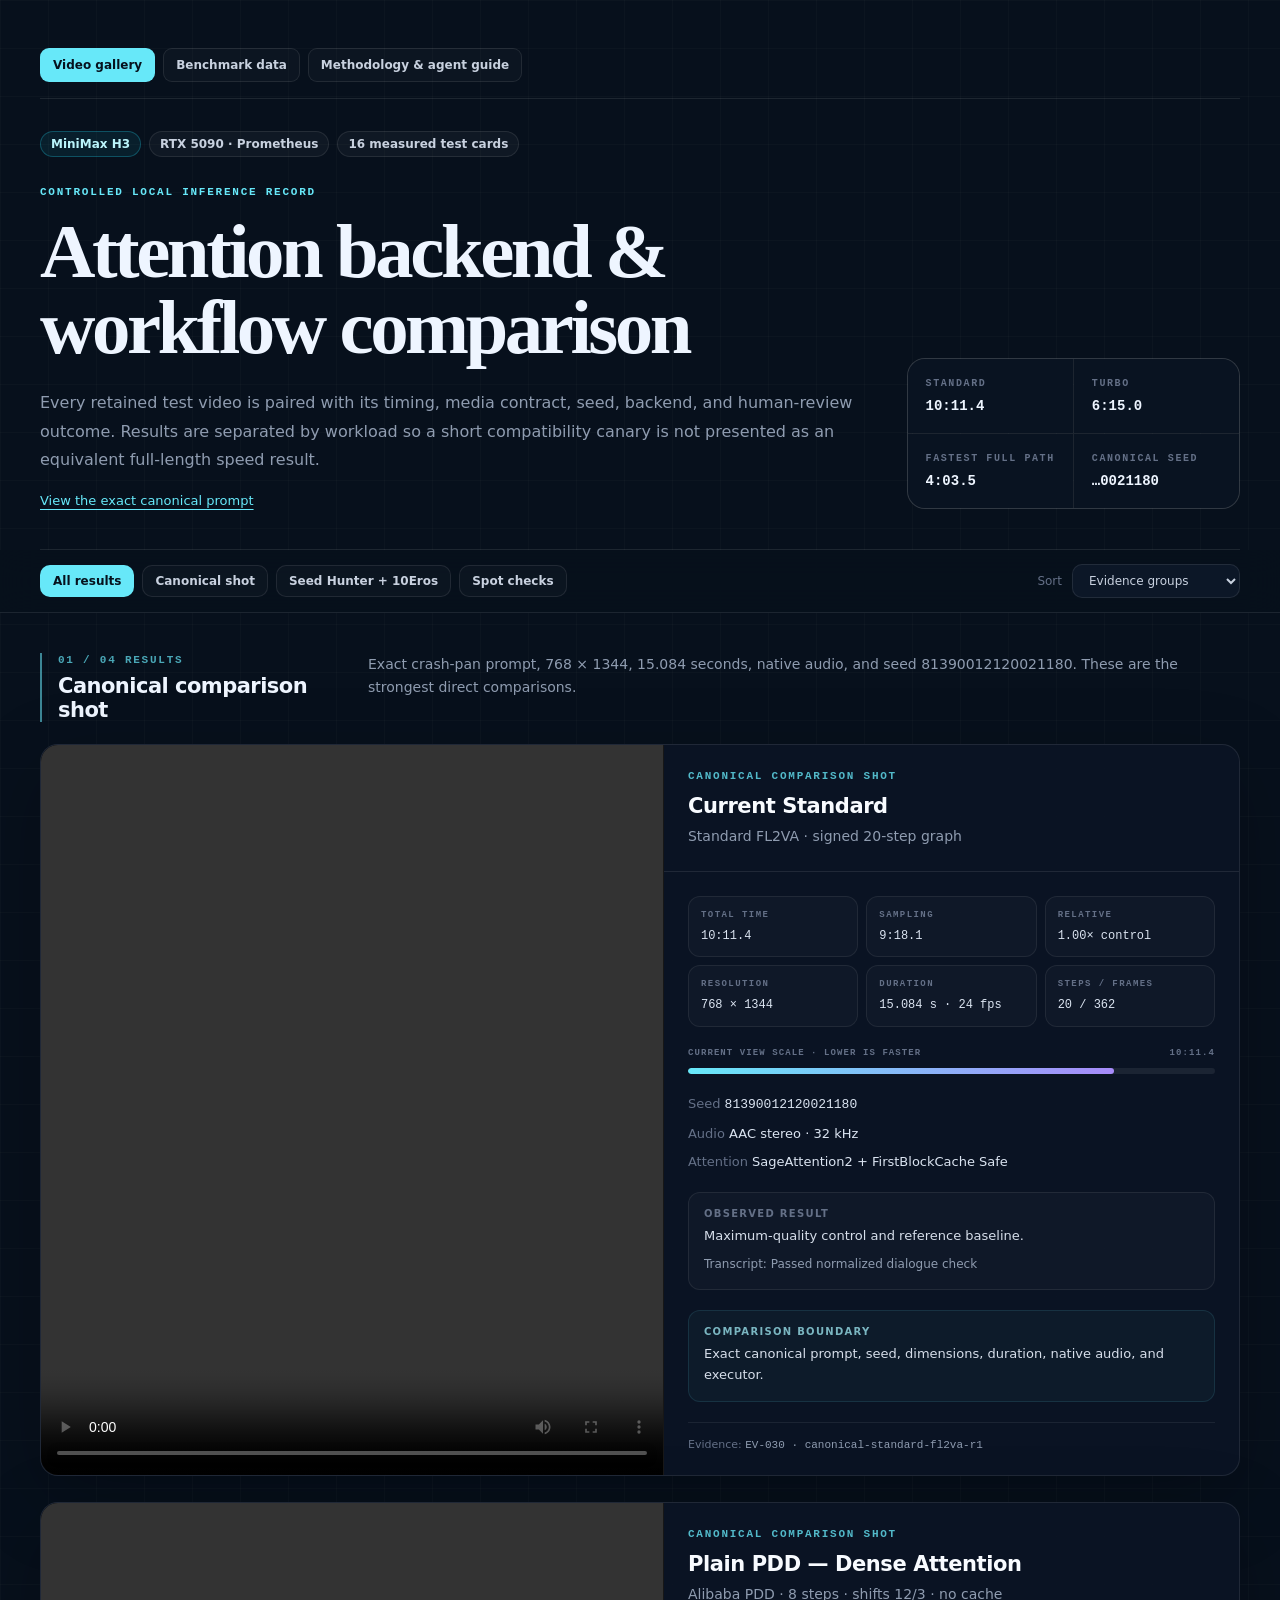
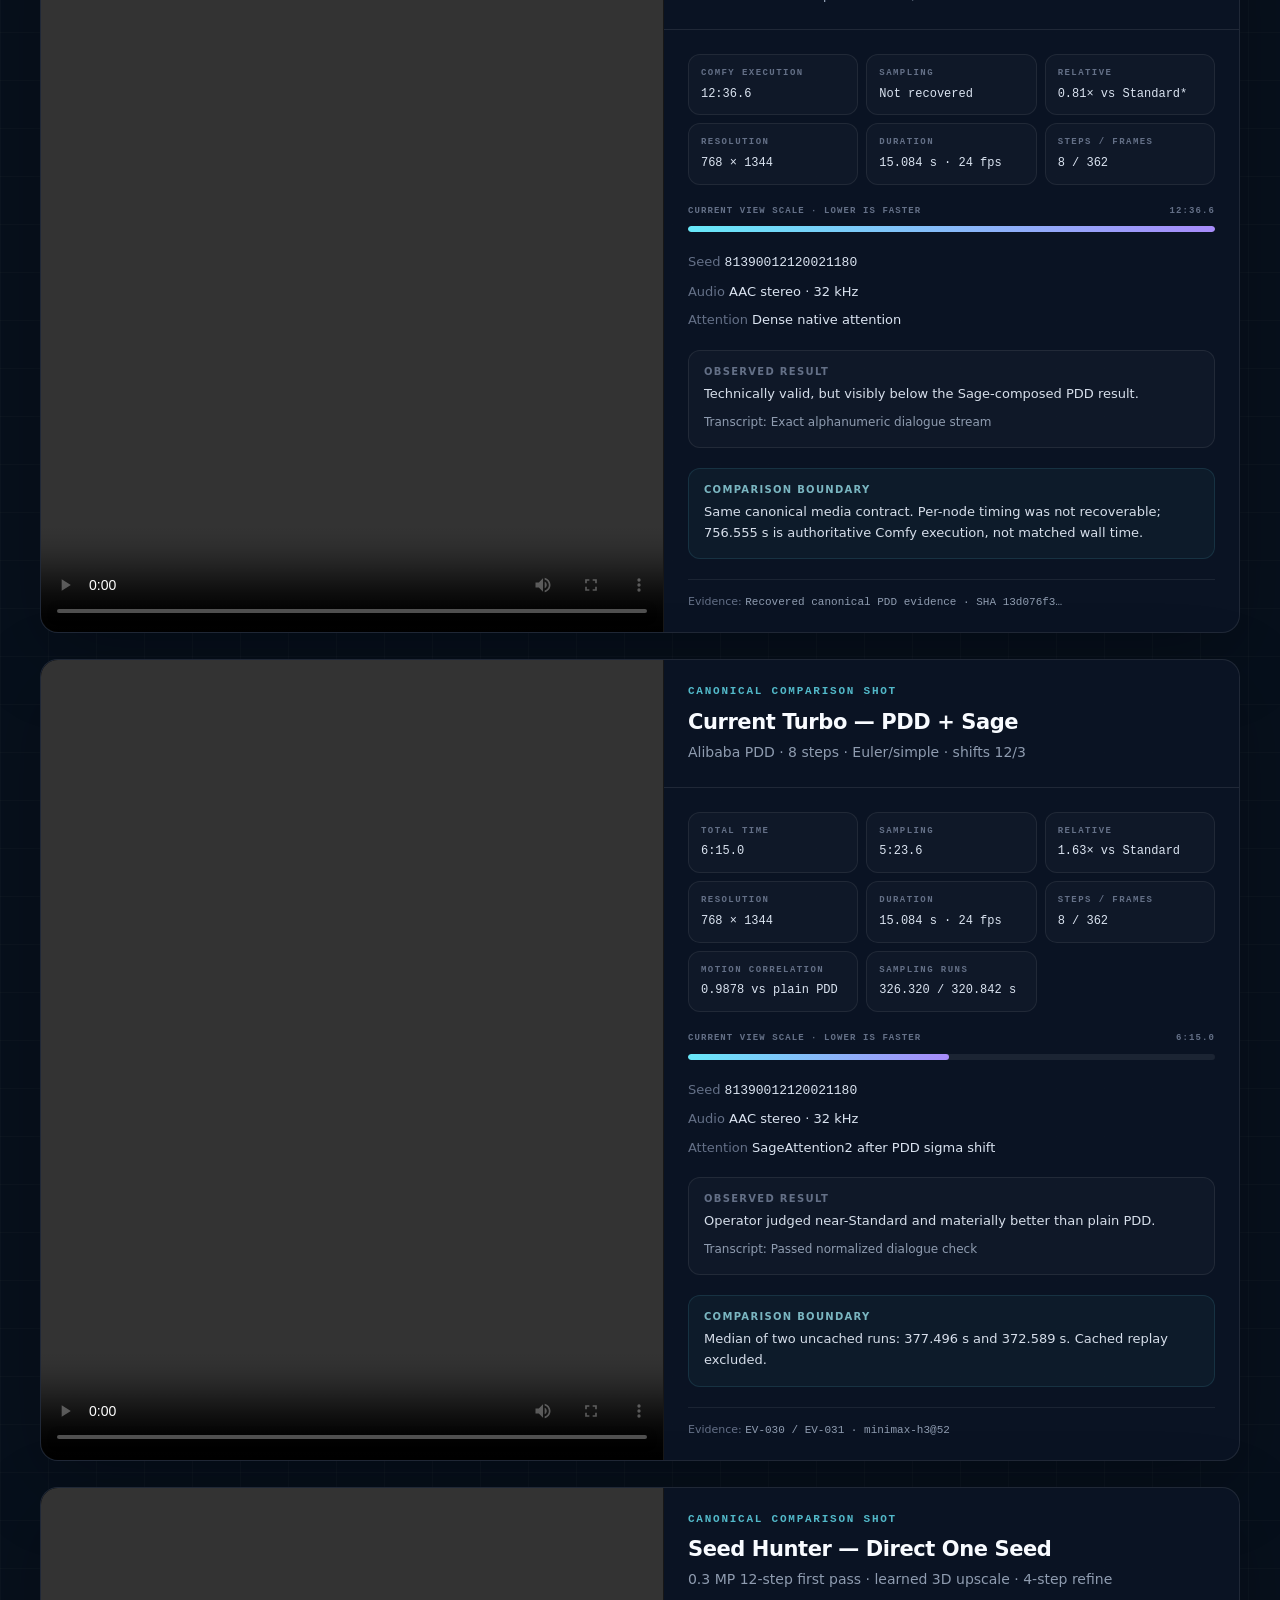
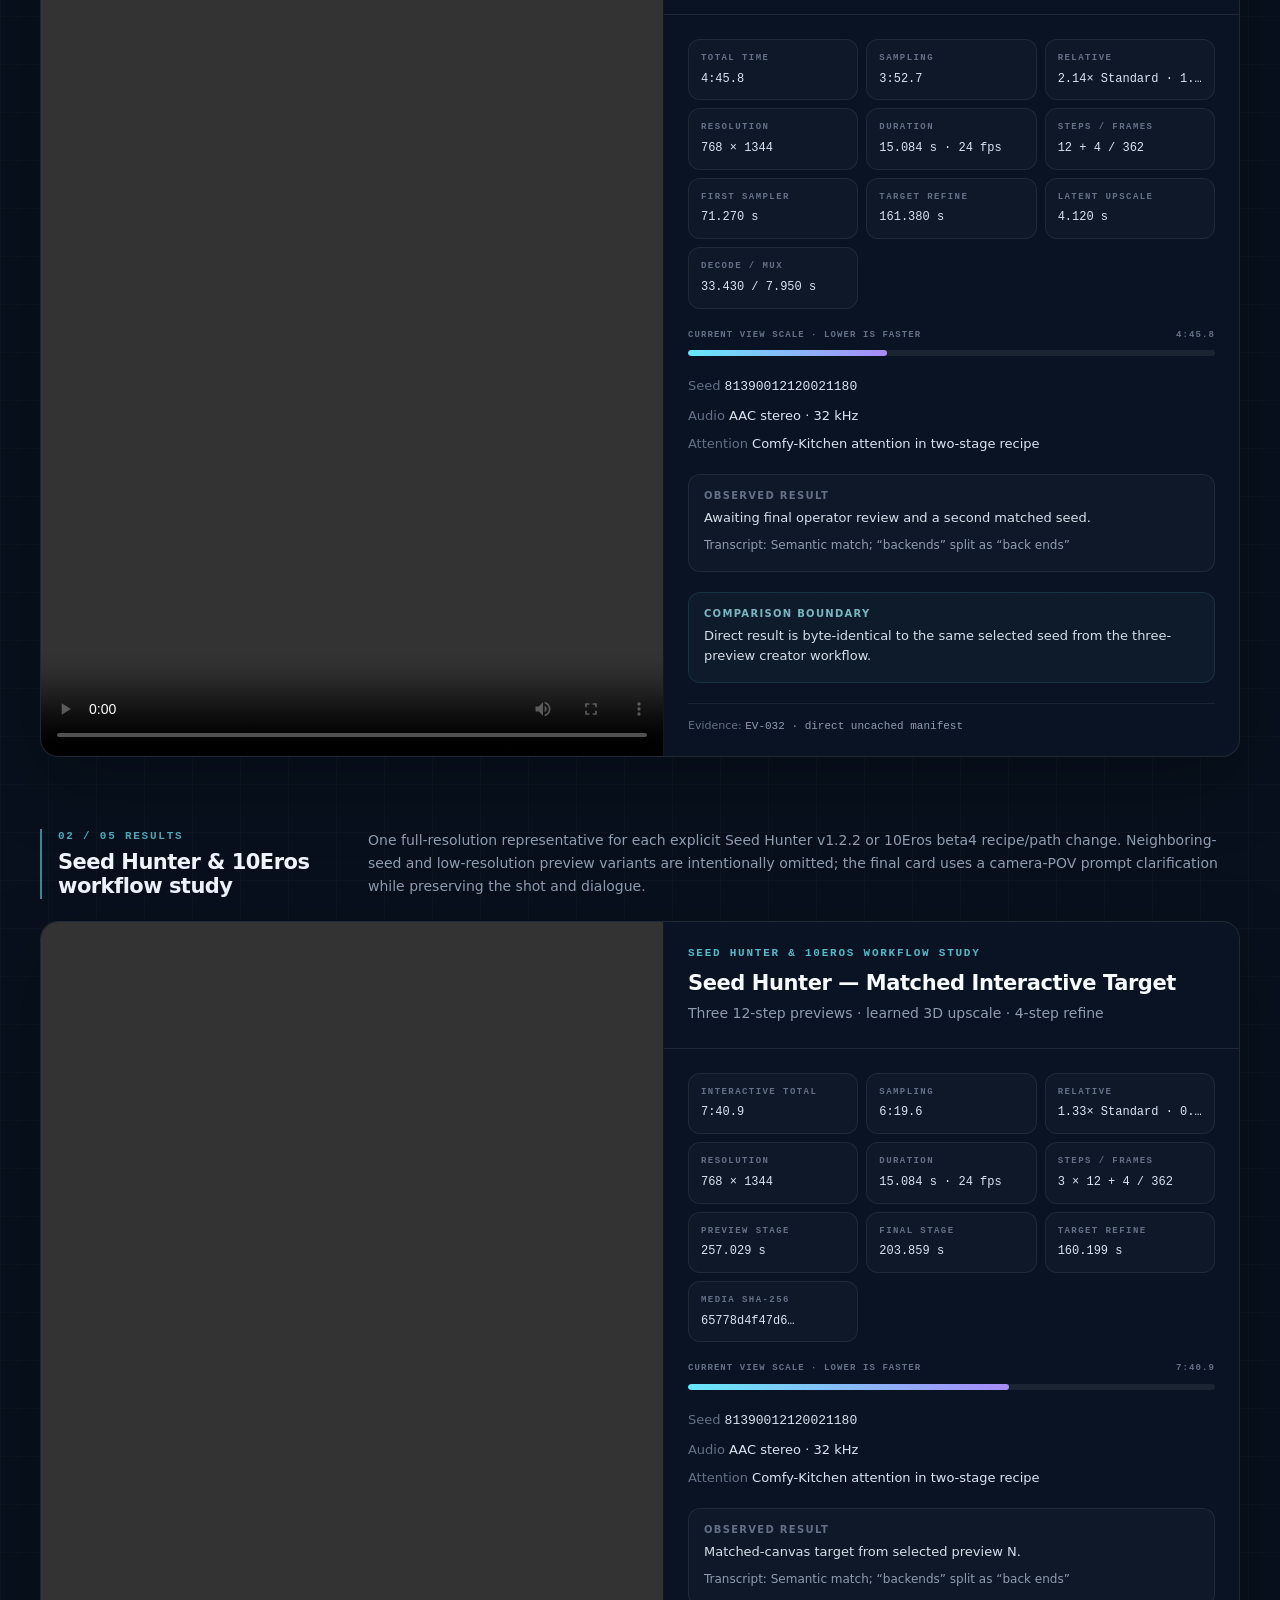
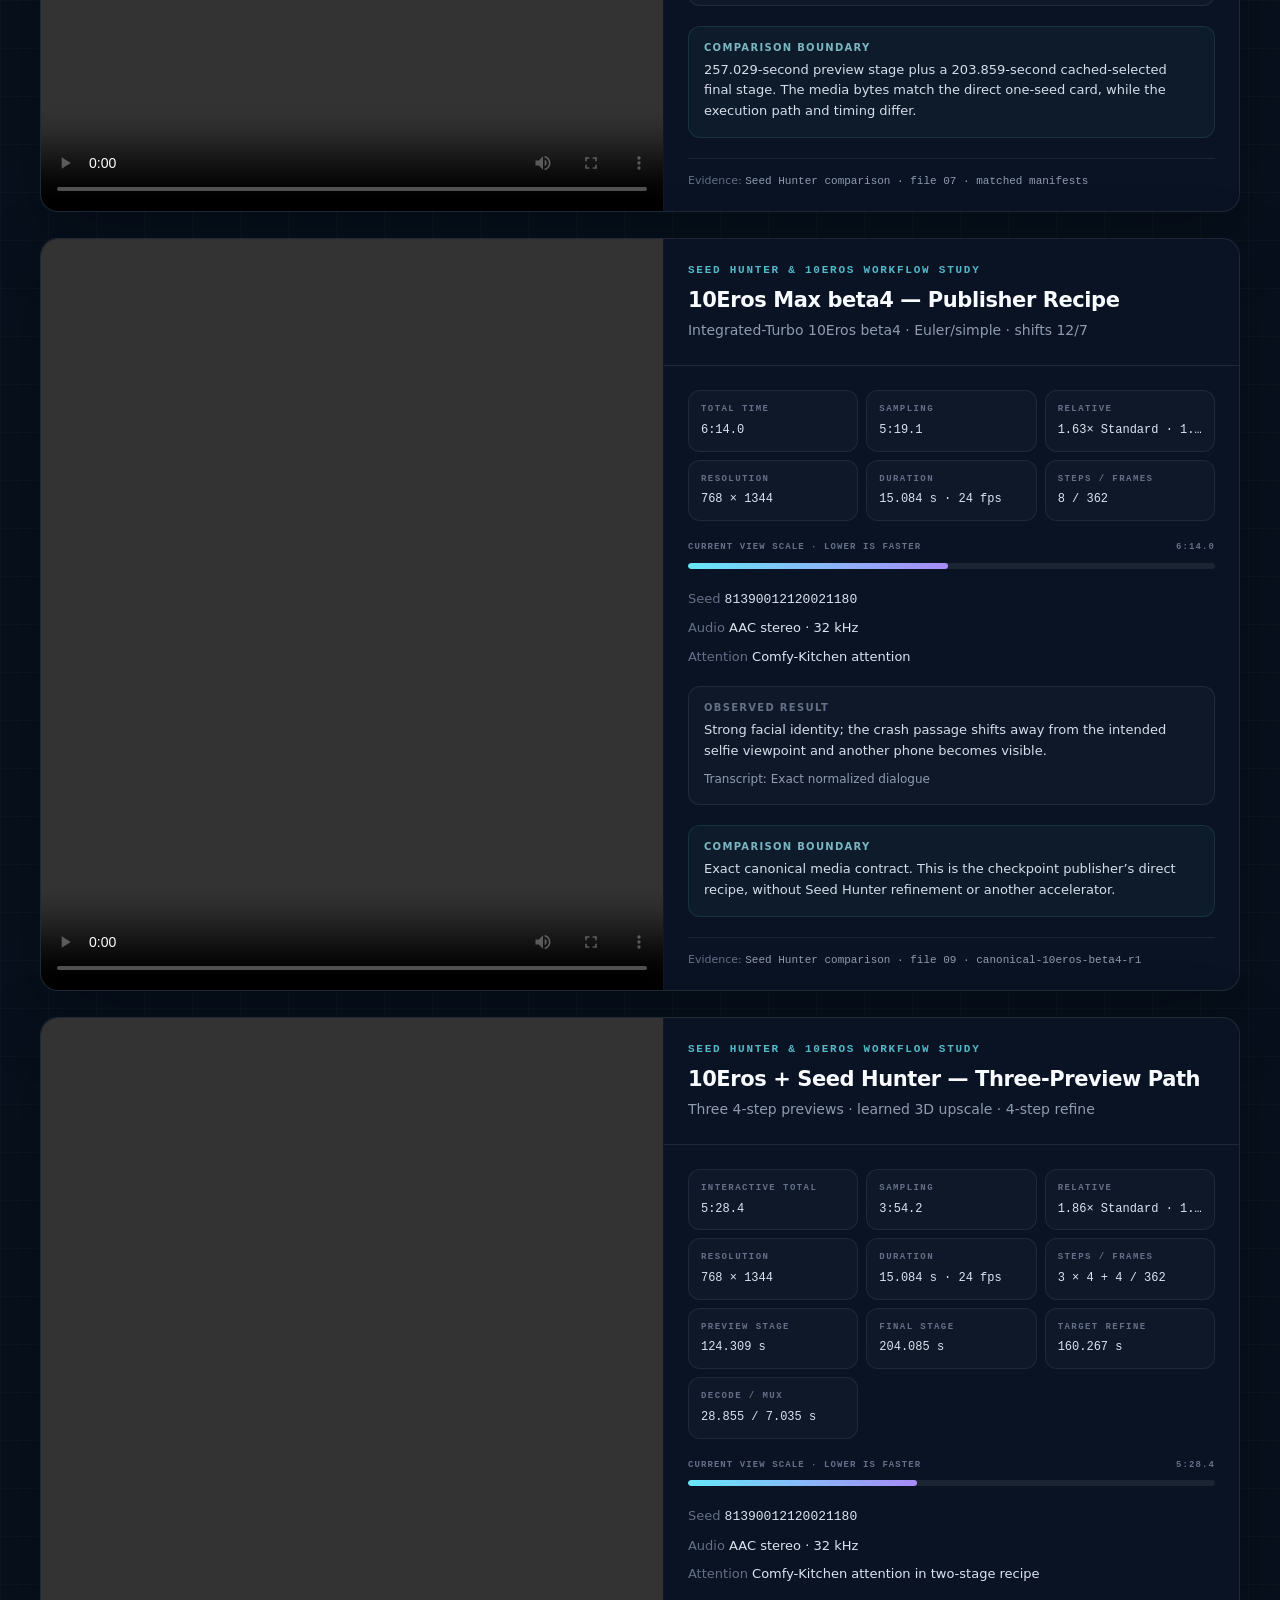
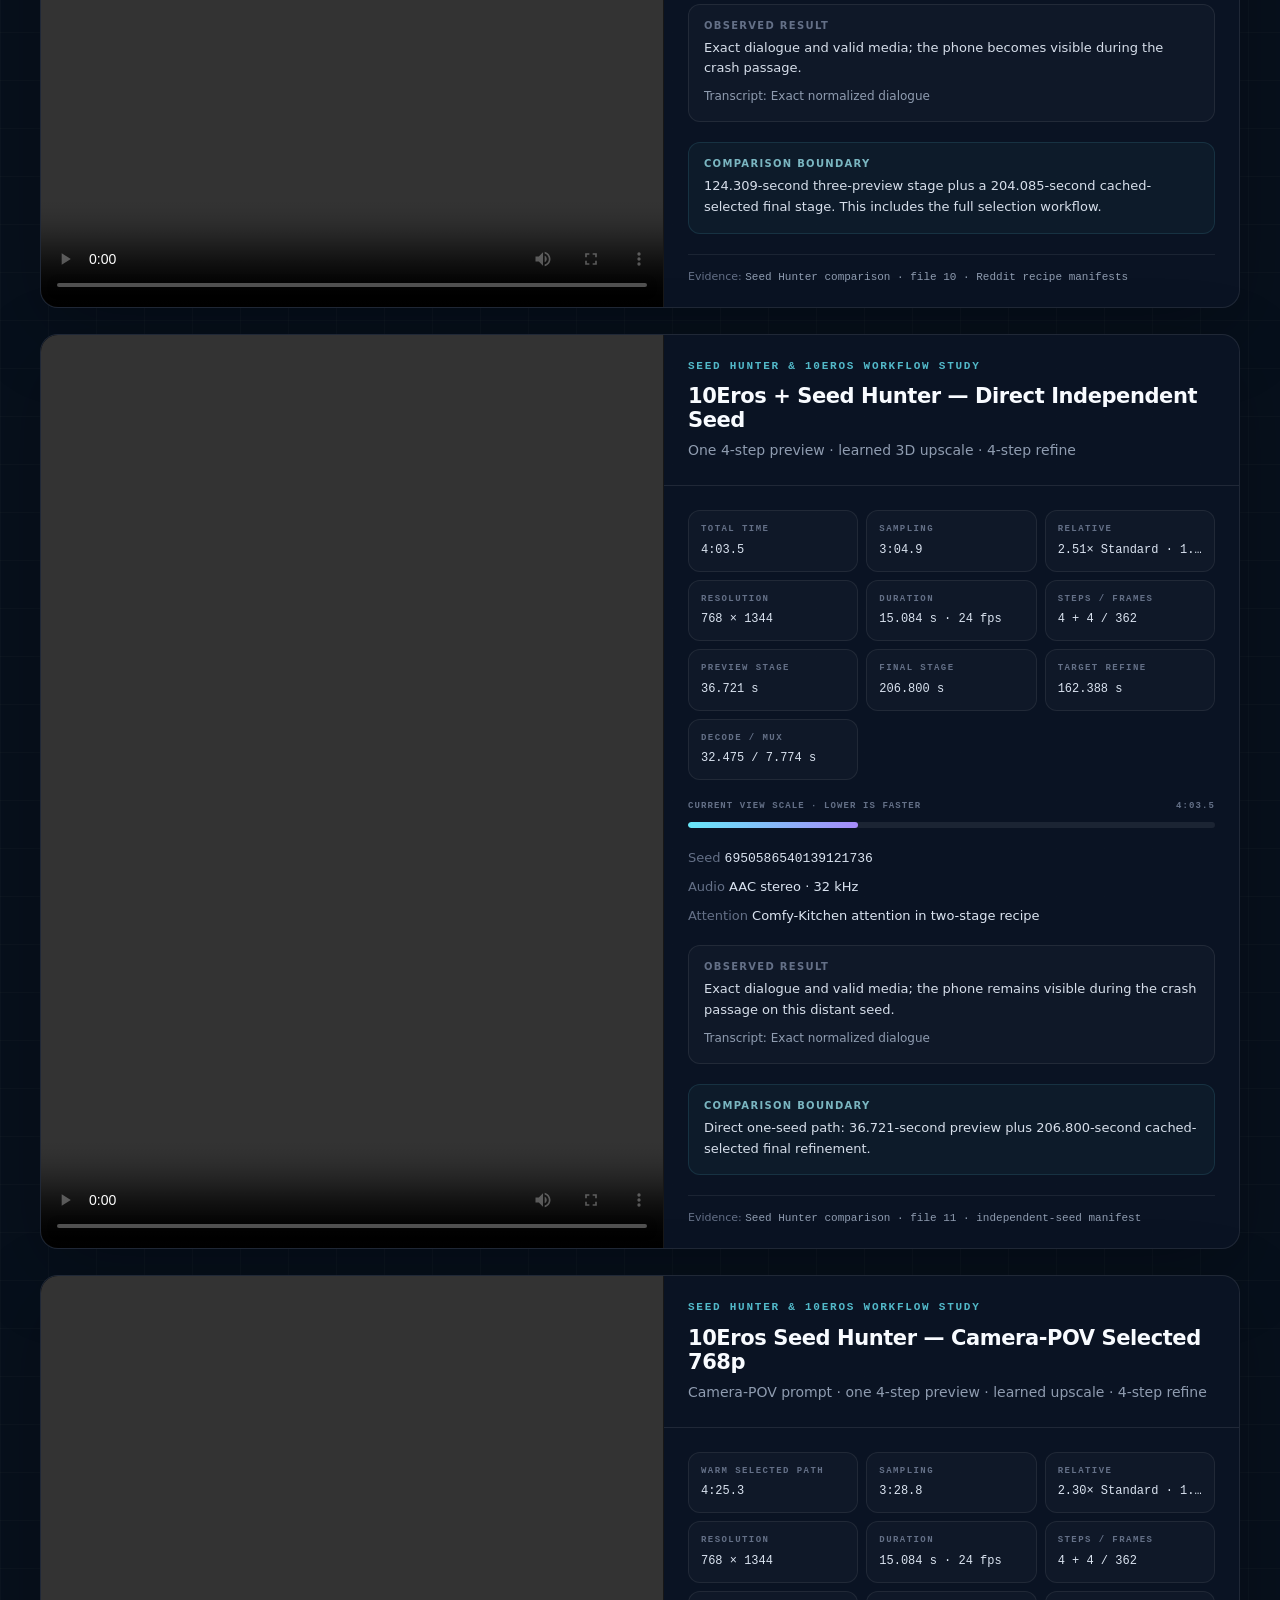
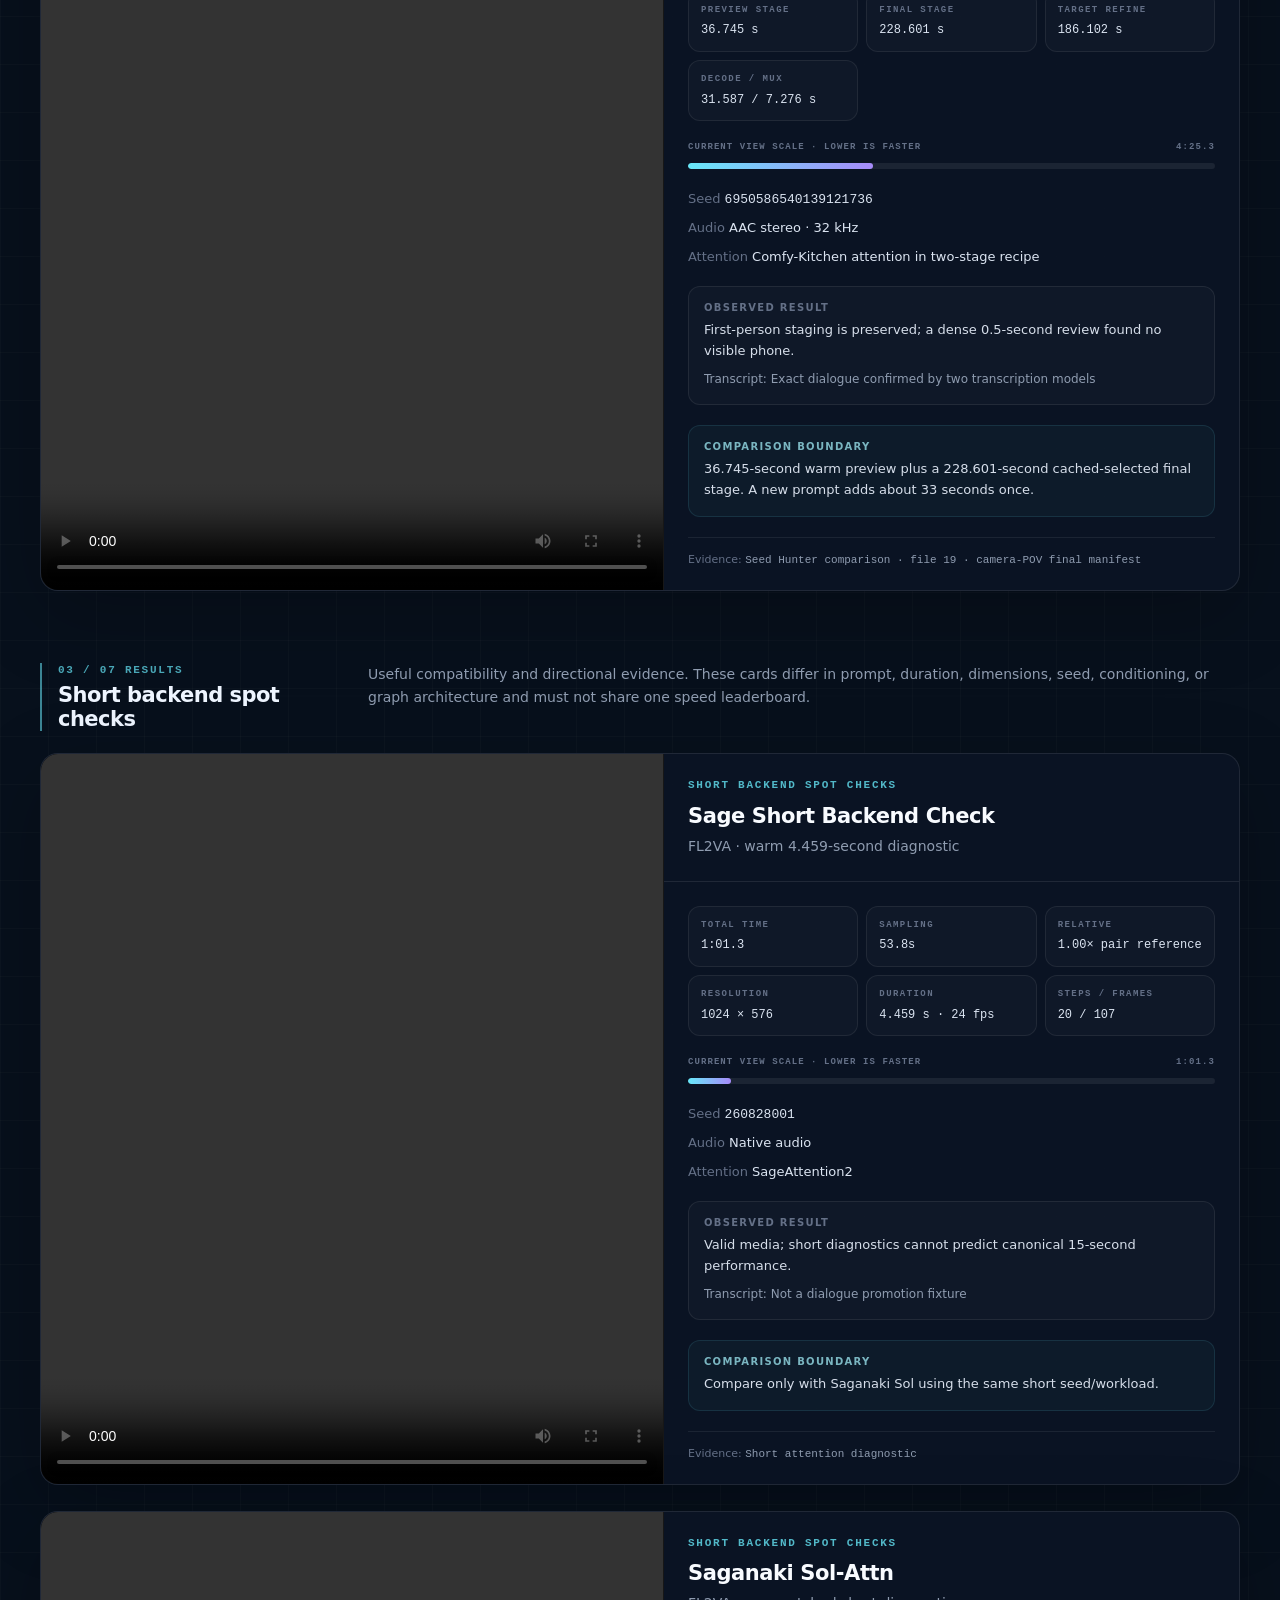
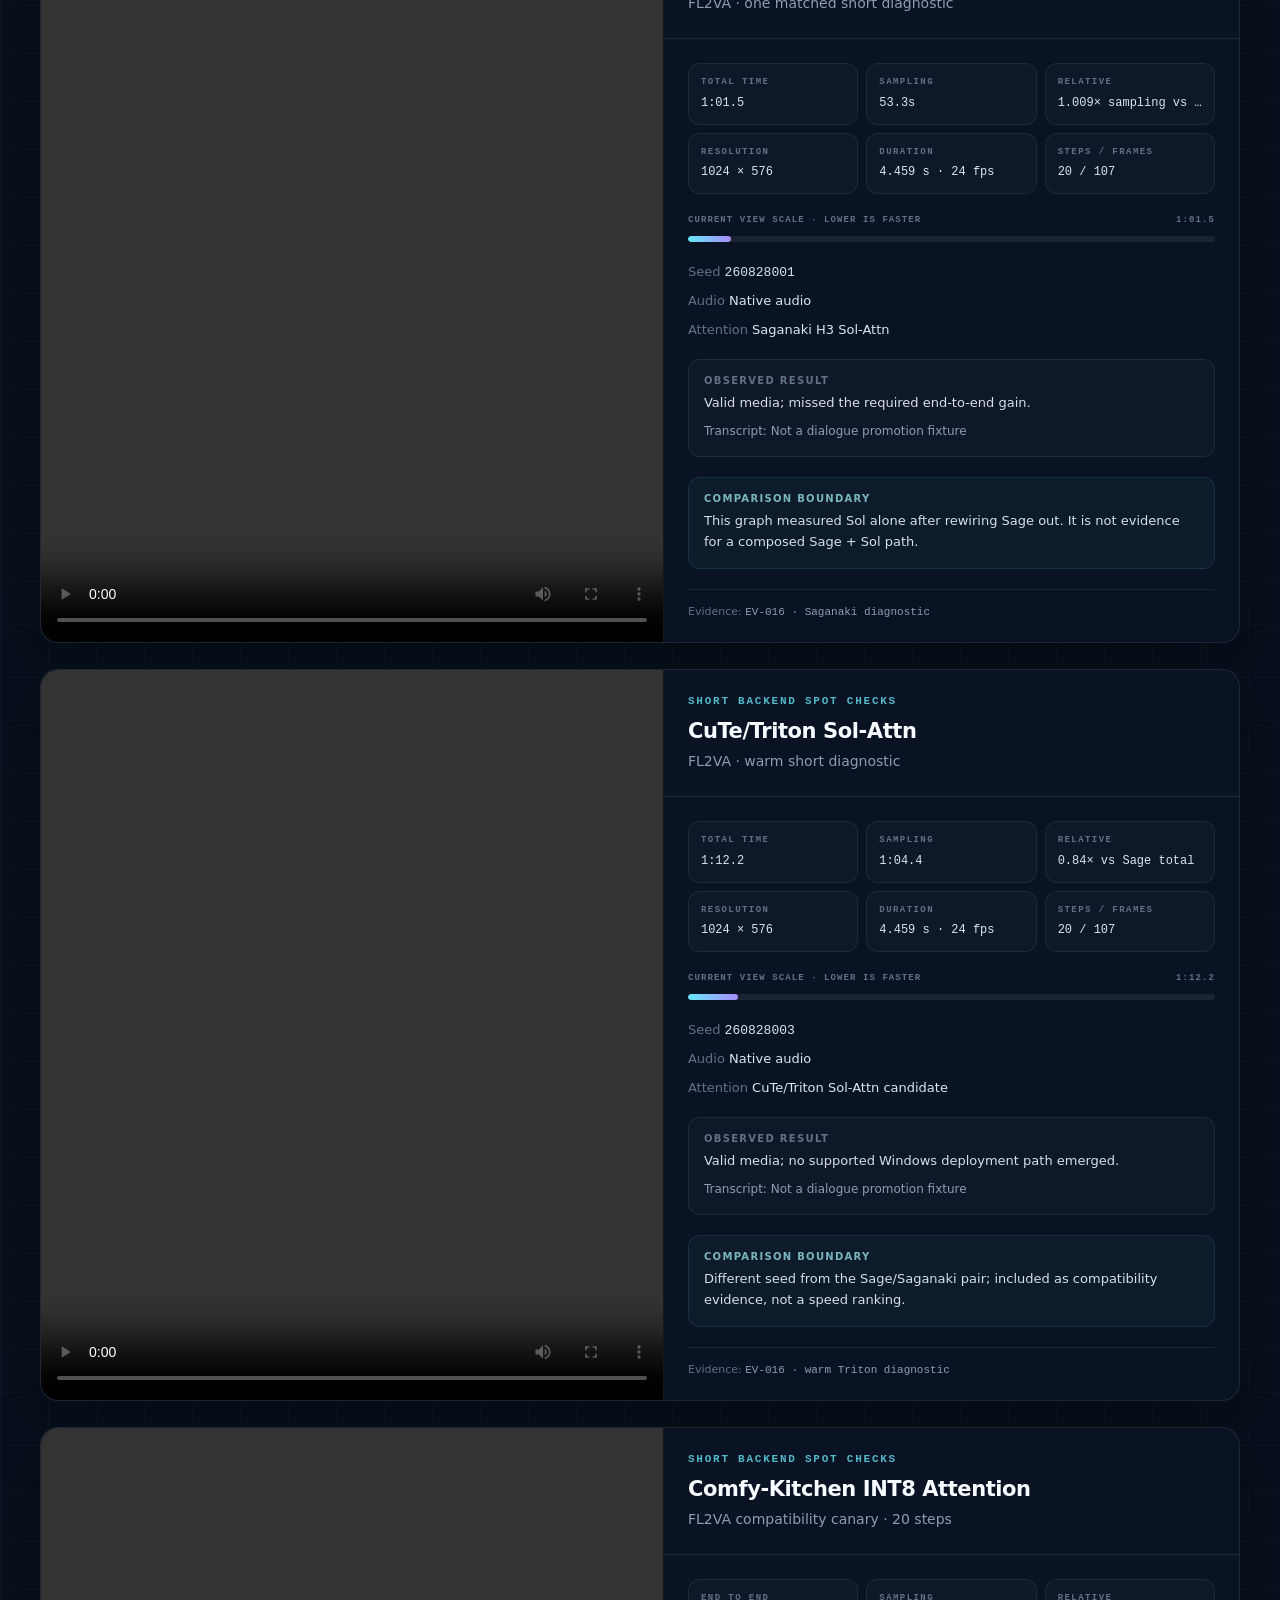
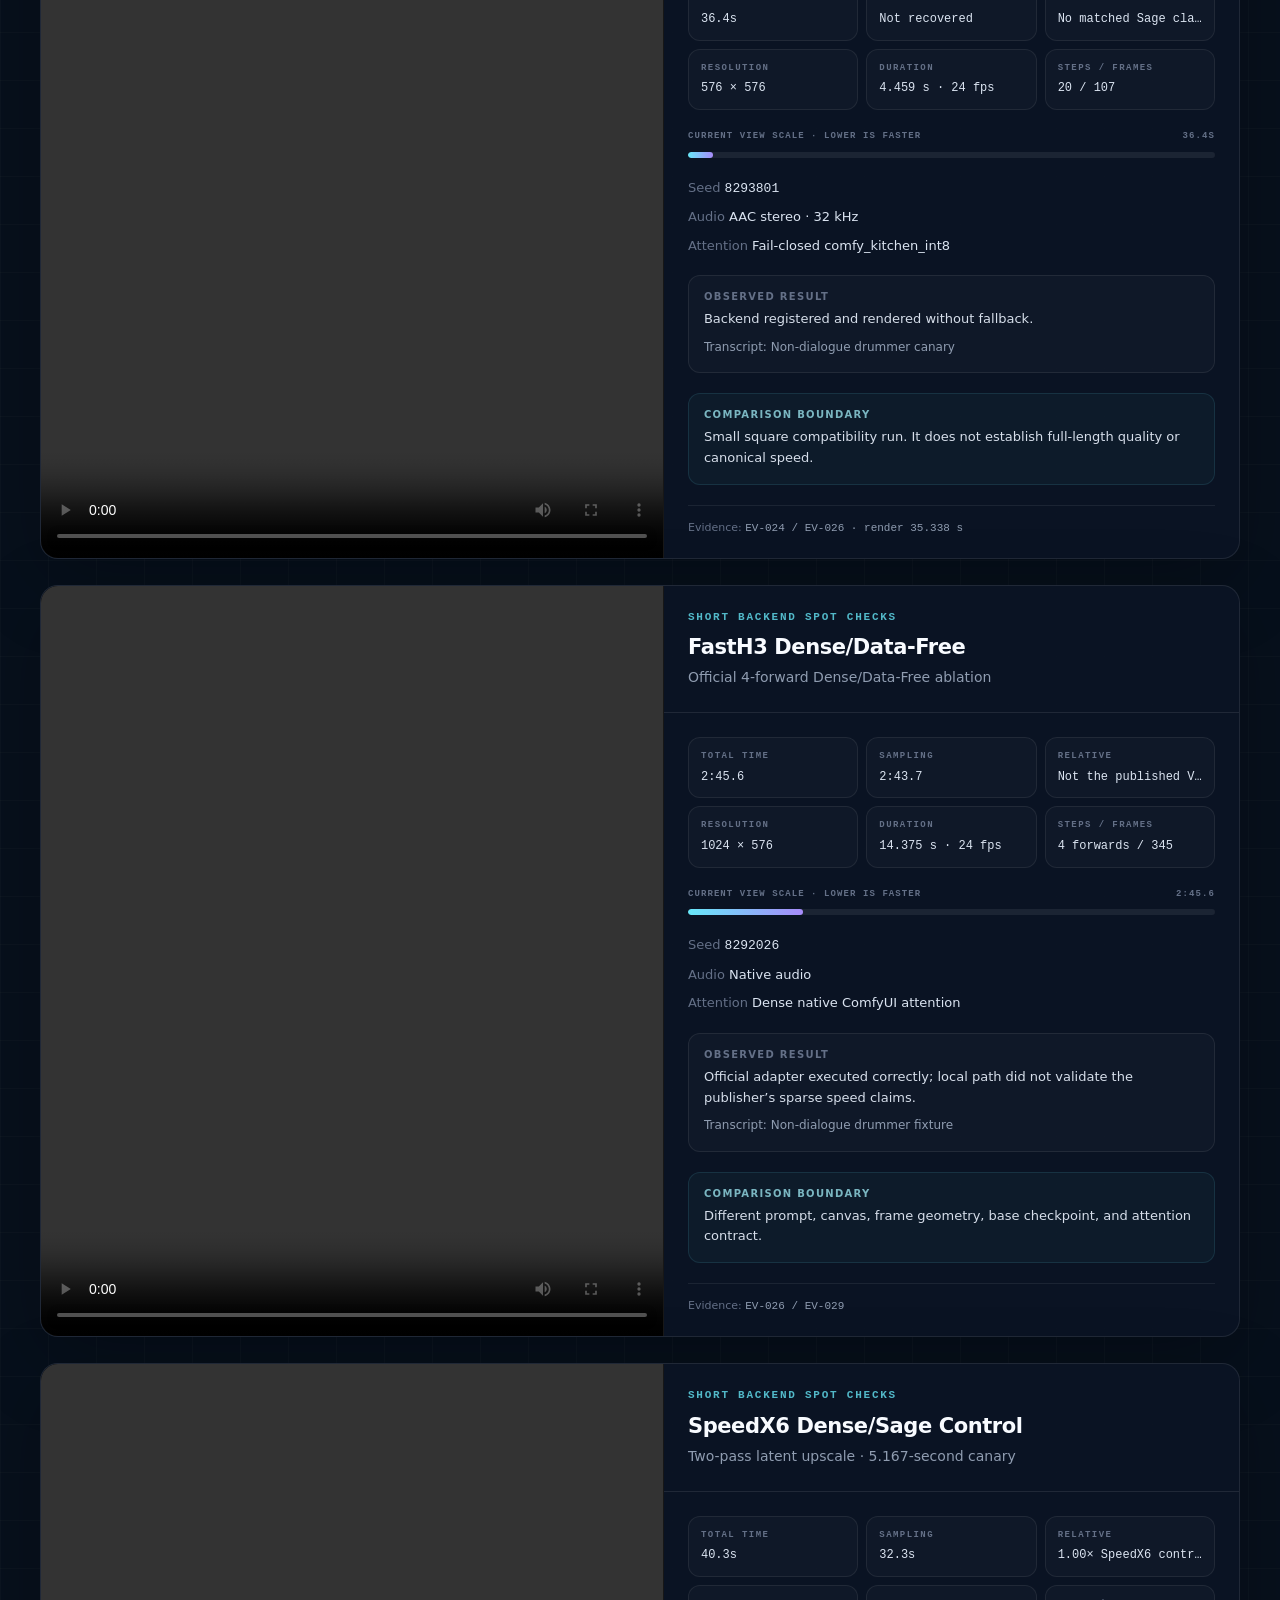
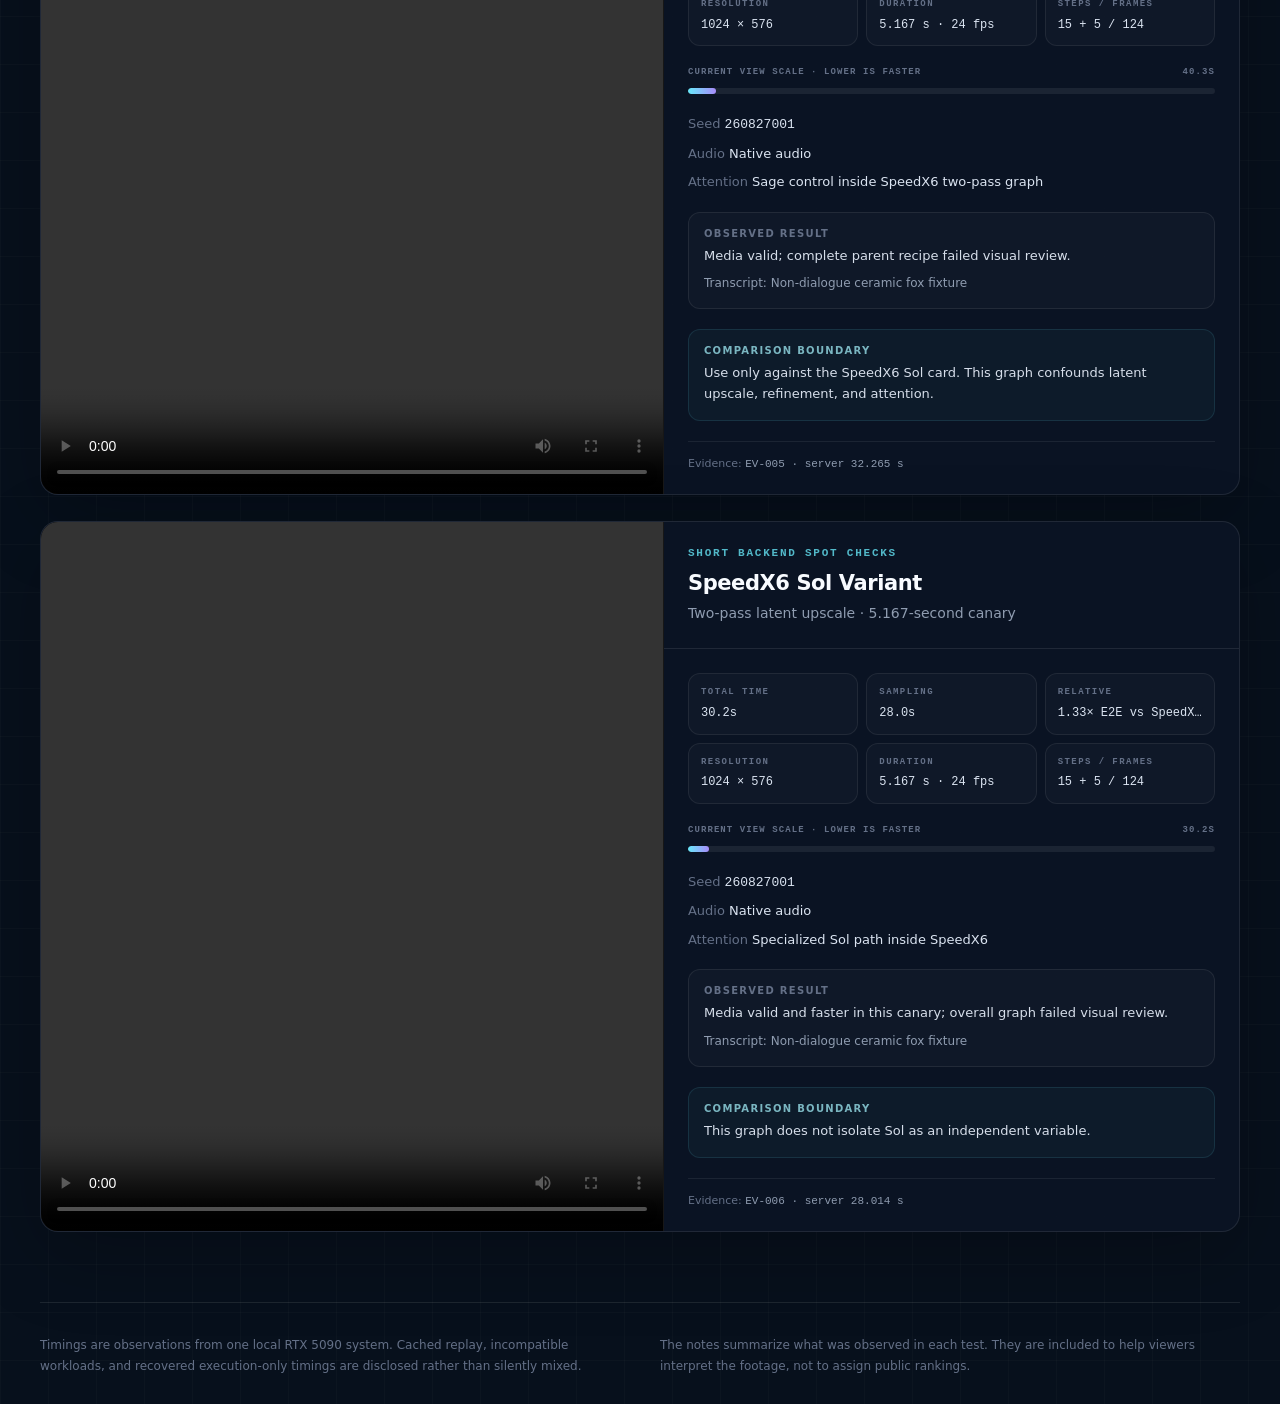
==== index.html @ 89971f65 "Publish MiniMax H3 benchmark gallery" ====
<!doctype html>
<html lang="en">
  <head>
    <meta charset="utf-8" />
    <meta name="viewport" content="width=device-width, initial-scale=1" />
    <meta
      name="description"
      content="A visual comparison of retained MiniMax H3 attention-backend and workflow tests on an RTX 5090."
    />
    <meta name="theme-color" content="#07101c" />
    <title>MiniMax H3 Attention &amp; Workflow Comparison</title>
    <link rel="stylesheet" href="./assets/styles.css" />
    <script src="./assets/app.js" defer></script>
  </head>
  <body>
    <div class="ambient" aria-hidden="true"></div>
    <main class="shell">
      <nav class="site-nav" aria-label="Primary">
        <a class="active" href="./index.html" aria-current="page">Video gallery</a>
        <a href="./benchmarks.html">Benchmark data</a>
        <a href="./methodology.html">Methodology &amp; agent guide</a>
      </nav>
      <header class="hero">
        <div class="eyebrow-row">
          <span class="pill pill-cyan">MiniMax H3</span>
          <span class="pill">RTX 5090 · Prometheus</span>
          <span class="pill">16 measured test cards</span>
        </div>

        <div class="hero-grid">
          <div>
            <p class="kicker">Controlled local inference record</p>
            <h1>Attention backend &amp; workflow comparison</h1>
            <p class="lede">
              Every retained test video is paired with its timing, media contract,
              seed, backend, and human-review outcome. Results are separated by
              workload so a short compatibility canary is not presented as an
              equivalent full-length speed result.
            </p>
            <a class="prompt-link" href="./canonical-prompt.txt">View the exact canonical prompt</a>
          </div>

          <dl class="summary">
            <div><dt>Standard</dt><dd>10:11.4</dd></div>
            <div><dt>Turbo</dt><dd>6:15.0</dd></div>
            <div><dt>Fastest full path</dt><dd>4:03.5</dd></div>
            <div><dt>Canonical seed</dt><dd>…0021180</dd></div>
          </dl>
        </div>
      </header>

      <div class="toolbar" aria-label="Comparison controls">
        <div class="filters" role="group" aria-label="Filter results">
          <button class="filter active" type="button" data-filter="all">All results</button>
          <button class="filter" type="button" data-filter="canonical">Canonical shot</button>
          <button class="filter" type="button" data-filter="workflow-study">Seed Hunter + 10Eros</button>
          <button class="filter" type="button" data-filter="spot-check">Spot checks</button>
        </div>
        <label class="sort-label">
          Sort
          <select id="sort">
            <option value="evidence">Evidence groups</option>
            <option value="fastest">Fastest first</option>
            <option value="slowest">Slowest first</option>
          </select>
        </label>
      </div>

      <div id="results" aria-live="polite"></div>

      <footer>
        <p>
          Timings are observations from one local RTX 5090 system. Cached replay,
          incompatible workloads, and recovered execution-only timings are disclosed
          rather than silently mixed.
        </p>
        <p>
          The notes summarize what was observed in each test. They are included
          to help viewers interpret the footage, not to assign public rankings.
        </p>
      </footer>
    </main>
  </body>
</html>
---- assets/styles.css ----
:root {
  color-scheme: dark;
  --bg: #07101c;
  --panel: #0b1424;
  --panel-2: #0c1727;
  --text: #eef5ff;
  --muted: #8f9cb0;
  --faint: #647087;
  --line: rgba(255, 255, 255, 0.09);
  --cyan: #67e8f9;
  --violet: #a78bfa;
  --green: #6ee7b7;
  --rose: #fda4af;
  --amber: #fde68a;
  --radius: 18px;
}

* {
  box-sizing: border-box;
}

html {
  background: var(--bg);
  scroll-behavior: smooth;
}

body {
  margin: 0;
  min-width: 320px;
  min-height: 100vh;
  background:
    linear-gradient(rgba(255, 255, 255, 0.018) 1px, transparent 1px),
    linear-gradient(90deg, rgba(255, 255, 255, 0.018) 1px, transparent 1px),
    var(--bg);
  background-size: 48px 48px;
  color: var(--text);
  font-family: Inter, ui-sans-serif, system-ui, -apple-system, BlinkMacSystemFont, "Segoe UI", sans-serif;
}

button,
select {
  font: inherit;
}

button,
a,
select {
  -webkit-tap-highlight-color: transparent;
}

.ambient {
  position: fixed;
  inset: 0;
  z-index: -1;
  pointer-events: none;
  background:
    radial-gradient(circle at 15% 8%, rgba(34, 211, 238, 0.09), transparent 28%),
    radial-gradient(circle at 85% 5%, rgba(139, 92, 246, 0.1), transparent 25%);
}

.shell {
  width: min(1540px, 100%);
  margin: 0 auto;
  padding: 48px 40px 0;
}

.hero {
  padding-bottom: 40px;
  border-bottom: 1px solid var(--line);
}

.site-nav {
  display: flex;
  gap: 8px;
  margin-bottom: 32px;
  padding-bottom: 16px;
  overflow-x: auto;
  border-bottom: 1px solid var(--line);
}

.site-nav a {
  flex: 0 0 auto;
  padding: 9px 12px;
  border: 1px solid var(--line);
  border-radius: 9px;
  background: rgba(255, 255, 255, 0.025);
  color: #c8d1df;
  font-size: 12px;
  font-weight: 650;
  text-decoration: none;
}

.site-nav a:hover,
.site-nav a:focus-visible {
  background: rgba(255, 255, 255, 0.08);
  color: white;
}

.site-nav a.active {
  border-color: transparent;
  background: var(--cyan);
  color: #06111d;
}

.page-hero {
  display: grid;
  grid-template-columns: minmax(0, 1fr) auto;
  align-items: end;
  gap: 40px;
  padding-bottom: 40px;
  border-bottom: 1px solid var(--line);
}

.page-hero.single {
  grid-template-columns: 1fr;
}

.page-hero h1 {
  margin-top: 14px;
}

.download-row {
  display: flex;
  flex-wrap: wrap;
  gap: 8px;
  margin-top: 20px;
}

.download {
  display: inline-flex;
  align-items: center;
  padding: 10px 13px;
  border: 1px solid var(--line);
  border-radius: 9px;
  background: rgba(255, 255, 255, 0.025);
  color: #dbe4f1;
  font-size: 12px;
  font-weight: 700;
  text-decoration: none;
}

.download:hover,
.download:focus-visible {
  background: rgba(255, 255, 255, 0.08);
}

.download.primary {
  border-color: transparent;
  background: var(--cyan);
  color: #06111d;
}

.data-stats {
  display: grid;
  grid-template-columns: repeat(4, 1fr);
  overflow: hidden;
  border: 1px solid var(--line);
  border-radius: var(--radius);
  background: var(--line);
  gap: 1px;
}

.data-stats > div {
  background: #091321;
  padding: 21px;
}

.data-stats span,
.measure-grid span {
  display: block;
  color: var(--faint);
  font-size: 10px;
  font-weight: 700;
  letter-spacing: 0.13em;
  text-transform: uppercase;
}

.data-stats strong {
  display: block;
  margin-top: 8px;
  font: 500 25px/1.2 ui-monospace, SFMono-Regular, Menlo, Consolas, monospace;
}

.doc-section,
.method-section {
  margin-top: 54px;
  padding-top: 42px;
  border-top: 1px solid var(--line);
}

.page-hero + .data-stats {
  margin-top: 32px;
}

.section-intro {
  max-width: 760px;
  margin-bottom: 22px;
}

.section-intro h2,
.doc-panel h2,
.privacy-panel h2 {
  margin-top: 7px;
  color: white;
  font-size: 27px;
  letter-spacing: -0.03em;
}

.section-intro > p:last-child,
.doc-panel > p,
.privacy-panel > p:last-child {
  margin-top: 10px;
  color: var(--muted);
  font-size: 14px;
  line-height: 1.7;
}

.table-wrap {
  overflow-x: auto;
  border: 1px solid var(--line);
  border-radius: var(--radius);
}

.data-table {
  width: 100%;
  min-width: 760px;
  border-collapse: collapse;
  color: #cfd8e5;
  font-size: 13px;
  text-align: left;
}

.data-table.wide {
  min-width: 980px;
}

.data-table th {
  padding: 13px 15px;
  background: rgba(255, 255, 255, 0.035);
  color: var(--faint);
  font-size: 10px;
  letter-spacing: 0.11em;
  text-transform: uppercase;
}

.data-table td {
  padding: 16px 15px;
  border-top: 1px solid rgba(255, 255, 255, 0.07);
  line-height: 1.55;
  vertical-align: top;
}

.data-table td strong {
  color: #edf4ff;
}

.number,
.mono {
  color: #bff6fc;
  font-family: ui-monospace, SFMono-Regular, Menlo, Consolas, monospace;
}

.muted-number {
  color: #c3cedd;
}

.doc-grid-two,
.agent-grid {
  display: grid;
  grid-template-columns: repeat(2, minmax(0, 1fr));
  gap: 22px;
  margin-top: 54px;
}

.doc-panel {
  border: 1px solid var(--line);
  border-radius: var(--radius);
  background: rgba(11, 20, 36, 0.85);
  padding: 24px;
}

.summary-list {
  margin-top: 18px;
}

.summary-list > div {
  display: grid;
  grid-template-columns: minmax(0, 1fr) auto;
  gap: 16px;
  padding: 13px 0;
  border-top: 1px solid rgba(255, 255, 255, 0.07);
}

.summary-list strong,
.summary-list small {
  display: block;
}

.summary-list strong {
  color: #dbe4f1;
  font-size: 13px;
}

.summary-list small {
  margin-top: 5px;
  color: var(--faint);
  font-size: 11px;
}

.summary-list b {
  color: var(--cyan);
  font: 500 13px/1.5 ui-monospace, SFMono-Regular, Menlo, Consolas, monospace;
}

.measure-grid {
  display: grid;
  grid-template-columns: repeat(2, minmax(0, 1fr));
  gap: 10px;
  margin-top: 18px;
}

.measure-grid > div {
  padding: 15px;
  border: 1px solid rgba(255, 255, 255, 0.07);
  border-radius: 12px;
  background: rgba(255, 255, 255, 0.025);
}

.measure-grid strong {
  display: block;
  margin-top: 8px;
  color: #edf4ff;
  font: 500 17px/1.3 ui-monospace, SFMono-Regular, Menlo, Consolas, monospace;
}

.measure-grid small {
  display: block;
  margin-top: 5px;
  color: var(--faint);
  font-size: 11px;
  line-height: 1.5;
}

.history-grid {
  display: grid;
  grid-template-columns: repeat(5, minmax(0, 1fr));
  gap: 10px;
}

.history-grid article {
  display: flex;
  flex-direction: column;
  min-height: 210px;
  padding: 18px;
  border: 1px solid var(--line);
  border-radius: 14px;
  background: rgba(11, 20, 36, 0.85);
}

.history-grid h3 {
  color: #edf4ff;
  font-size: 14px;
  line-height: 1.4;
}

.history-grid p {
  margin-top: 9px;
  color: var(--faint);
  font-size: 11px;
  line-height: 1.6;
}

.history-grid strong {
  margin-top: auto;
  color: var(--cyan);
  font: 500 16px/1.4 ui-monospace, SFMono-Regular, Menlo, Consolas, monospace;
}

.history-grid span {
  margin-top: 4px;
  color: var(--muted);
  font: 500 10px/1.4 ui-monospace, SFMono-Regular, Menlo, Consolas, monospace;
}

.explorer-head {
  display: flex;
  align-items: end;
  justify-content: space-between;
  gap: 24px;
}

.privacy-count {
  margin-bottom: 22px;
  color: var(--faint);
  font-size: 12px;
}

.data-controls {
  display: grid;
  grid-template-columns: 1.4fr repeat(3, minmax(130px, 0.8fr)) auto;
  gap: 10px;
  padding: 15px;
  border: 1px solid var(--line);
  border-radius: var(--radius);
  background: rgba(11, 20, 36, 0.85);
}

.data-controls label:not(.check-field) {
  display: grid;
  gap: 6px;
}

.data-controls label > span {
  color: var(--faint);
  font-size: 9px;
  font-weight: 700;
  letter-spacing: 0.1em;
  text-transform: uppercase;
}

.data-controls input[type="search"],
.data-controls select {
  width: 100%;
  min-height: 42px;
  padding: 10px 12px;
  border: 1px solid var(--line);
  border-radius: 9px;
  background: #08111f;
  color: #dbe4f1;
  font-size: 13px;
  outline: none;
}

.data-controls input:focus,
.data-controls select:focus {
  border-color: rgba(103, 232, 249, 0.45);
  box-shadow: 0 0 0 2px rgba(103, 232, 249, 0.13);
}

.check-field {
  display: flex;
  align-items: center;
  align-self: end;
  gap: 8px;
  min-height: 42px;
  padding: 9px 11px;
  border: 1px solid var(--line);
  border-radius: 9px;
  color: #cbd5e1;
  font-size: 11px;
}

.check-field input {
  accent-color: var(--cyan);
}

.record-meta {
  display: flex;
  justify-content: space-between;
  gap: 20px;
  margin: 13px 2px;
  color: var(--faint);
  font-size: 11px;
}

.records-table {
  min-width: 1250px;
}

.records-table td:first-child {
  max-width: 280px;
}

.records-table td:nth-child(6) {
  max-width: 290px;
}

.records-table small {
  display: block;
  margin-top: 5px;
  color: #59667b;
  font: 500 10px/1.5 ui-monospace, SFMono-Regular, Menlo, Consolas, monospace;
}

.nowrap {
  white-space: nowrap;
}

.break,
.source-cell {
  overflow-wrap: anywhere;
}

.source-cell {
  max-width: 310px;
  color: #778399;
  font-size: 10px;
}

.cache-note {
  color: var(--amber) !important;
  letter-spacing: 0.09em;
  text-transform: uppercase;
}

.docs-shell {
  max-width: 1200px;
}

.principles-grid {
  display: grid;
  grid-template-columns: repeat(3, 1fr);
  gap: 14px;
  padding: 38px 0;
}

.principles-grid article {
  padding: 21px;
  border: 1px solid var(--line);
  border-radius: var(--radius);
  background: rgba(11, 20, 36, 0.85);
}

.principles-grid article > span {
  color: var(--cyan);
  font: 700 11px/1.3 ui-monospace, SFMono-Regular, Menlo, Consolas, monospace;
}

.principles-grid h2 {
  margin-top: 12px;
  color: white;
  font-size: 17px;
}

.principles-grid p {
  margin-top: 9px;
  color: var(--muted);
  font-size: 13px;
  line-height: 1.7;
}

.method-section.split {
  display: grid;
  grid-template-columns: 0.8fr 1.2fr;
  gap: 44px;
}

.contract-list,
.agent-list {
  margin: 0;
}

.contract-list {
  display: grid;
  gap: 8px;
  padding: 0;
  list-style: none;
}

.contract-list li {
  display: grid;
  grid-template-columns: 34px 1fr;
  align-items: center;
  gap: 12px;
  padding: 11px;
  border: 1px solid rgba(255, 255, 255, 0.07);
  border-radius: 11px;
  background: rgba(255, 255, 255, 0.025);
  color: #cbd5e1;
  font-size: 13px;
  line-height: 1.55;
}

.contract-list li span {
  display: grid;
  width: 32px;
  height: 32px;
  place-items: center;
  border-radius: 8px;
  background: rgba(103, 232, 249, 0.1);
  color: #bff6fc;
  font: 600 11px/1 ui-monospace, SFMono-Regular, Menlo, Consolas, monospace;
}

.evidence-grid {
  display: grid;
  grid-template-columns: repeat(2, 1fr);
  overflow: hidden;
  border: 1px solid var(--line);
  border-radius: var(--radius);
  background: var(--line);
  gap: 1px;
}

.evidence-grid article {
  padding: 20px;
  background: #091321;
}

.evidence-grid h3 {
  color: #edf4ff;
  font: 500 14px/1.4 ui-monospace, SFMono-Regular, Menlo, Consolas, monospace;
}

.evidence-grid p {
  margin-top: 8px;
  color: var(--muted);
  font-size: 13px;
  line-height: 1.65;
}

.dictionary-table td:first-child {
  width: 230px;
}

.agent-grid {
  padding-top: 42px;
}

.agent-list {
  padding-left: 20px;
  color: #cbd5e1;
  font-size: 13px;
  line-height: 1.65;
}

.agent-list li + li {
  margin-top: 9px;
}

.agent-list li::marker {
  color: var(--cyan);
}

code {
  font-family: ui-monospace, SFMono-Regular, Menlo, Consolas, monospace;
}

.code-panel {
  overflow: hidden;
  border: 1px solid var(--line);
  border-radius: var(--radius);
  background: #050b14;
}

.code-panel > div {
  padding: 12px 15px;
  border-bottom: 1px solid var(--line);
  color: var(--faint);
  font: 700 10px/1.4 ui-monospace, SFMono-Regular, Menlo, Consolas, monospace;
  letter-spacing: 0.11em;
  text-transform: uppercase;
}

.code-panel pre {
  margin: 0;
  padding: 20px;
  overflow-x: auto;
  color: #c9d6e7;
  font-size: 11px;
  line-height: 1.8;
}

.privacy-panel {
  margin-top: 48px;
  padding: 24px;
  border: 1px solid rgba(103, 232, 249, 0.13);
  border-radius: var(--radius);
  background: rgba(103, 232, 249, 0.035);
}

.eyebrow-row,
.filters {
  display: flex;
  flex-wrap: wrap;
  gap: 8px;
}

.pill {
  display: inline-flex;
  align-items: center;
  width: fit-content;
  border: 1px solid var(--line);
  border-radius: 999px;
  background: rgba(255, 255, 255, 0.035);
  color: #c8d1df;
  font-size: 12px;
  font-weight: 650;
  line-height: 1;
  padding: 6px 10px;
}

.pill-cyan {
  border-color: rgba(34, 211, 238, 0.28);
  background: rgba(34, 211, 238, 0.08);
  color: #baf4fb;
}

.hero-grid {
  display: grid;
  grid-template-columns: minmax(0, 1fr) auto;
  align-items: end;
  gap: 52px;
  margin-top: 28px;
}

.kicker,
.group-index,
.metric dt,
.summary dt,
.section-label {
  color: var(--cyan);
  font: 700 11px/1.4 ui-monospace, SFMono-Regular, Menlo, Consolas, monospace;
  letter-spacing: 0.16em;
  text-transform: uppercase;
}

h1,
h2,
h3,
p,
dl,
dd {
  margin: 0;
}

h1 {
  max-width: 950px;
  margin-top: 14px;
  font-family: Georgia, "Times New Roman", serif;
  font-size: clamp(42px, 6vw, 82px);
  font-weight: 600;
  line-height: 0.98;
  letter-spacing: -0.045em;
}

.lede {
  max-width: 830px;
  margin-top: 24px;
  color: var(--muted);
  font-size: 16px;
  line-height: 1.8;
}

.prompt-link {
  display: inline-flex;
  margin-top: 18px;
  color: var(--cyan);
  font-size: 13px;
  text-underline-offset: 4px;
}

.summary {
  display: grid;
  min-width: 310px;
  grid-template-columns: repeat(2, 1fr);
  overflow: hidden;
  border: 1px solid var(--line);
  border-radius: var(--radius);
  background: var(--line);
  gap: 1px;
}

.summary div {
  background: #091321;
  padding: 18px;
}

.summary dt {
  color: var(--faint);
  font-size: 10px;
}

.summary dd {
  margin-top: 6px;
  color: var(--text);
  font: 600 14px/1.3 ui-monospace, SFMono-Regular, Menlo, Consolas, monospace;
}

.toolbar {
  position: sticky;
  top: 0;
  z-index: 10;
  display: flex;
  align-items: center;
  justify-content: space-between;
  gap: 20px;
  margin: 0 -40px 40px;
  padding: 14px 40px;
  border-bottom: 1px solid var(--line);
  background: rgba(7, 16, 28, 0.94);
  backdrop-filter: blur(18px);
}

.filter,
select {
  border: 1px solid var(--line);
  border-radius: 10px;
  background: rgba(255, 255, 255, 0.025);
  color: #c8d1df;
  cursor: pointer;
}

.filter {
  padding: 8px 12px;
  font-size: 12px;
  font-weight: 650;
}

.filter:hover,
.filter:focus-visible {
  background: rgba(255, 255, 255, 0.08);
  color: white;
}

.filter.active {
  border-color: transparent;
  background: var(--cyan);
  color: #06111d;
}

.sort-label {
  display: flex;
  align-items: center;
  gap: 10px;
  color: var(--faint);
  font-size: 12px;
}

select {
  padding: 8px 34px 8px 12px;
  background-color: var(--panel-2);
}

button:focus-visible,
select:focus-visible,
a:focus-visible,
video:focus-visible {
  outline: 2px solid var(--cyan);
  outline-offset: 3px;
}

.group + .group {
  margin-top: 72px;
}

.group-head {
  display: grid;
  grid-template-columns: 280px minmax(0, 1fr);
  gap: 30px;
  margin-bottom: 22px;
  padding-left: 16px;
  border-left: 2px solid rgba(103, 232, 249, 0.55);
}

.group-index {
  color: rgba(103, 232, 249, 0.7);
}

.group-head h2 {
  margin-top: 5px;
  font-size: 21px;
  letter-spacing: -0.025em;
}

.group-description {
  max-width: 920px;
  color: var(--muted);
  font-size: 14px;
  line-height: 1.65;
}

.cards {
  display: grid;
  gap: 26px;
}

.result-card {
  display: grid;
  grid-template-columns: minmax(0, 1.04fr) minmax(430px, 0.96fr);
  overflow: hidden;
  border: 1px solid var(--line);
  border-radius: var(--radius);
  background: rgba(11, 20, 36, 0.92);
  box-shadow: 0 24px 80px rgba(0, 0, 0, 0.22);
}

.video-wrap {
  position: relative;
  min-height: 520px;
  border-right: 1px solid var(--line);
  background: #000;
}

.video-wrap video {
  position: absolute;
  inset: 0;
  width: 100%;
  height: 100%;
  object-fit: contain;
}

.details {
  display: flex;
  min-width: 0;
  flex-direction: column;
}

.card-head,
.card-body {
  padding: 24px;
}

.card-head {
  border-bottom: 1px solid var(--line);
}

.section-label {
  color: rgba(103, 232, 249, 0.78);
}

.card-head h3 {
  margin-top: 10px;
  color: #f8fbff;
  font-size: 21px;
  letter-spacing: -0.02em;
}

.recipe {
  margin-top: 8px;
  color: var(--muted);
  font-size: 14px;
  line-height: 1.5;
}

.card-body {
  display: flex;
  flex: 1;
  flex-direction: column;
  gap: 20px;
}

.metrics {
  display: grid;
  grid-template-columns: repeat(3, 1fr);
  gap: 8px;
}

.metric {
  min-width: 0;
  padding: 12px;
  border: 1px solid rgba(255, 255, 255, 0.07);
  border-radius: 12px;
  background: rgba(255, 255, 255, 0.025);
}

.metric dt {
  color: var(--faint);
  font-size: 9px;
}

.metric dd {
  margin-top: 6px;
  overflow: hidden;
  color: #dbe4f1;
  font: 500 12px/1.4 ui-monospace, SFMono-Regular, Menlo, Consolas, monospace;
  text-overflow: ellipsis;
  white-space: nowrap;
}

.timing-head {
  display: flex;
  justify-content: space-between;
  gap: 16px;
  margin-bottom: 9px;
  color: var(--faint);
  font: 700 9px/1.4 ui-monospace, SFMono-Regular, Menlo, Consolas, monospace;
  letter-spacing: 0.12em;
  text-transform: uppercase;
}

.bar {
  height: 6px;
  overflow: hidden;
  border-radius: 999px;
  background: rgba(255, 255, 255, 0.07);
}

.bar span {
  display: block;
  height: 100%;
  border-radius: inherit;
  background: linear-gradient(90deg, var(--cyan), var(--violet));
}

.facts {
  display: grid;
  gap: 9px;
  color: #dbe4f1;
  font-size: 13px;
  line-height: 1.5;
}

.facts span {
  color: var(--faint);
}

.verdict,
.boundary {
  padding: 15px;
  border: 1px solid rgba(255, 255, 255, 0.075);
  border-radius: 12px;
  background: rgba(255, 255, 255, 0.025);
}

.boundary {
  border-color: rgba(103, 232, 249, 0.11);
  background: rgba(103, 232, 249, 0.035);
}

.verdict h4,
.boundary h4 {
  margin: 0 0 7px;
  color: var(--faint);
  font-size: 10px;
  letter-spacing: 0.13em;
  text-transform: uppercase;
}

.boundary h4 {
  color: rgba(165, 243, 252, 0.72);
}

.verdict p,
.boundary p {
  color: #d6deea;
  font-size: 13px;
  line-height: 1.6;
}

.verdict .transcript {
  margin-top: 8px;
  color: var(--muted);
  font-size: 12px;
}

.evidence {
  margin-top: auto;
  padding-top: 15px;
  border-top: 1px solid rgba(255, 255, 255, 0.07);
  color: var(--faint);
  font-size: 11px;
}

.evidence code {
  color: var(--muted);
}

.empty {
  padding: 80px 20px;
  border: 1px solid var(--line);
  border-radius: var(--radius);
  color: var(--muted);
  text-align: center;
}

footer {
  display: grid;
  grid-template-columns: repeat(2, 1fr);
  gap: 40px;
  margin-top: 70px;
  padding: 32px 0 44px;
  border-top: 1px solid var(--line);
  color: var(--faint);
  font-size: 12px;
  line-height: 1.7;
}

@media (max-width: 1050px) {
  .result-card {
    grid-template-columns: 1fr;
  }

  .video-wrap {
    min-height: 520px;
    border-right: 0;
    border-bottom: 1px solid var(--line);
  }

  .history-grid {
    grid-template-columns: repeat(3, 1fr);
  }

  .data-controls {
    grid-template-columns: repeat(2, 1fr);
  }
}

@media (max-width: 800px) {
  .shell {
    padding: 32px 20px 0;
  }

  .hero-grid,
  .group-head,
  .page-hero,
  .method-section.split {
    grid-template-columns: 1fr;
  }

  .data-stats,
  .principles-grid {
    grid-template-columns: repeat(2, 1fr);
  }

  .doc-grid-two,
  .agent-grid {
    grid-template-columns: 1fr;
  }

  .history-grid {
    grid-template-columns: repeat(2, 1fr);
  }

  .explorer-head {
    align-items: flex-start;
    flex-direction: column;
  }

  .privacy-count {
    margin: 0;
  }

  .summary {
    min-width: 0;
    width: 100%;
  }

  .toolbar {
    align-items: flex-start;
    flex-direction: column;
    margin-inline: -20px;
    padding-inline: 20px;
  }

  .filters {
    width: 100%;
    overflow-x: auto;
    flex-wrap: nowrap;
    padding-bottom: 3px;
  }

  .filter {
    flex: 0 0 auto;
  }

  .group-head {
    gap: 10px;
  }

  footer {
    grid-template-columns: 1fr;
    gap: 16px;
  }
}

@media (max-width: 560px) {
  h1 {
    font-size: 40px;
  }

  .lede {
    font-size: 14px;
  }

  .video-wrap {
    min-height: 360px;
  }

  .card-head,
  .card-body {
    padding: 18px;
  }

  .metrics {
    grid-template-columns: repeat(2, 1fr);
  }

  .data-stats,
  .principles-grid,
  .history-grid,
  .evidence-grid,
  .data-controls,
  .measure-grid {
    grid-template-columns: 1fr;
  }

  .record-meta {
    flex-direction: column;
    gap: 5px;
  }
}

@media (prefers-reduced-motion: reduce) {
  html {
    scroll-behavior: auto;
  }
}
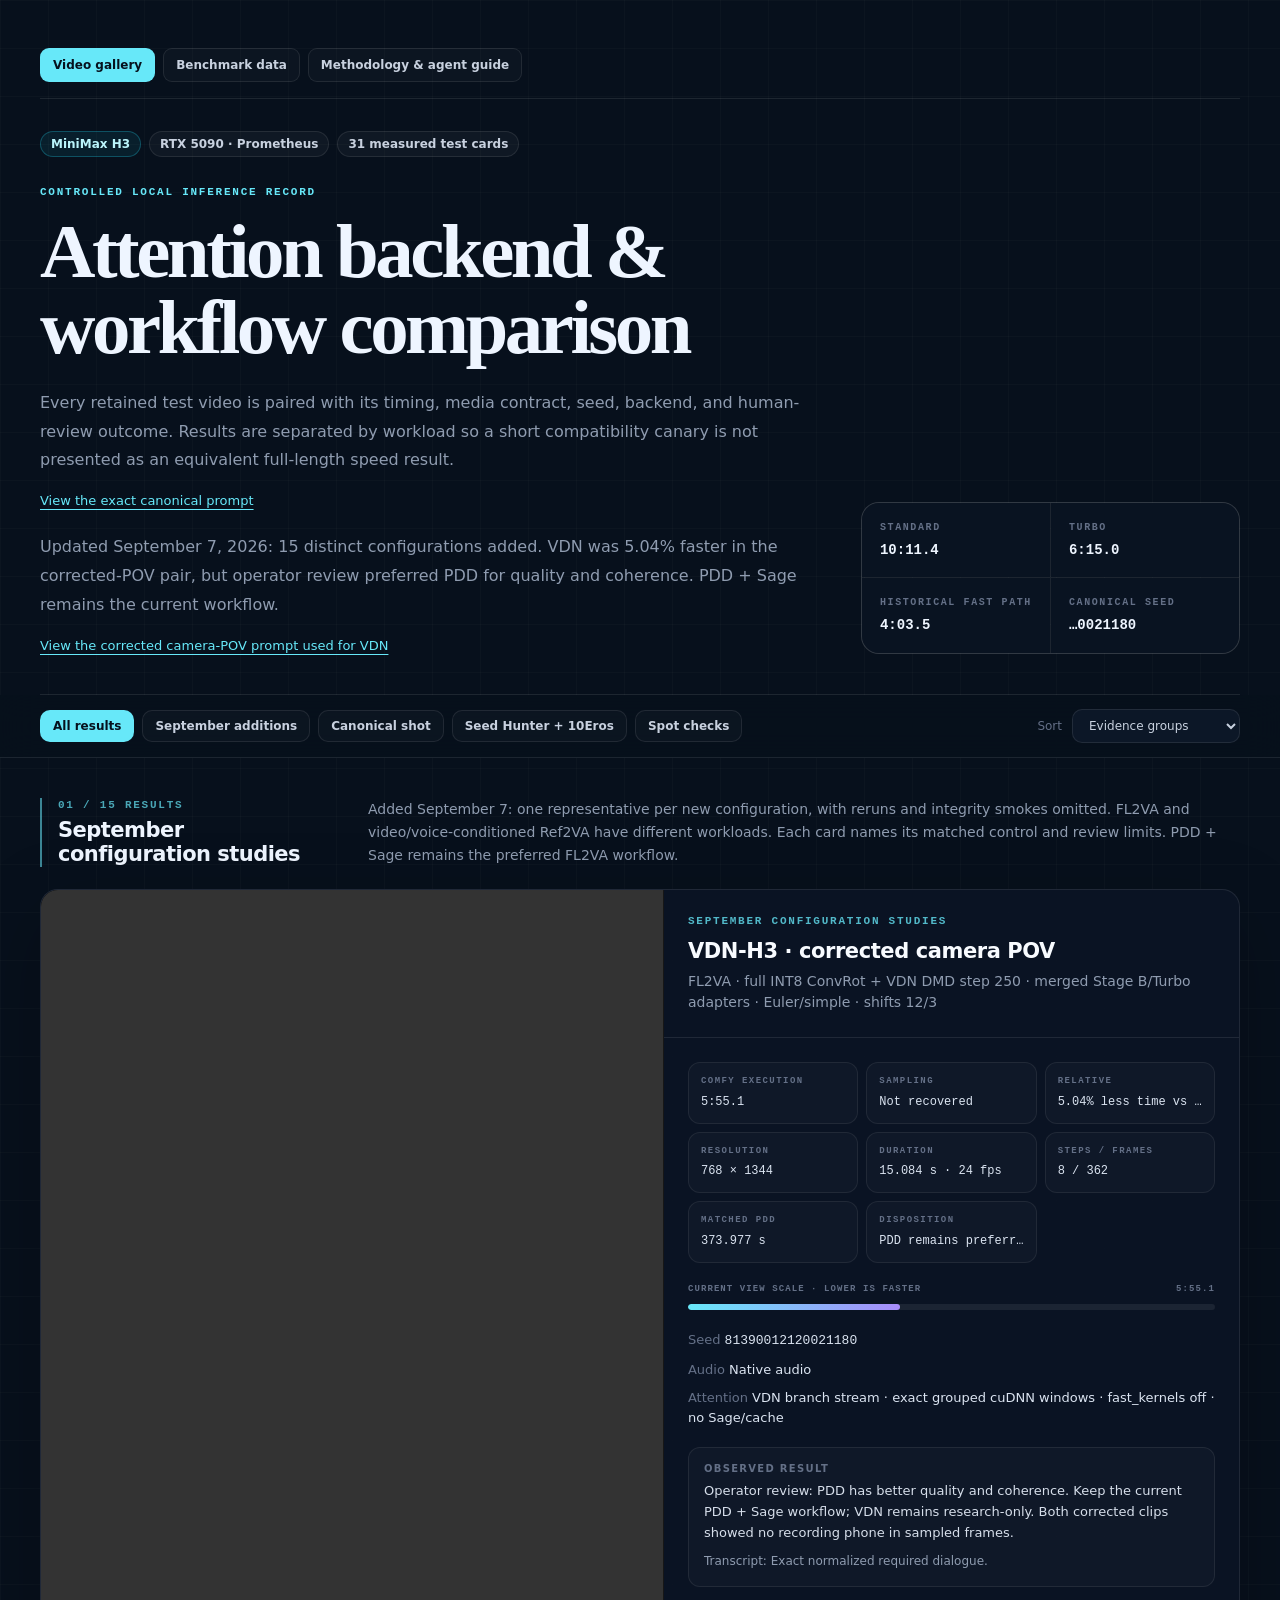
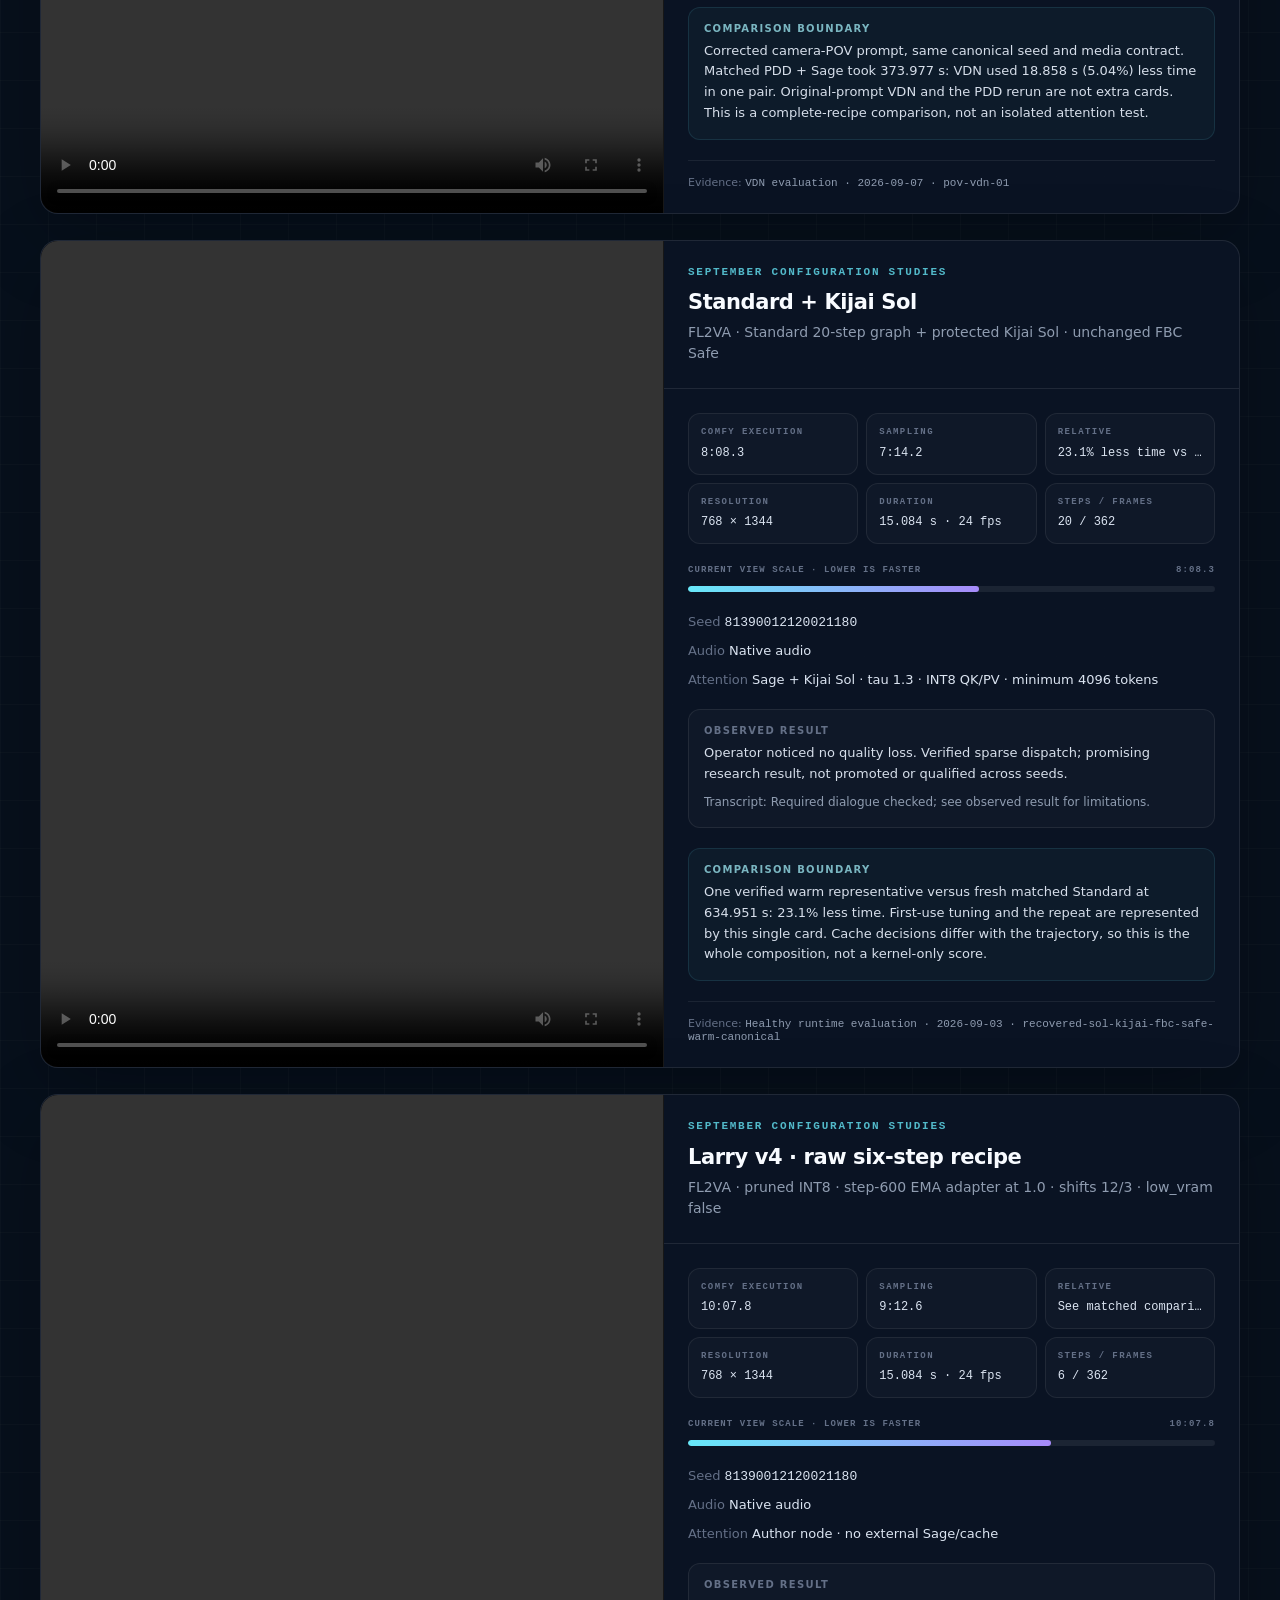
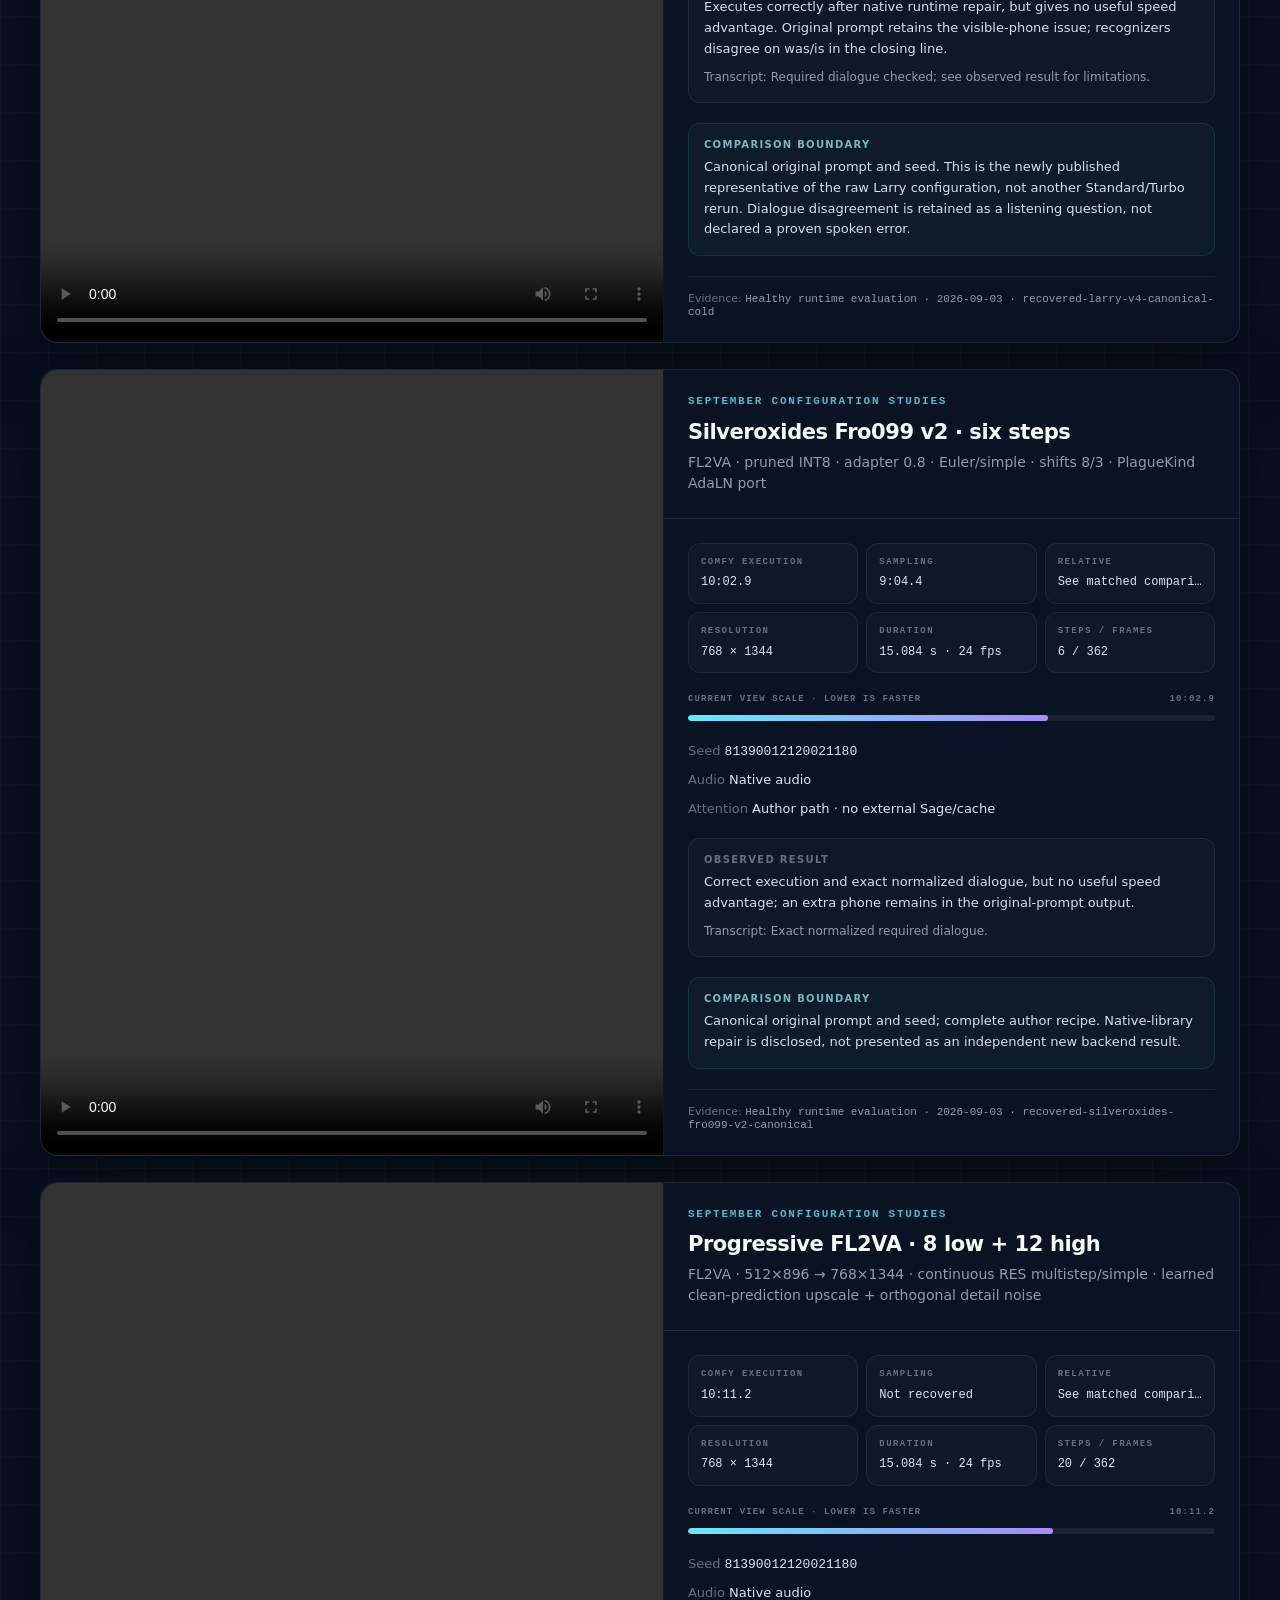
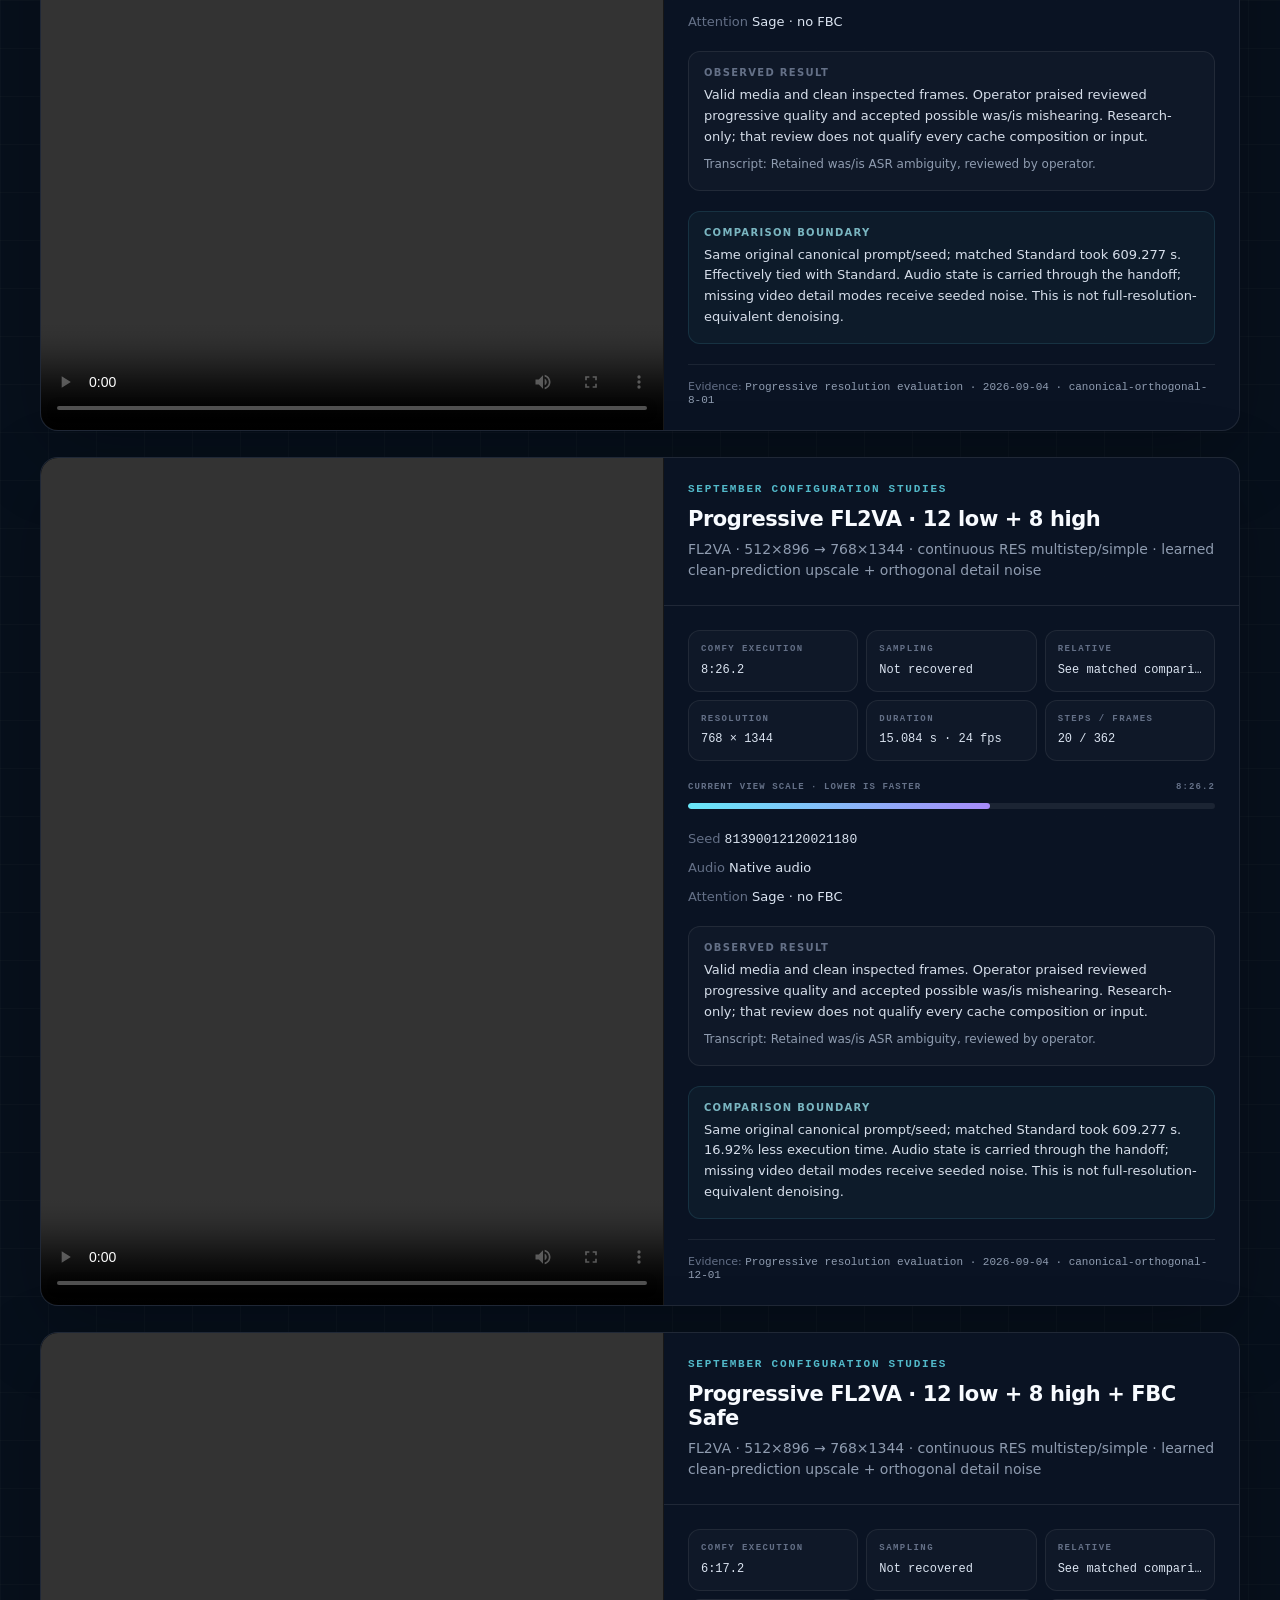
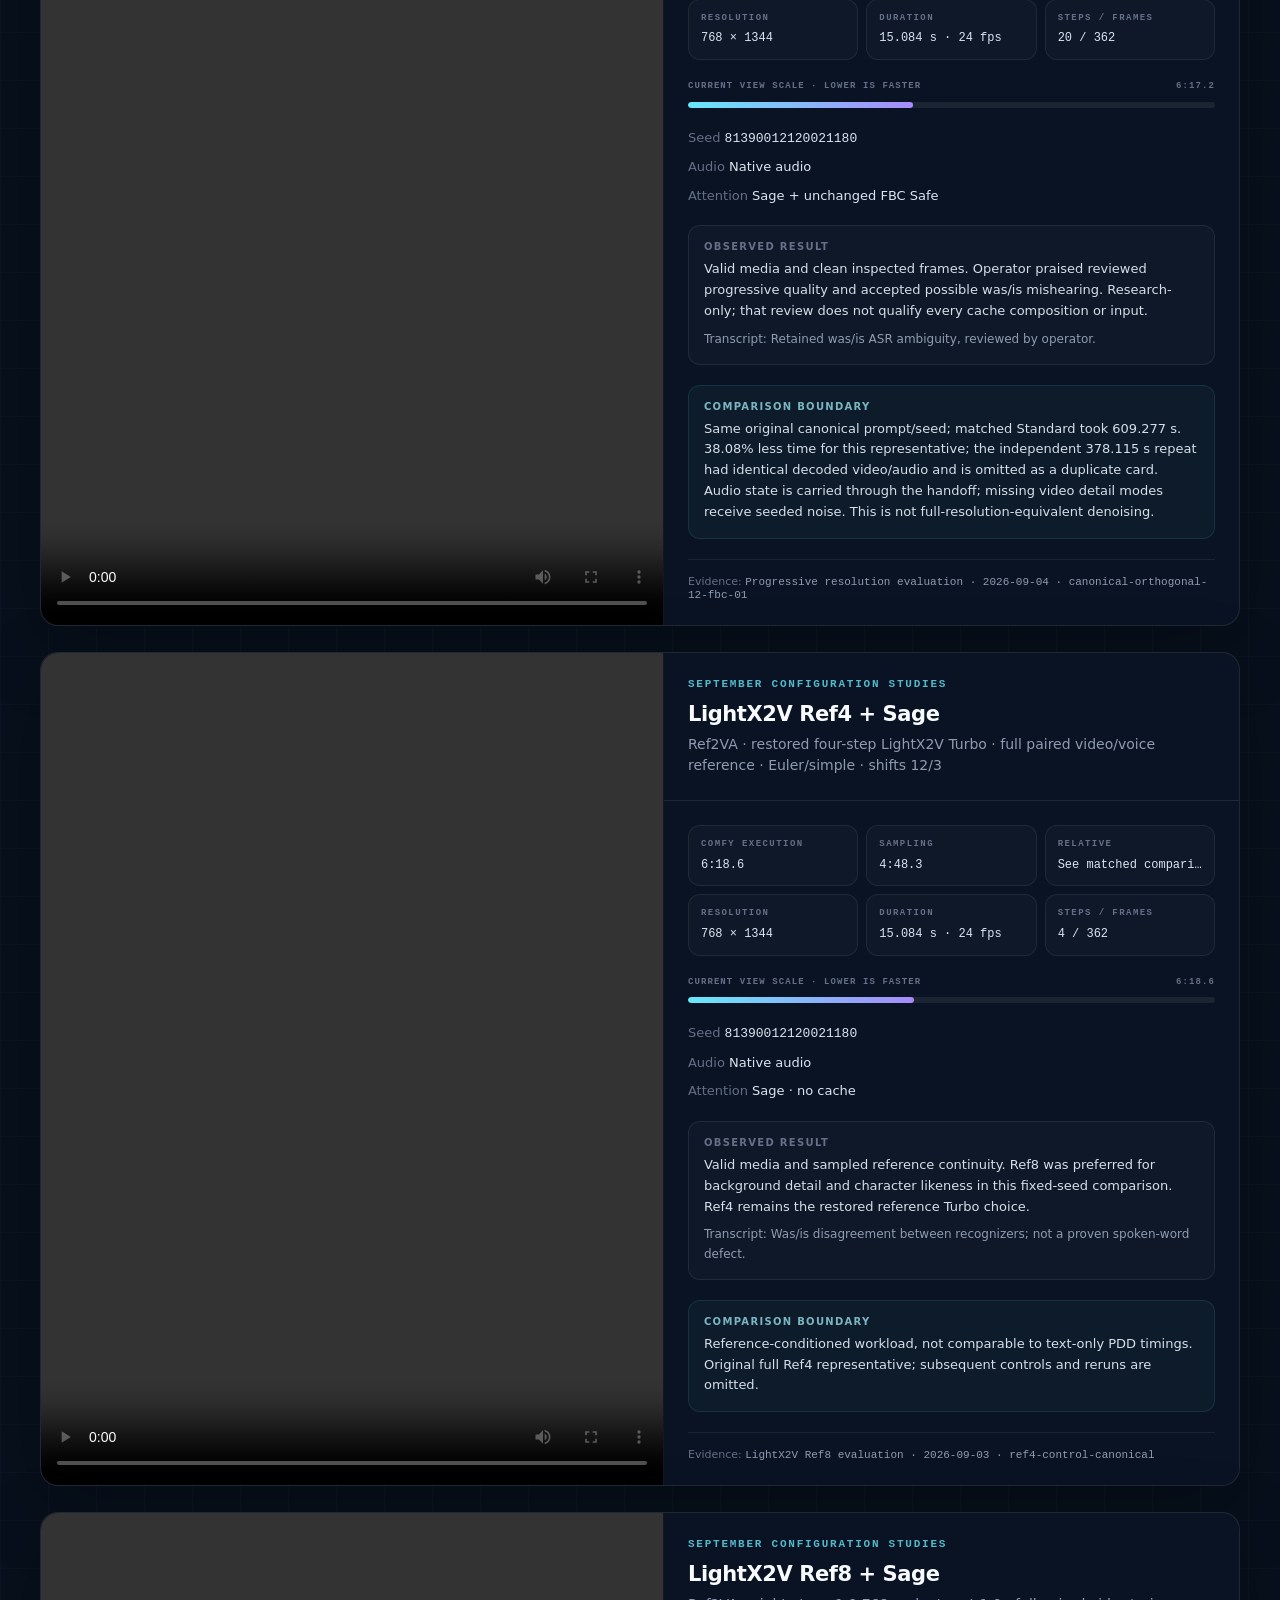
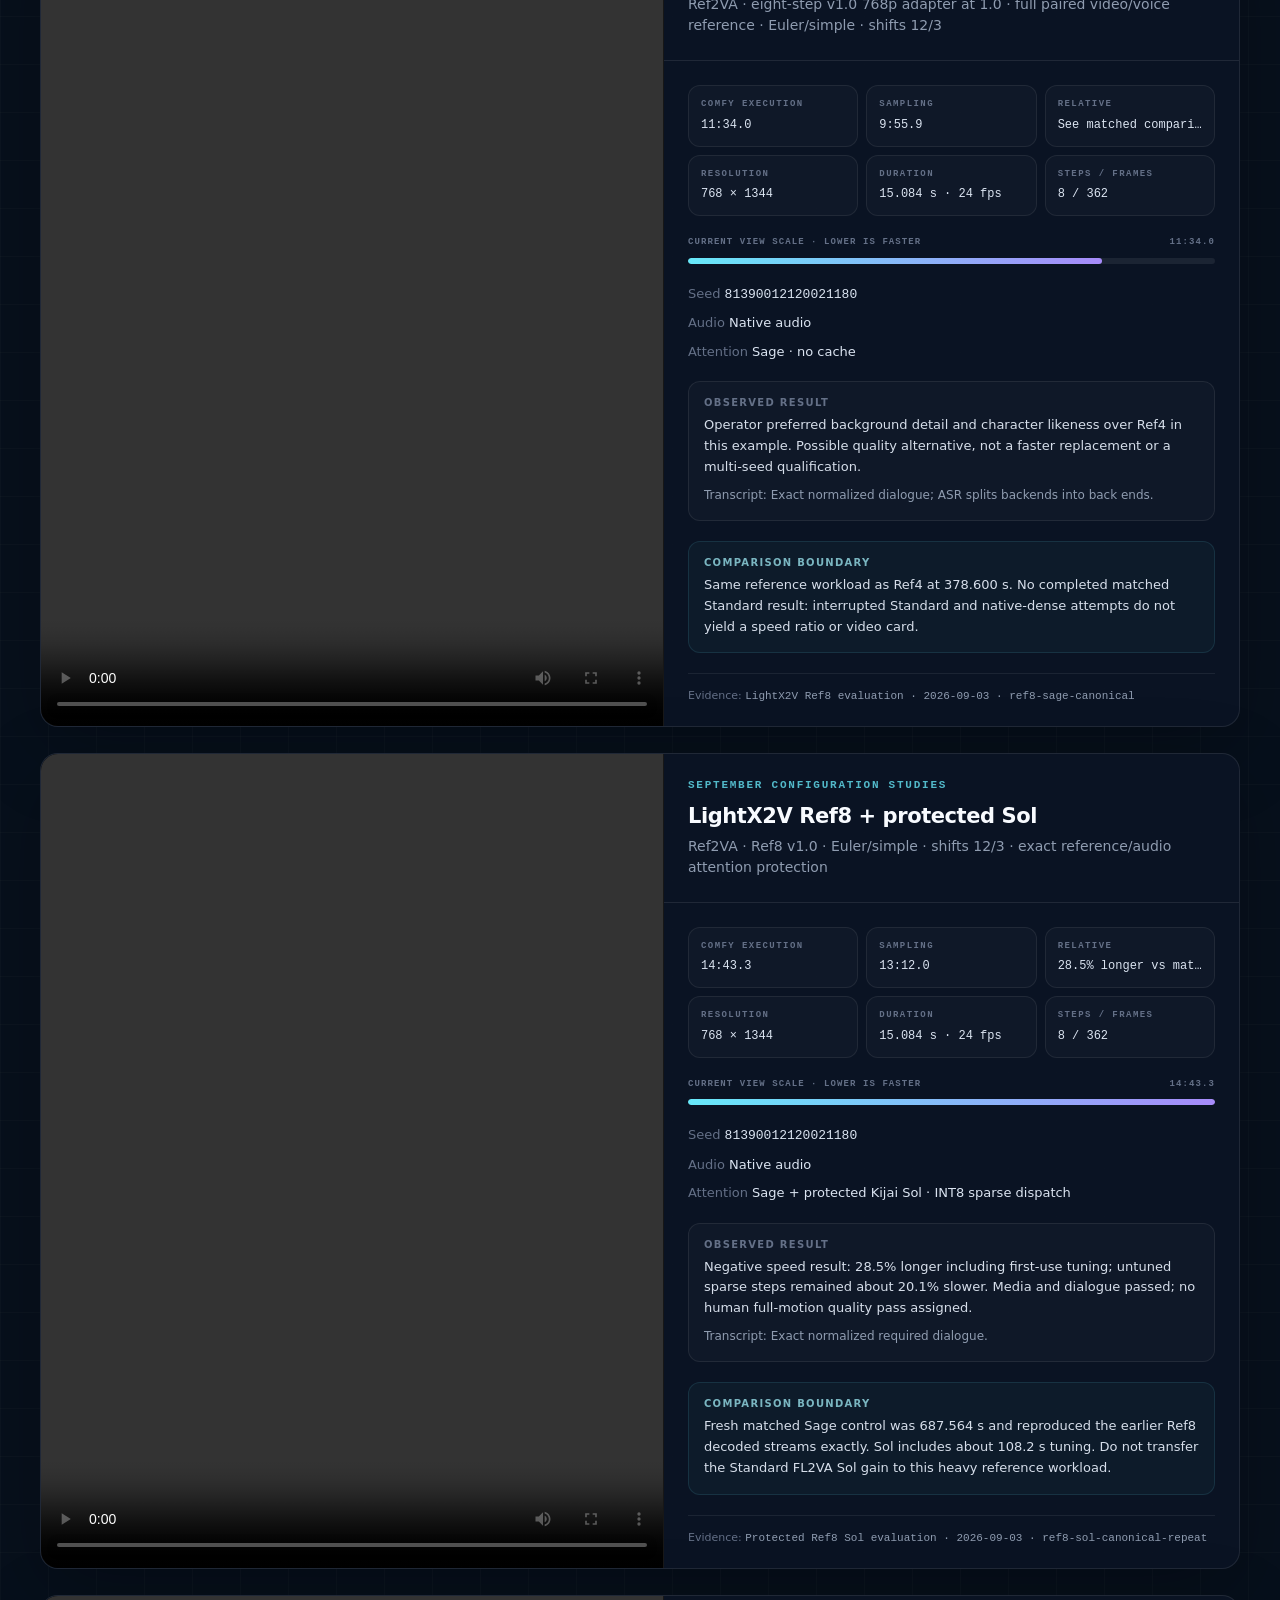
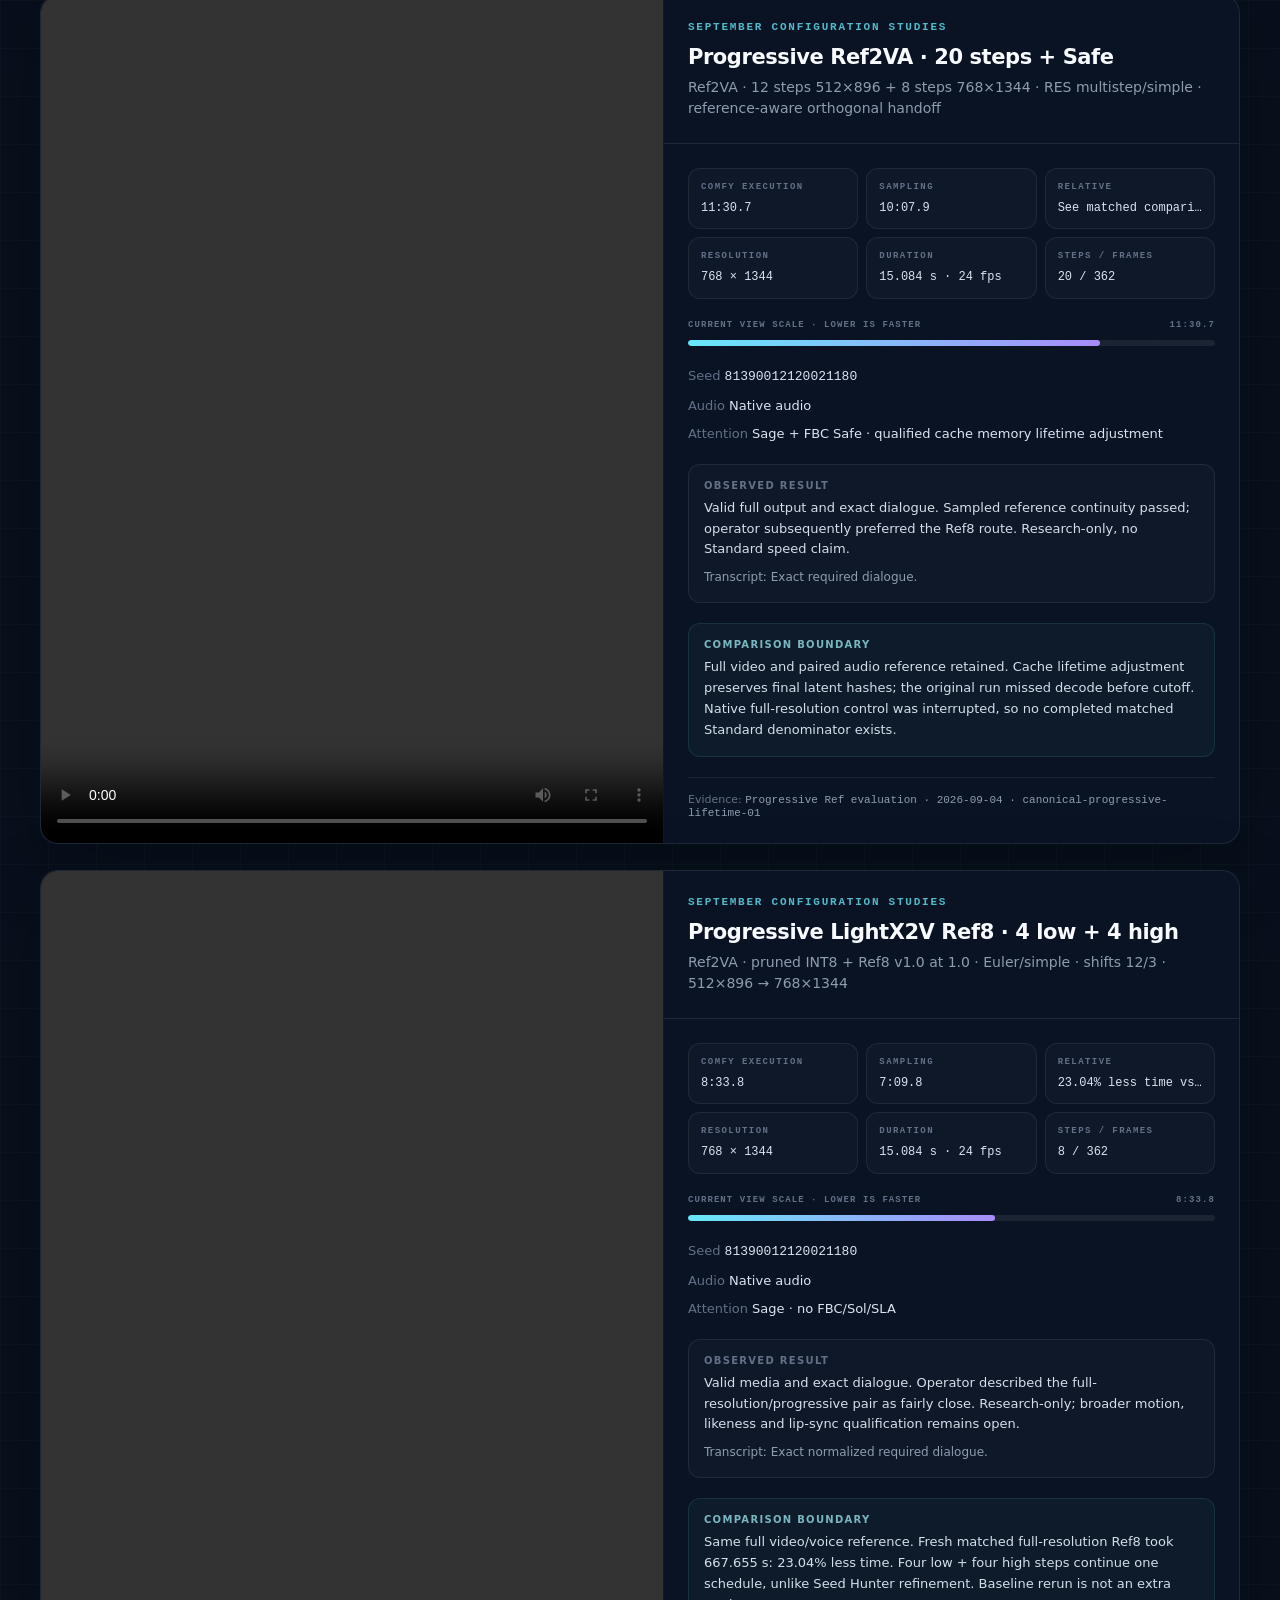
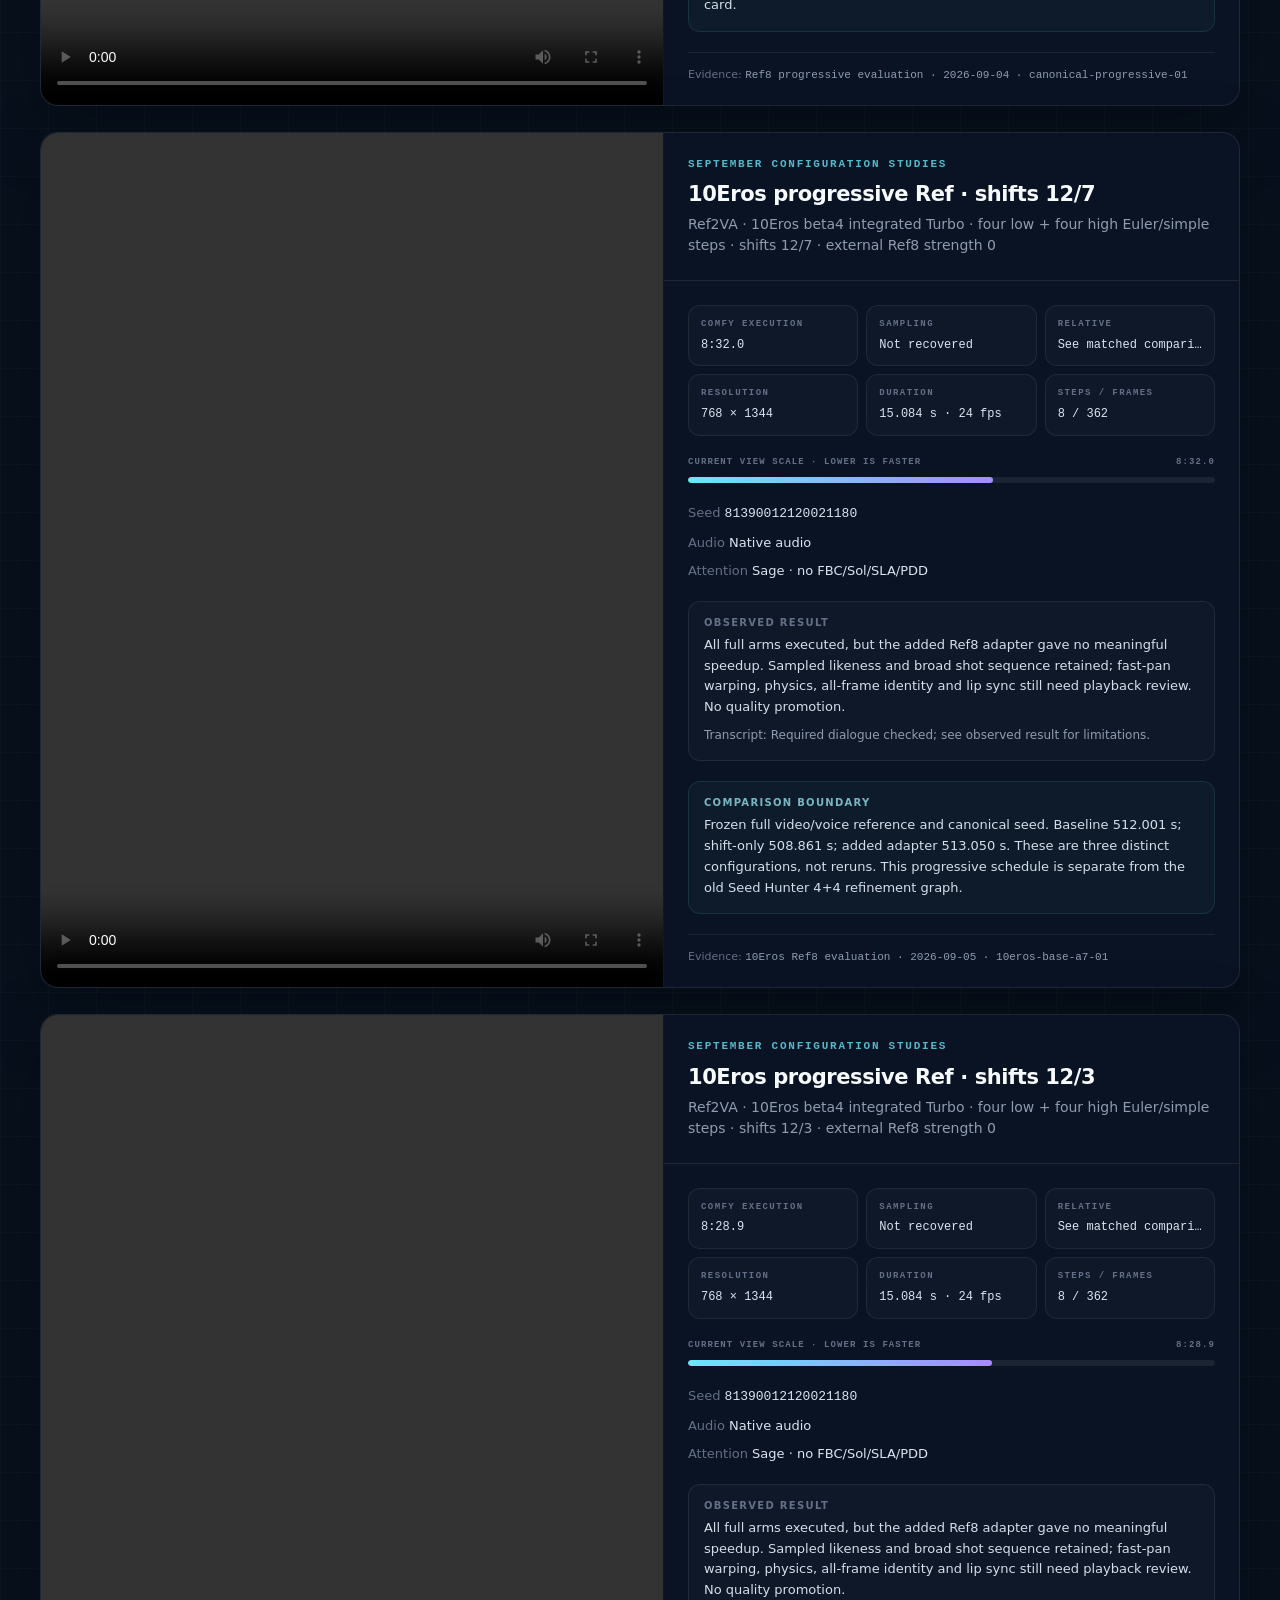
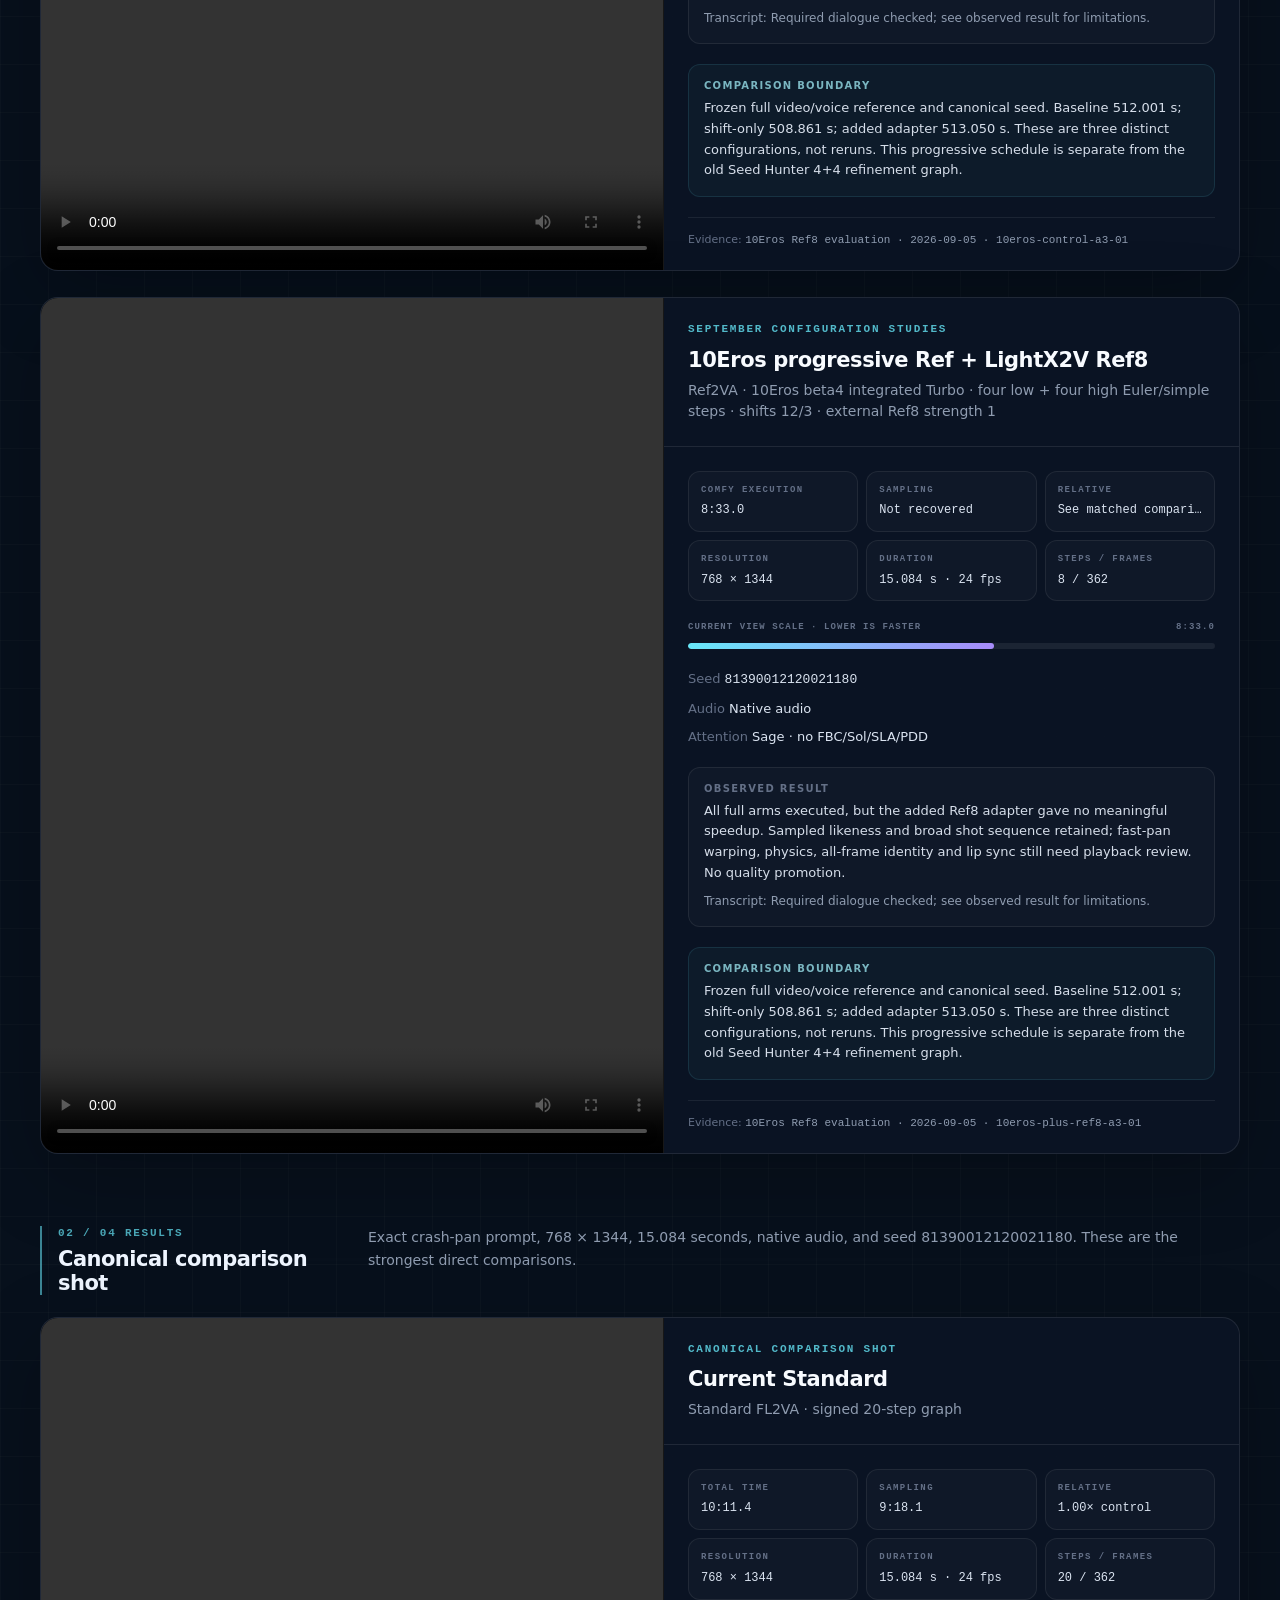
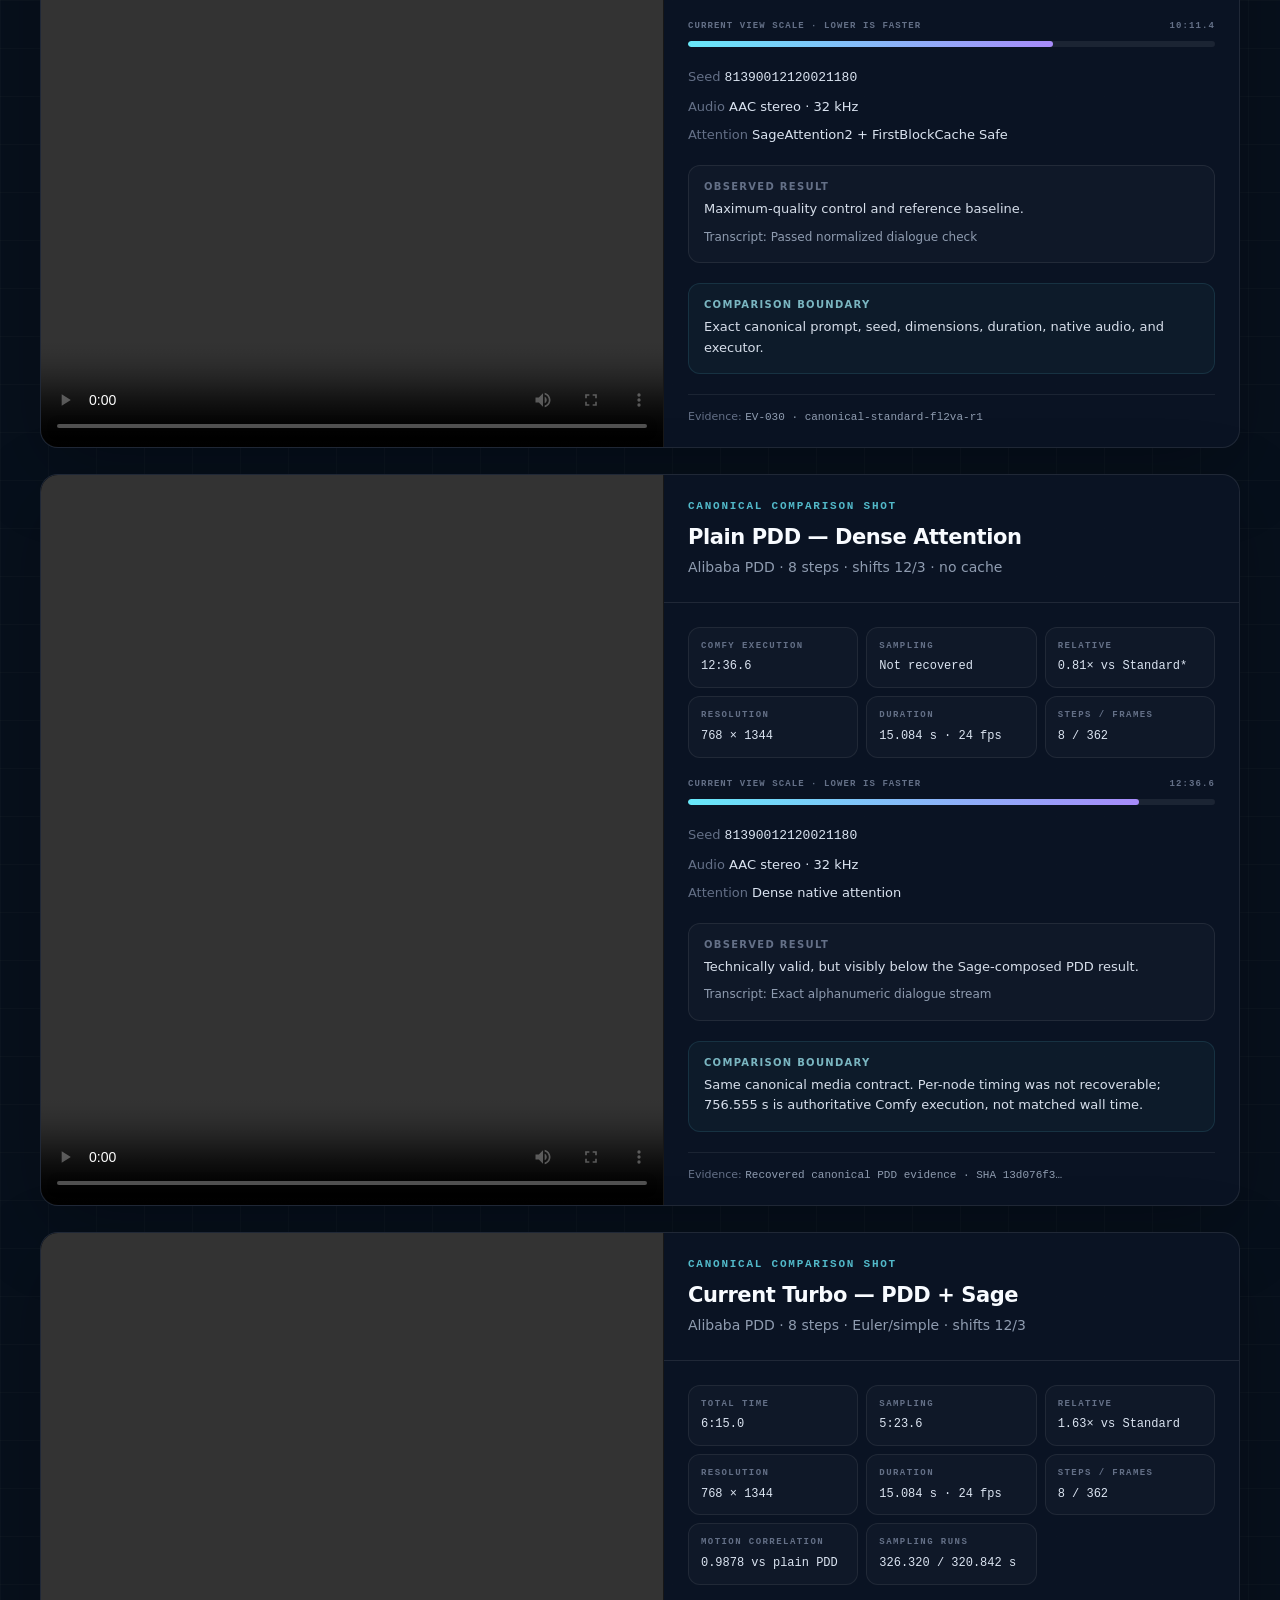
==== commit 52da6dab: "Add fifteen September H3 configurations and final VDN review" ====
--- a/index.html
+++ b/index.html
@@ -10,7 +10,7 @@
     <meta name="theme-color" content="#07101c" />
     <title>MiniMax H3 Attention &amp; Workflow Comparison</title>
     <link rel="stylesheet" href="./assets/styles.css" />
-    <script src="./assets/app.js" defer></script>
+    <script src="./assets/app.js?v=20260907-1" defer></script>
   </head>
   <body>
     <div class="ambient" aria-hidden="true"></div>
@@ -24,7 +24,7 @@
         <div class="eyebrow-row">
           <span class="pill pill-cyan">MiniMax H3</span>
           <span class="pill">RTX 5090 · Prometheus</span>
-          <span class="pill">16 measured test cards</span>
+          <span class="pill">31 measured test cards</span>
         </div>
 
         <div class="hero-grid">
@@ -38,12 +38,14 @@
               equivalent full-length speed result.
             </p>
             <a class="prompt-link" href="./canonical-prompt.txt">View the exact canonical prompt</a>
+            <p class="lede">Updated September 7, 2026: 15 distinct configurations added. VDN was 5.04% faster in the corrected-POV pair, but operator review preferred PDD for quality and coherence. PDD + Sage remains the current workflow.</p>
+            <a class="prompt-link" href="./camera-pov-prompt.txt">View the corrected camera-POV prompt used for VDN</a>
           </div>
 
           <dl class="summary">
             <div><dt>Standard</dt><dd>10:11.4</dd></div>
             <div><dt>Turbo</dt><dd>6:15.0</dd></div>
-            <div><dt>Fastest full path</dt><dd>4:03.5</dd></div>
+            <div><dt>Historical fast path</dt><dd>4:03.5</dd></div>
             <div><dt>Canonical seed</dt><dd>…0021180</dd></div>
           </dl>
         </div>
@@ -52,6 +54,7 @@
       <div class="toolbar" aria-label="Comparison controls">
         <div class="filters" role="group" aria-label="Filter results">
           <button class="filter active" type="button" data-filter="all">All results</button>
+          <button class="filter" type="button" data-filter="post-launch">September additions</button>
           <button class="filter" type="button" data-filter="canonical">Canonical shot</button>
           <button class="filter" type="button" data-filter="workflow-study">Seed Hunter + 10Eros</button>
           <button class="filter" type="button" data-filter="spot-check">Spot checks</button>
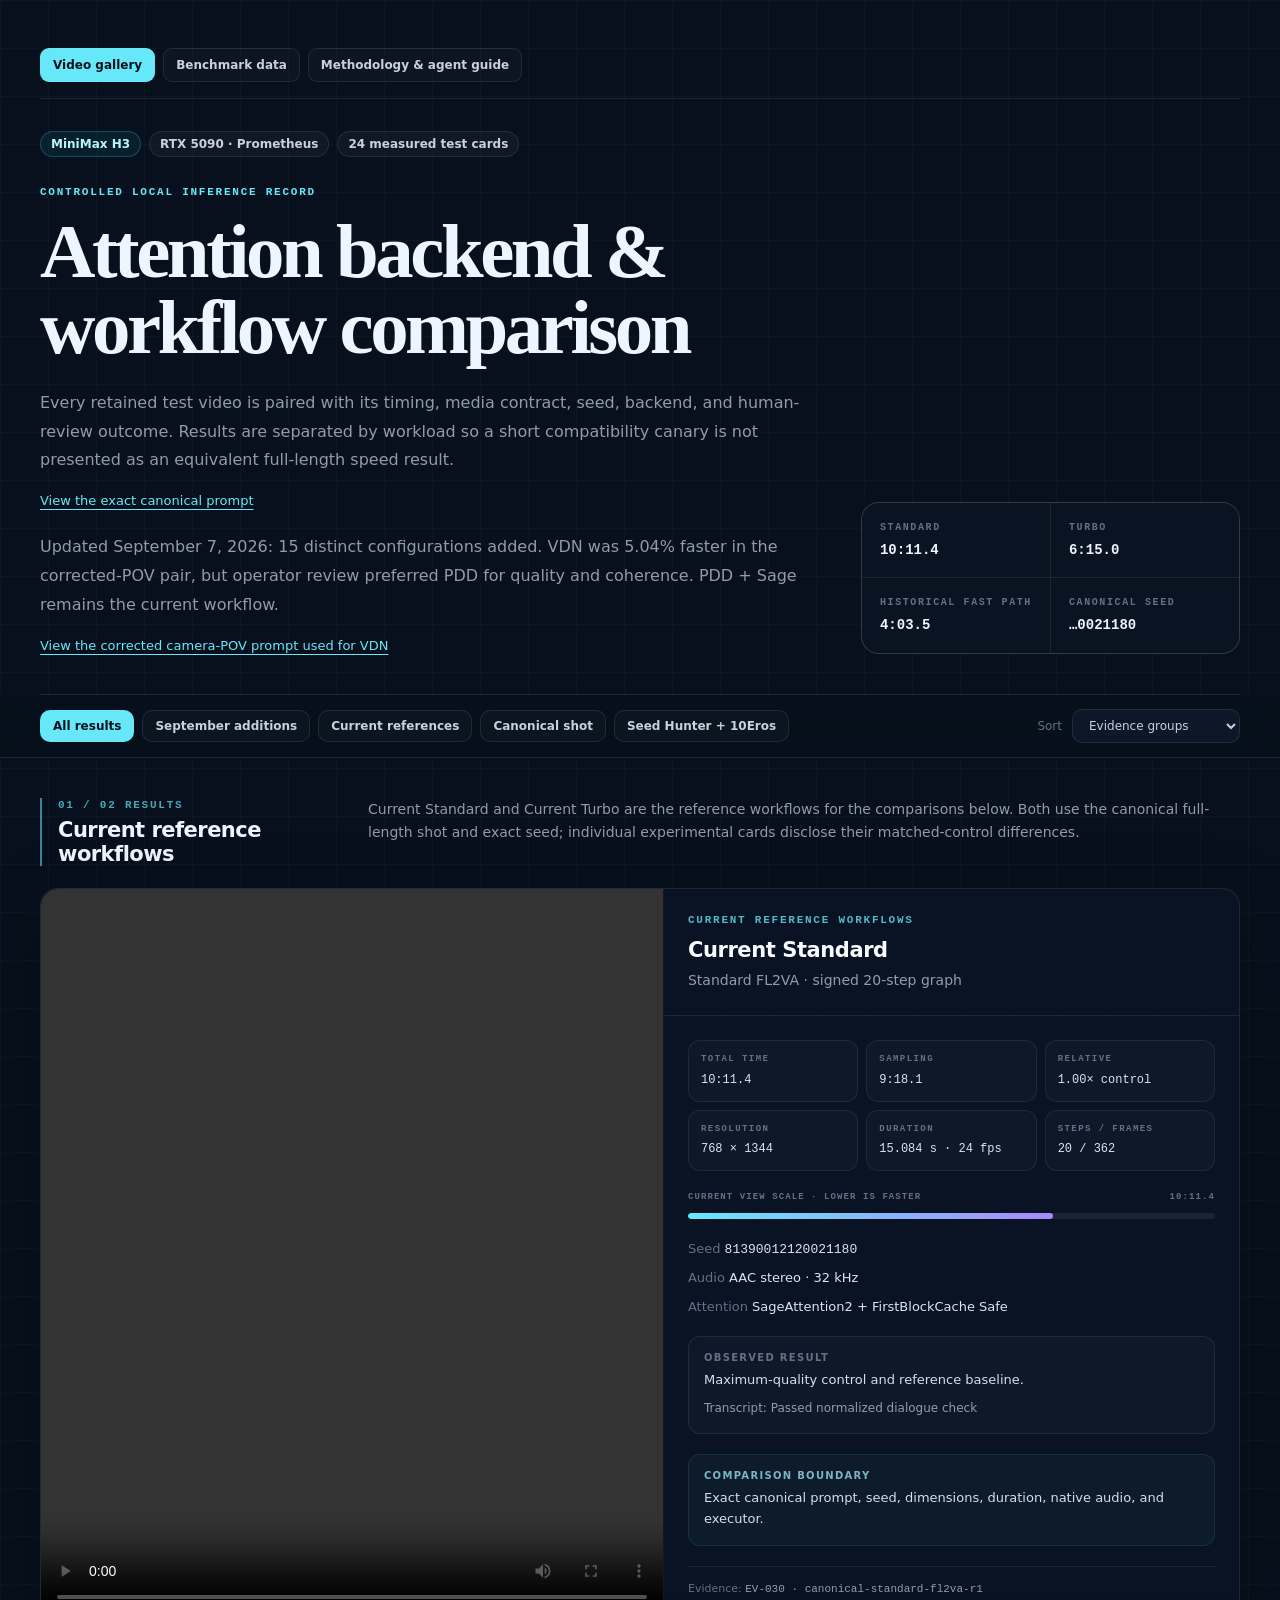
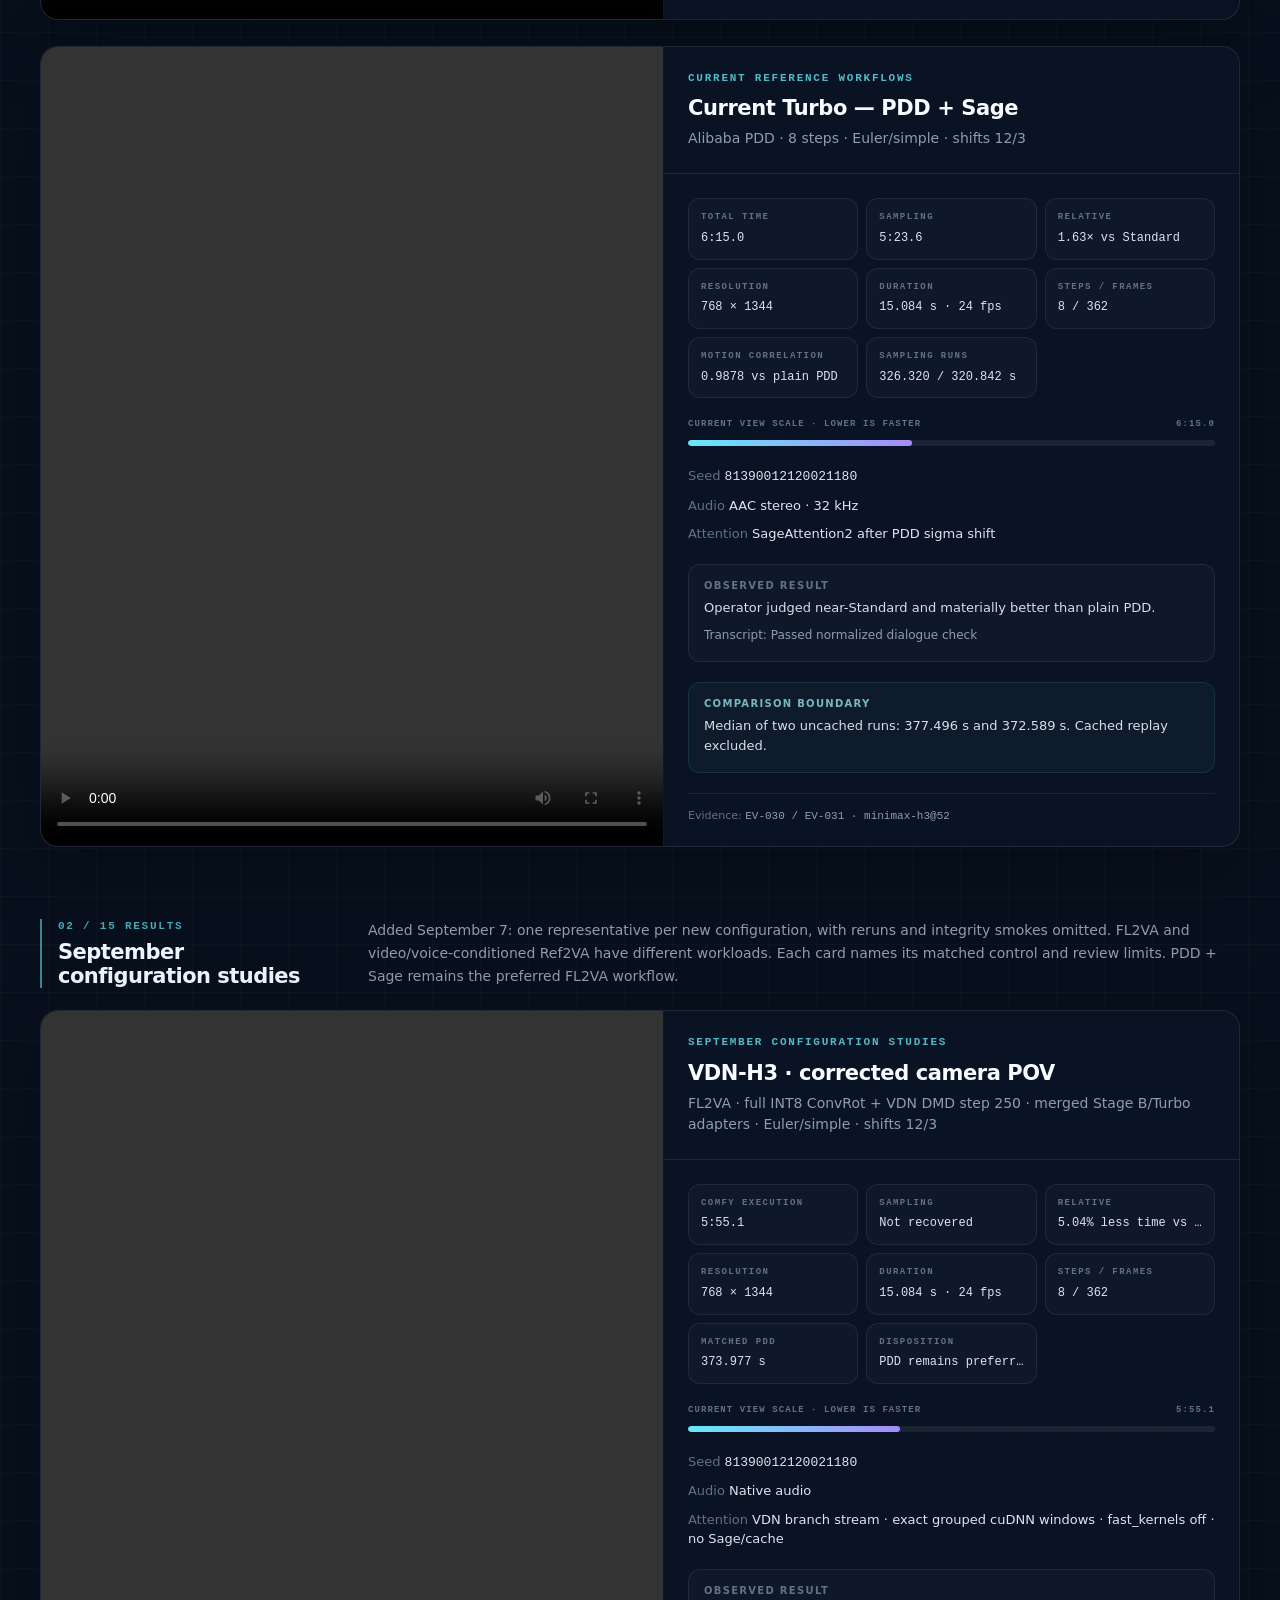
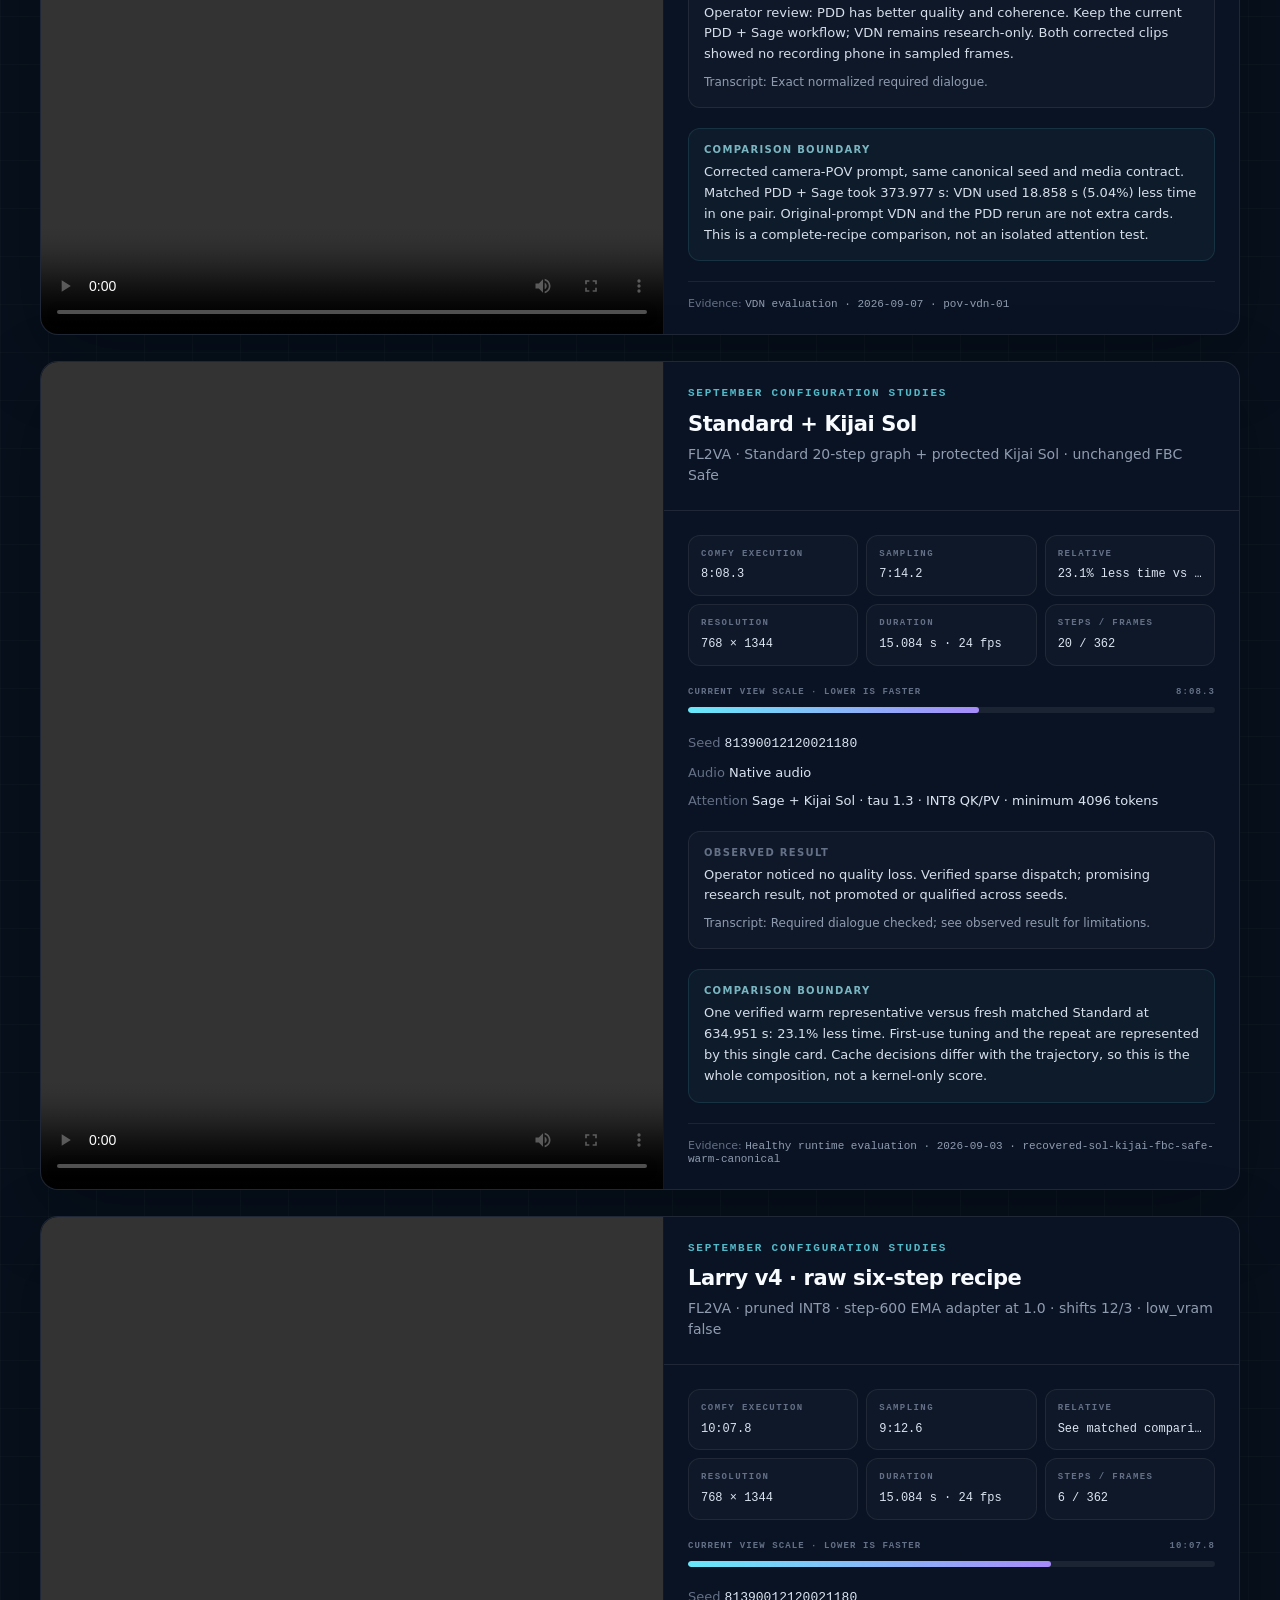
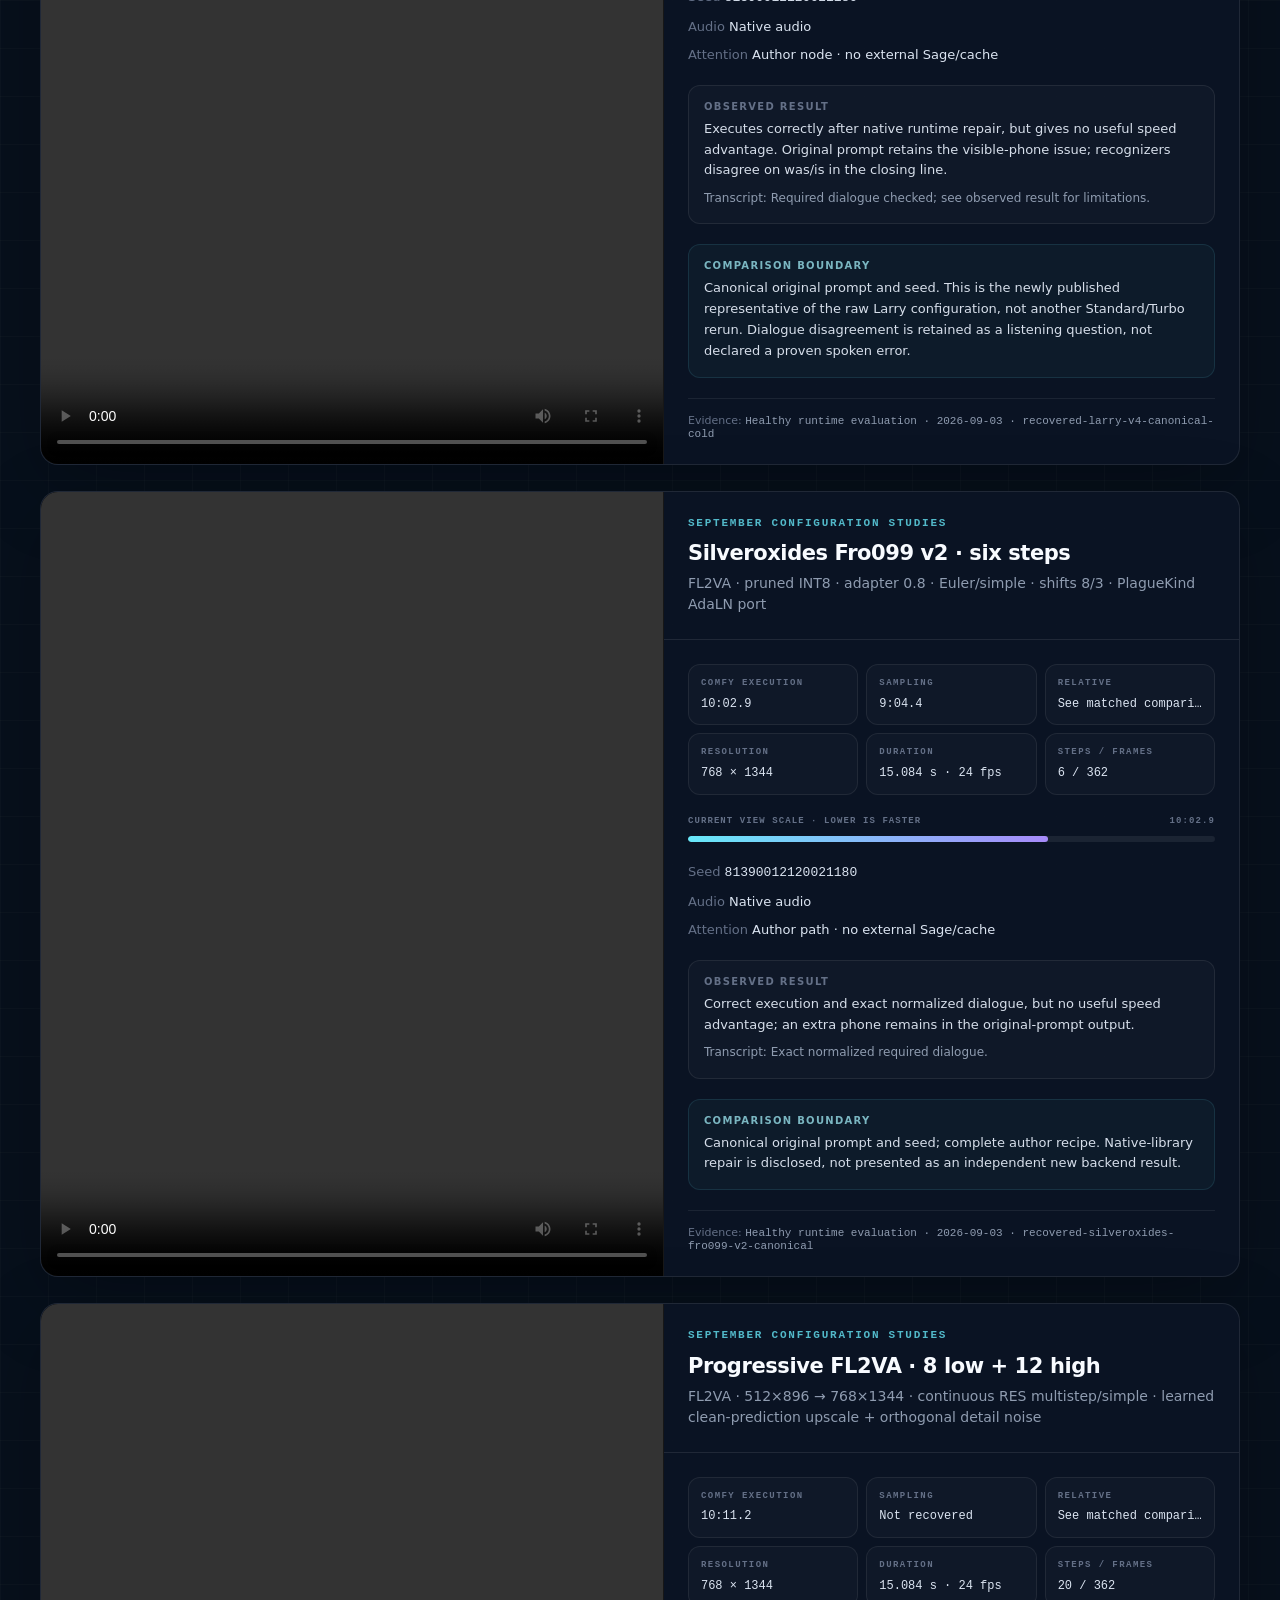
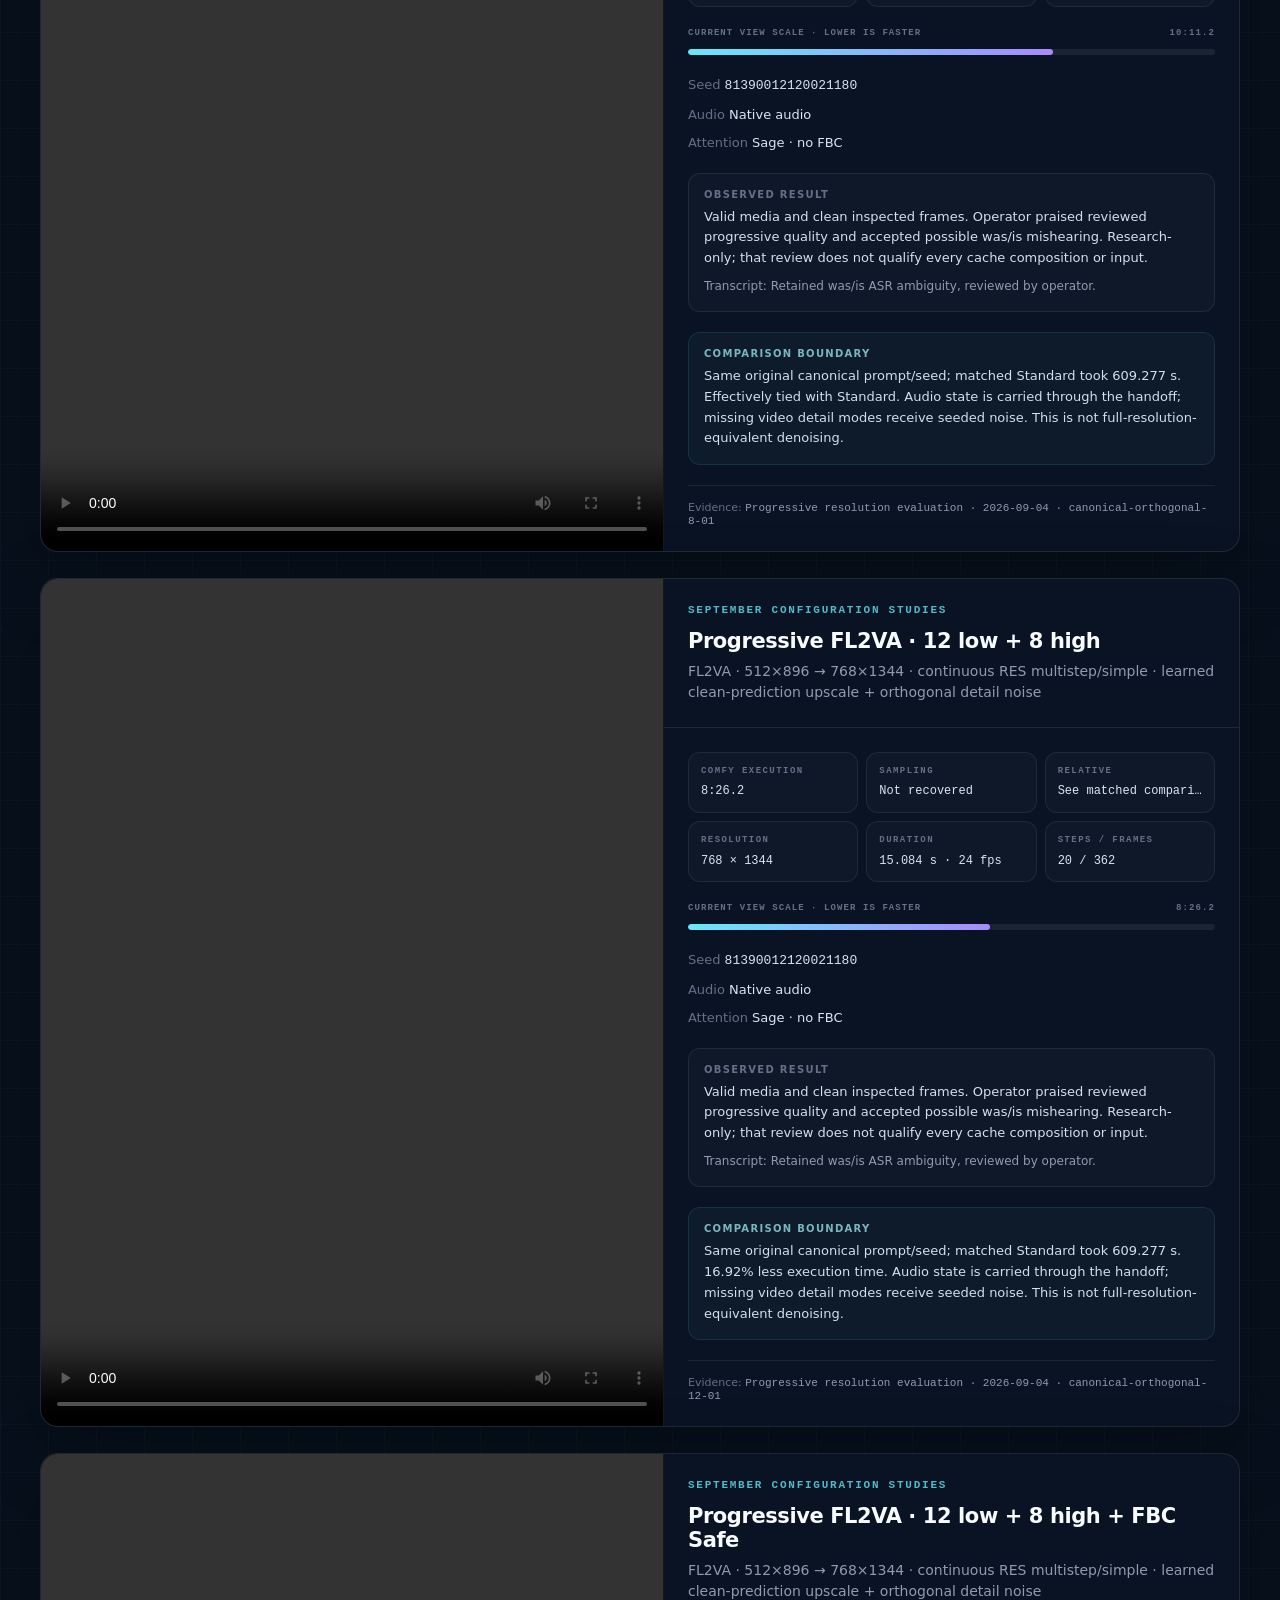
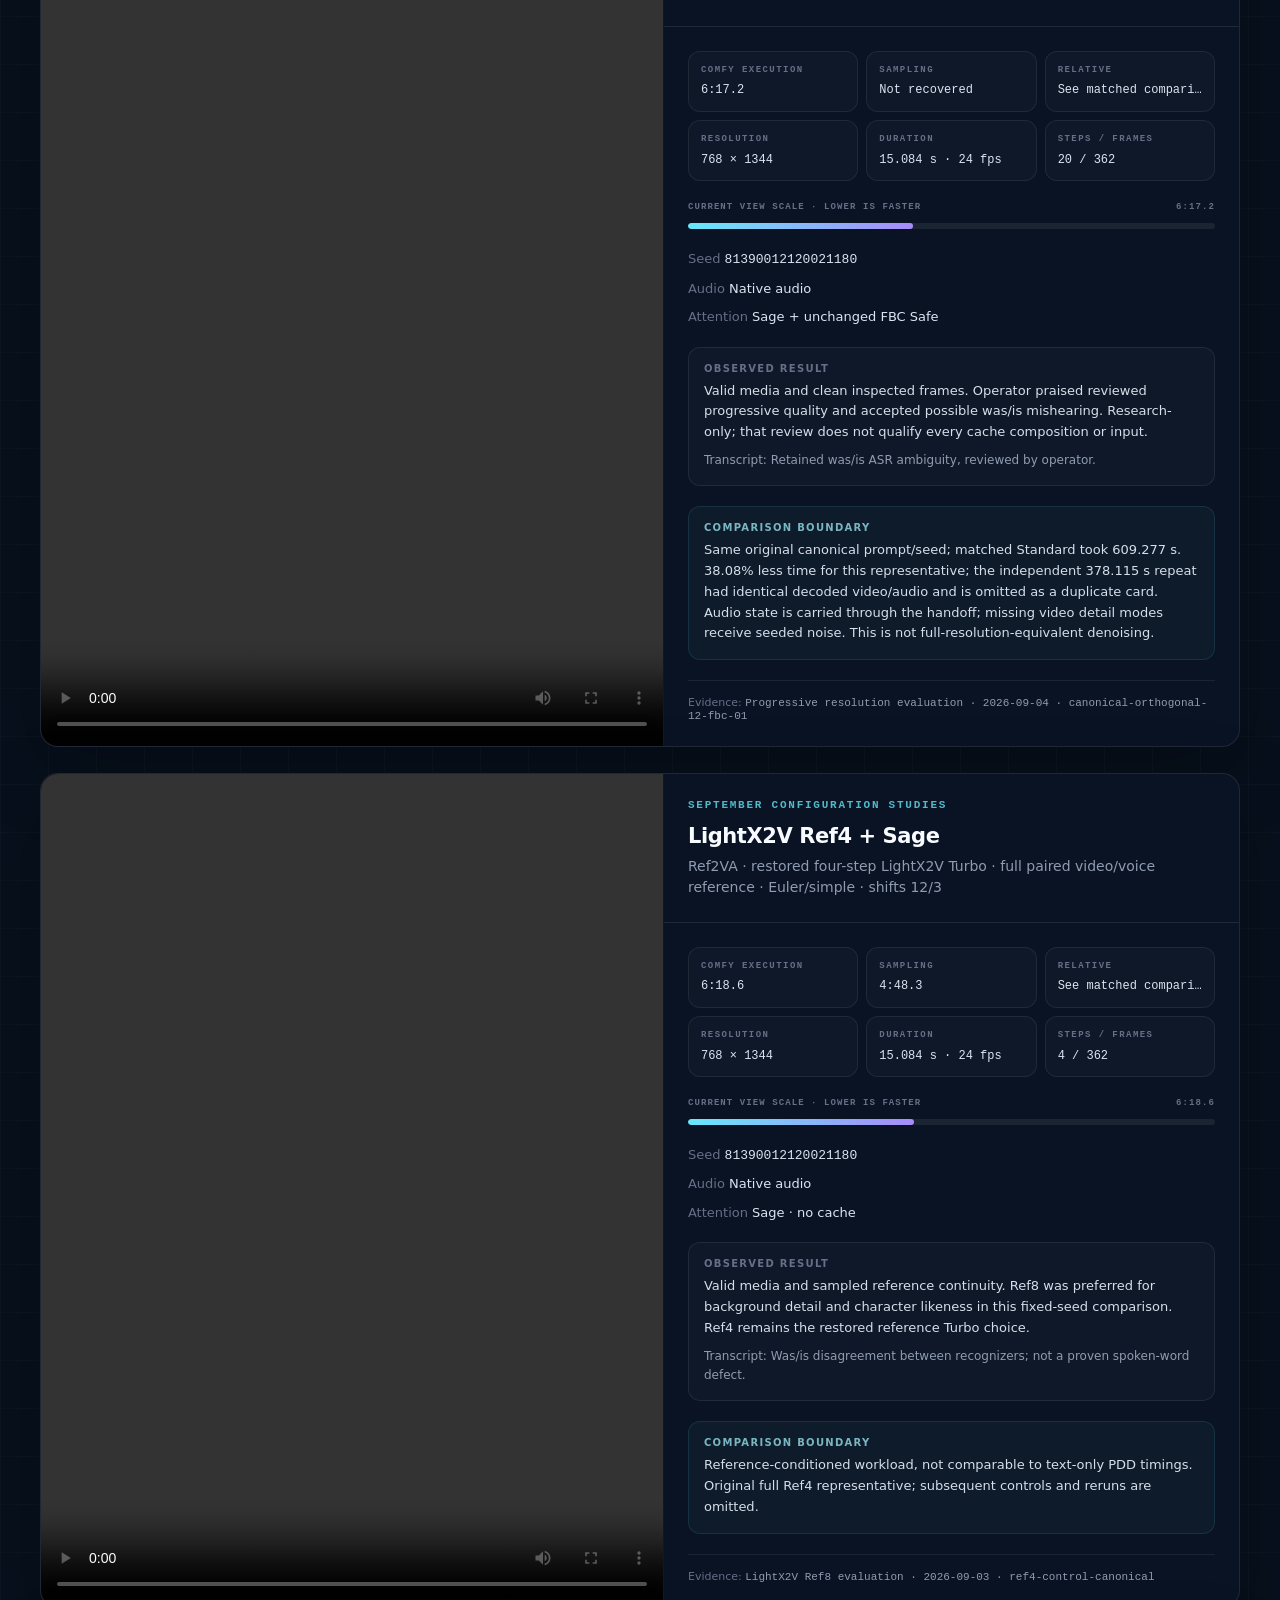
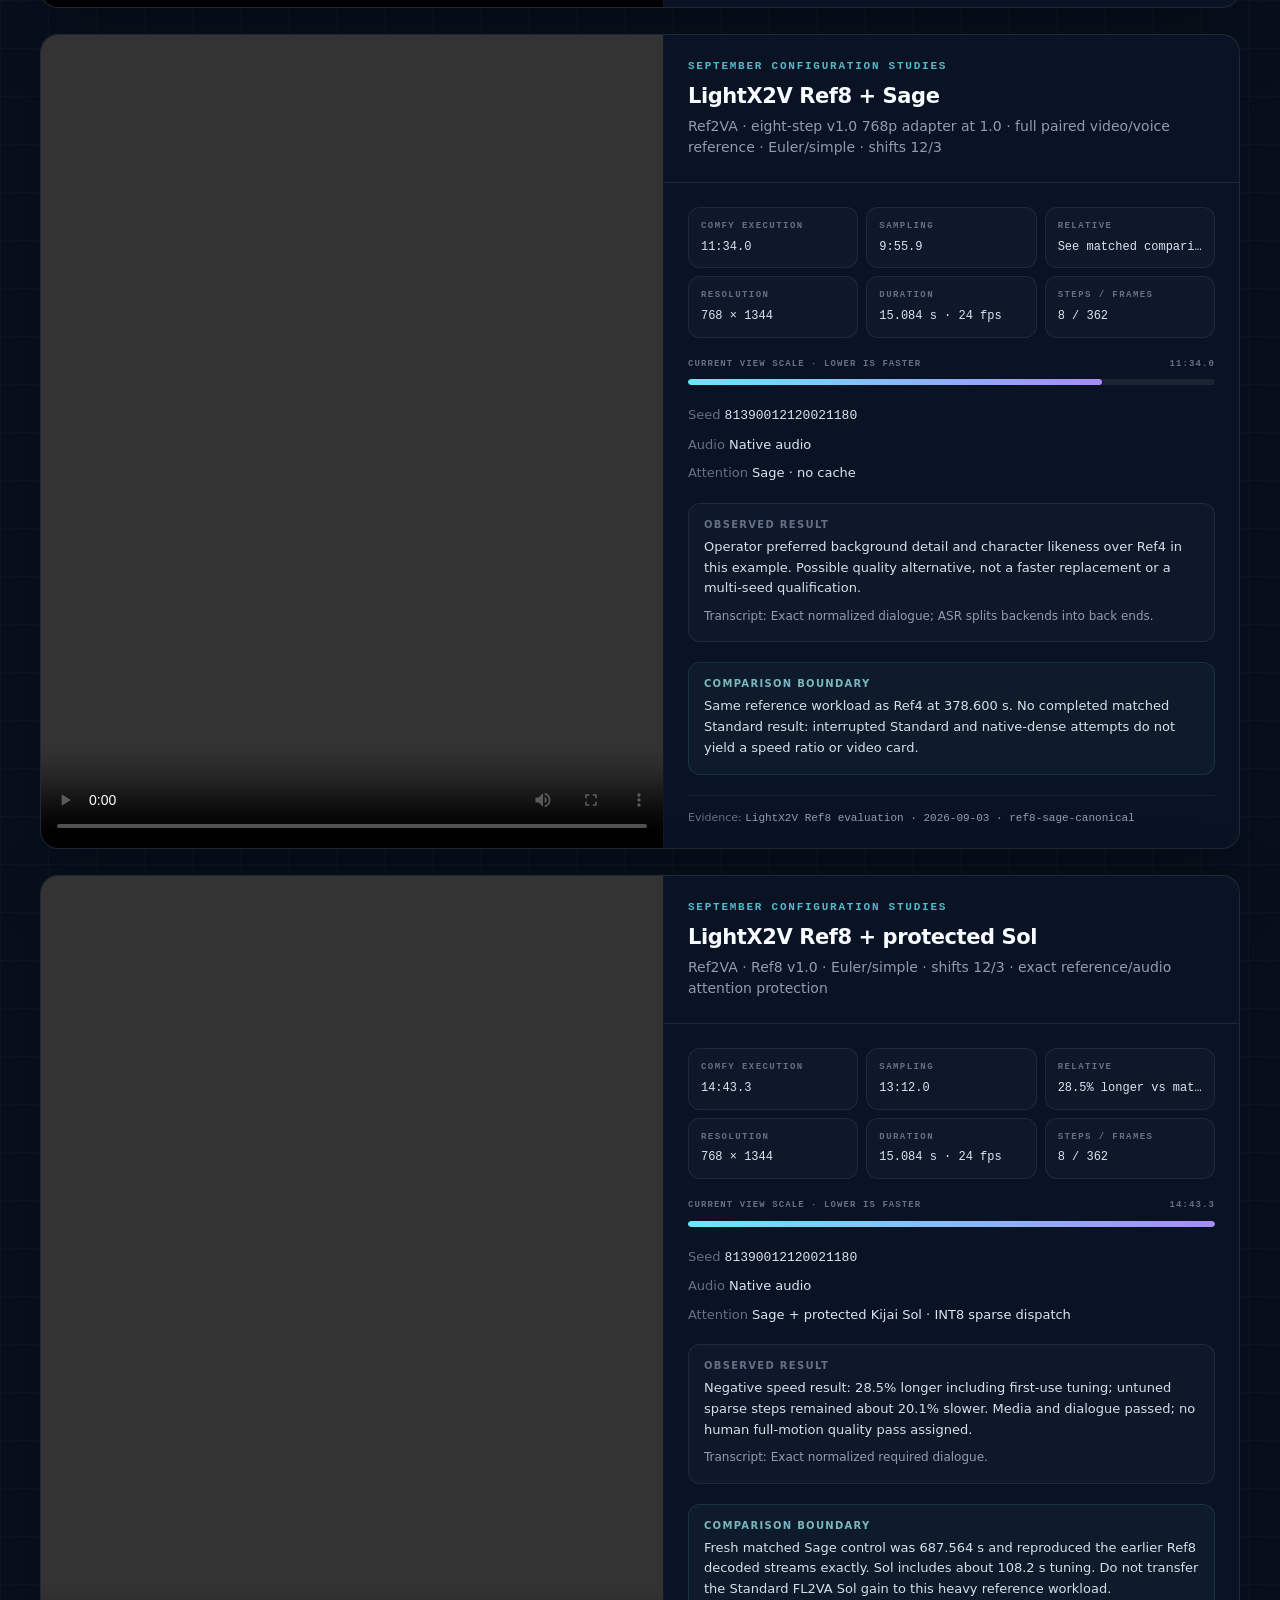
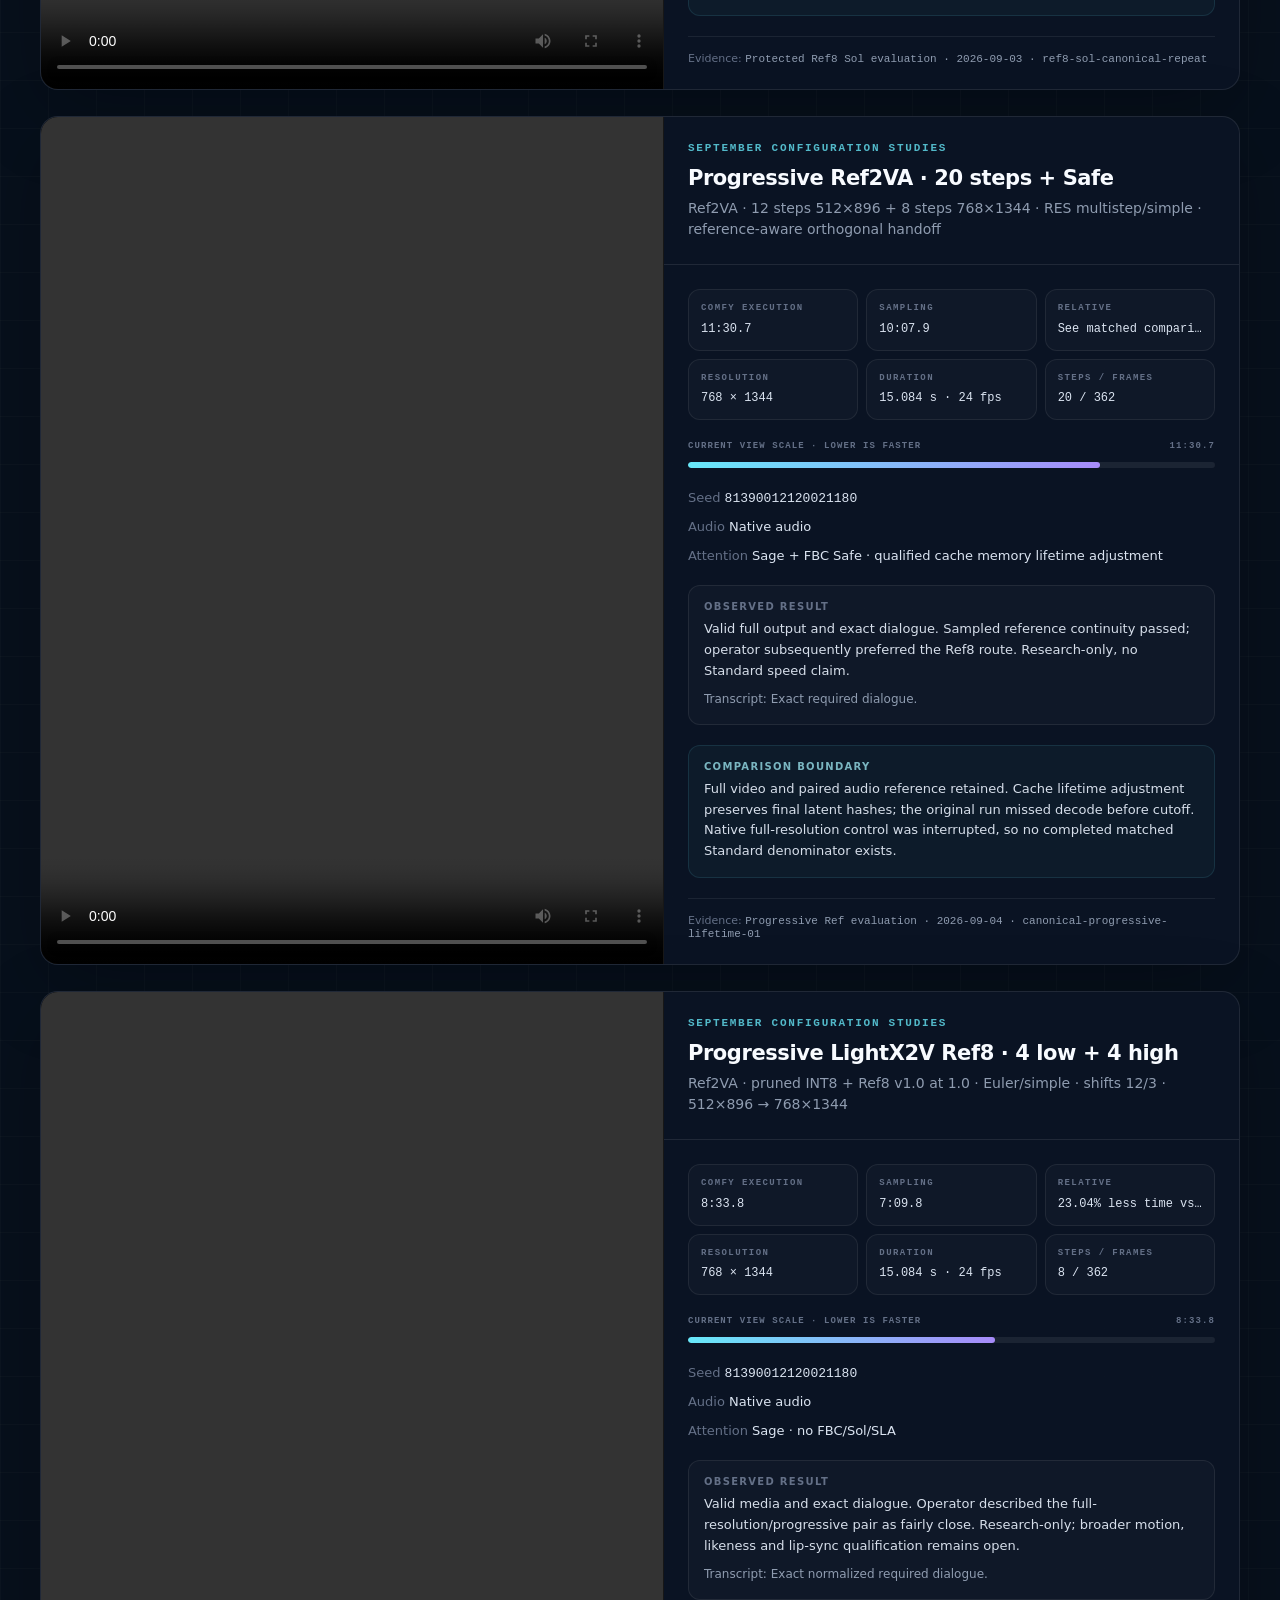
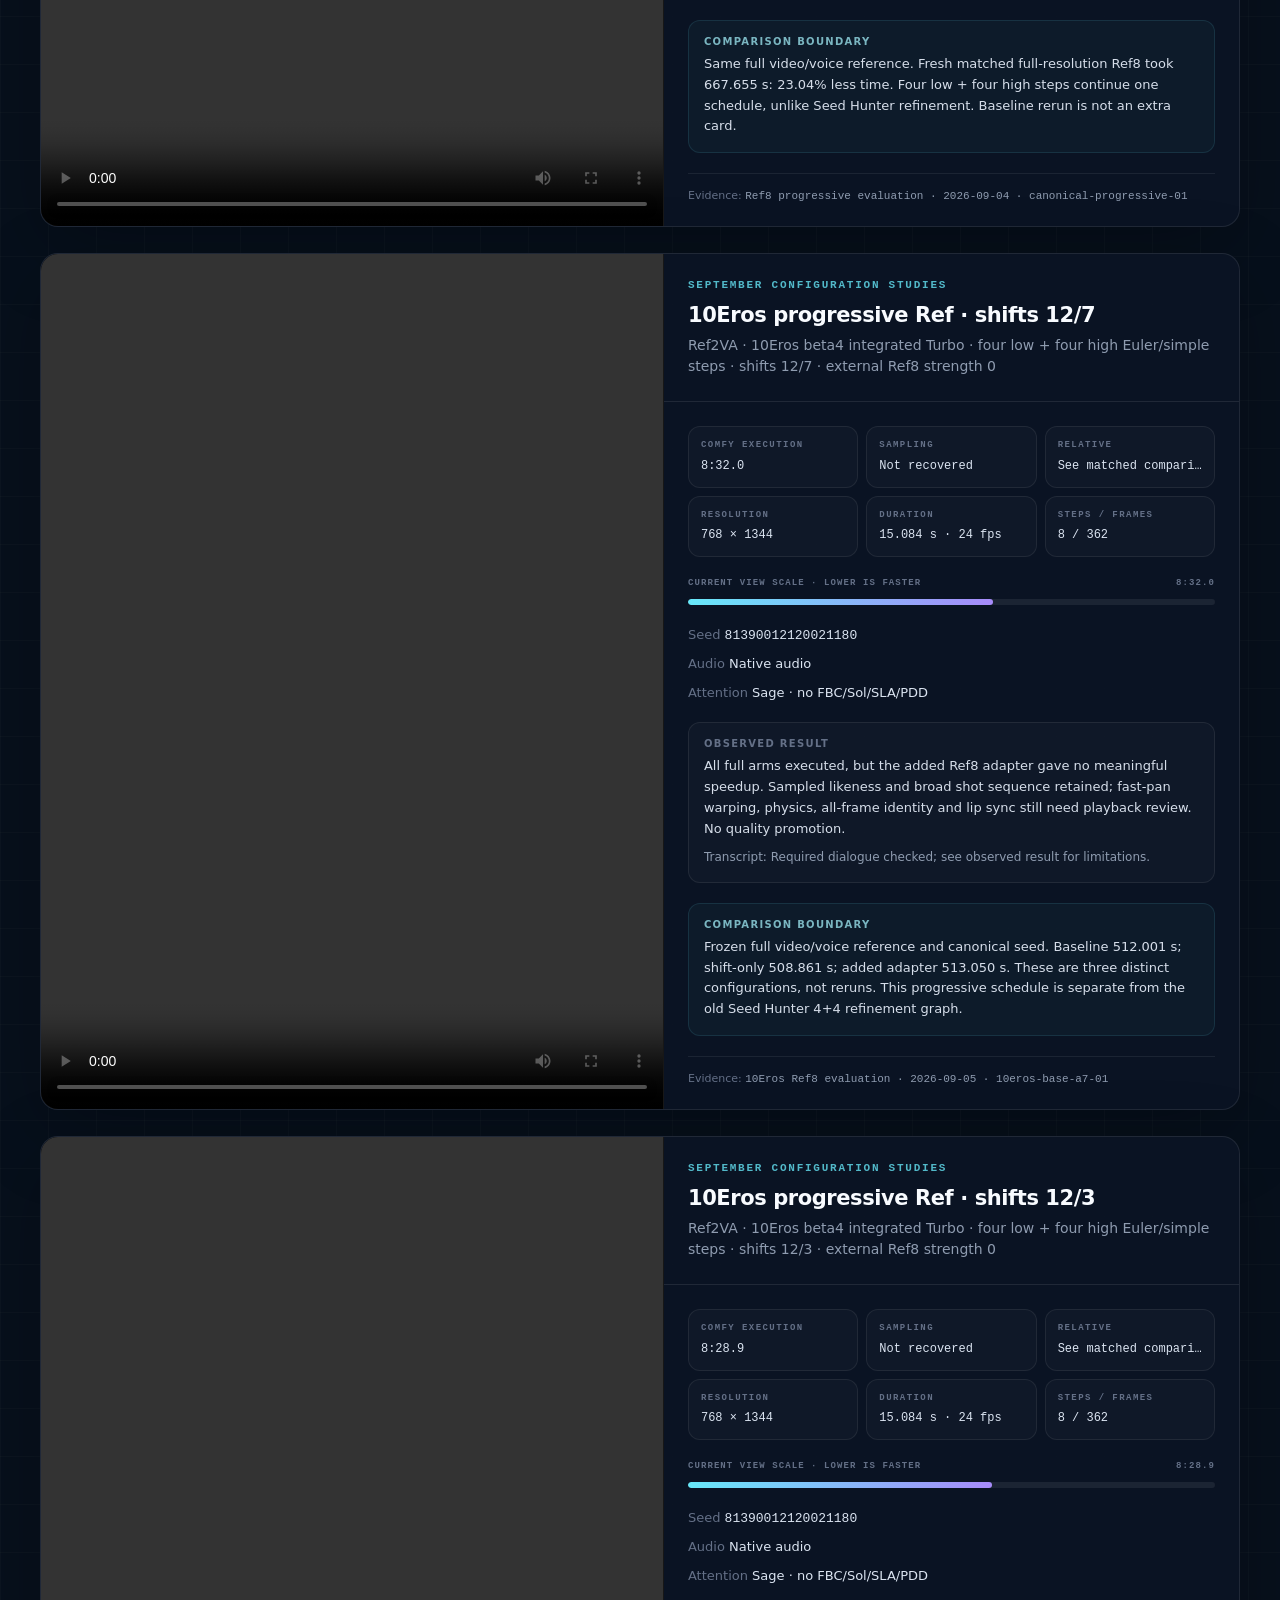
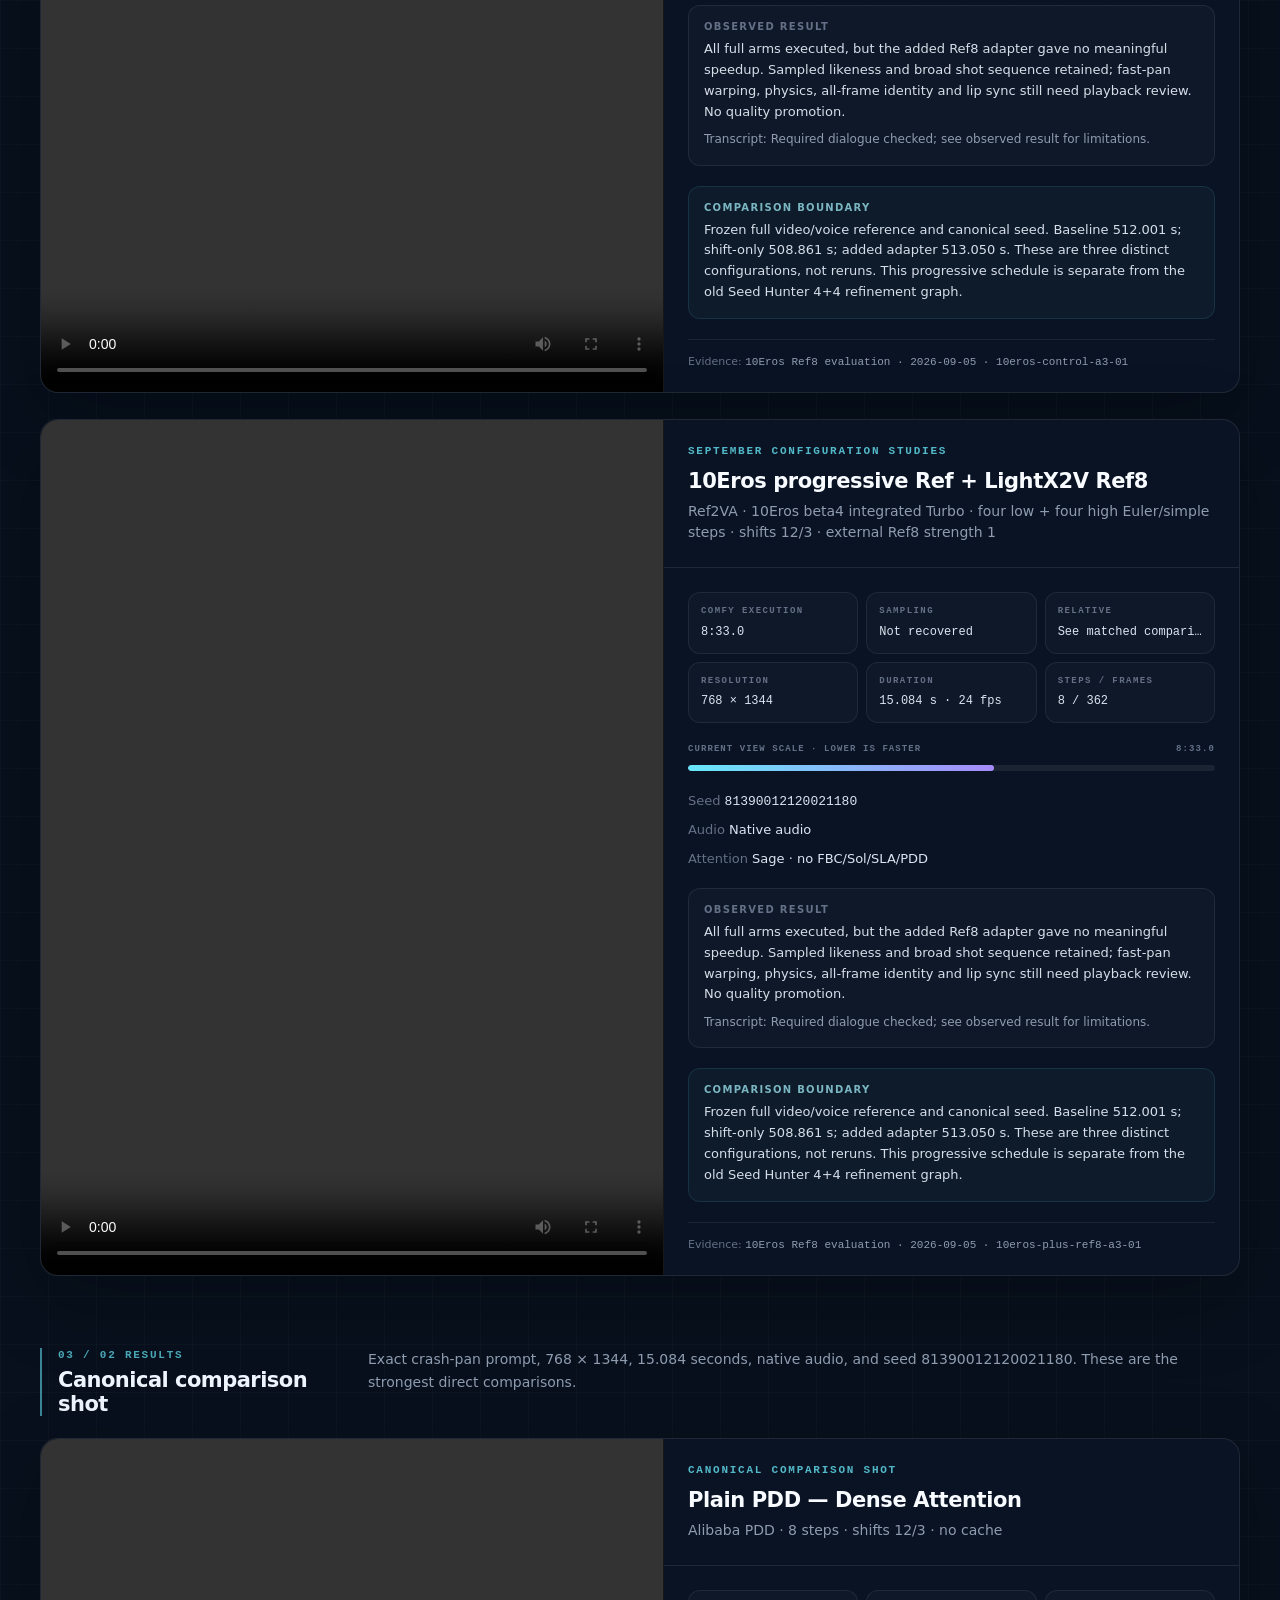
==== commit 8a3a2b1e: "Lead with current reference workflows and remove spot-check cards" ====
--- a/index.html
+++ b/index.html
@@ -10,7 +10,7 @@
     <meta name="theme-color" content="#07101c" />
     <title>MiniMax H3 Attention &amp; Workflow Comparison</title>
     <link rel="stylesheet" href="./assets/styles.css" />
-    <script src="./assets/app.js?v=20260907-1" defer></script>
+    <script src="./assets/app.js?v=20260908-1" defer></script>
   </head>
   <body>
     <div class="ambient" aria-hidden="true"></div>
@@ -24,7 +24,7 @@
         <div class="eyebrow-row">
           <span class="pill pill-cyan">MiniMax H3</span>
           <span class="pill">RTX 5090 · Prometheus</span>
-          <span class="pill">31 measured test cards</span>
+          <span class="pill">24 measured test cards</span>
         </div>
 
         <div class="hero-grid">
@@ -55,9 +55,9 @@
         <div class="filters" role="group" aria-label="Filter results">
           <button class="filter active" type="button" data-filter="all">All results</button>
           <button class="filter" type="button" data-filter="post-launch">September additions</button>
+          <button class="filter" type="button" data-filter="reference">Current references</button>
           <button class="filter" type="button" data-filter="canonical">Canonical shot</button>
           <button class="filter" type="button" data-filter="workflow-study">Seed Hunter + 10Eros</button>
-          <button class="filter" type="button" data-filter="spot-check">Spot checks</button>
         </div>
         <label class="sort-label">
           Sort
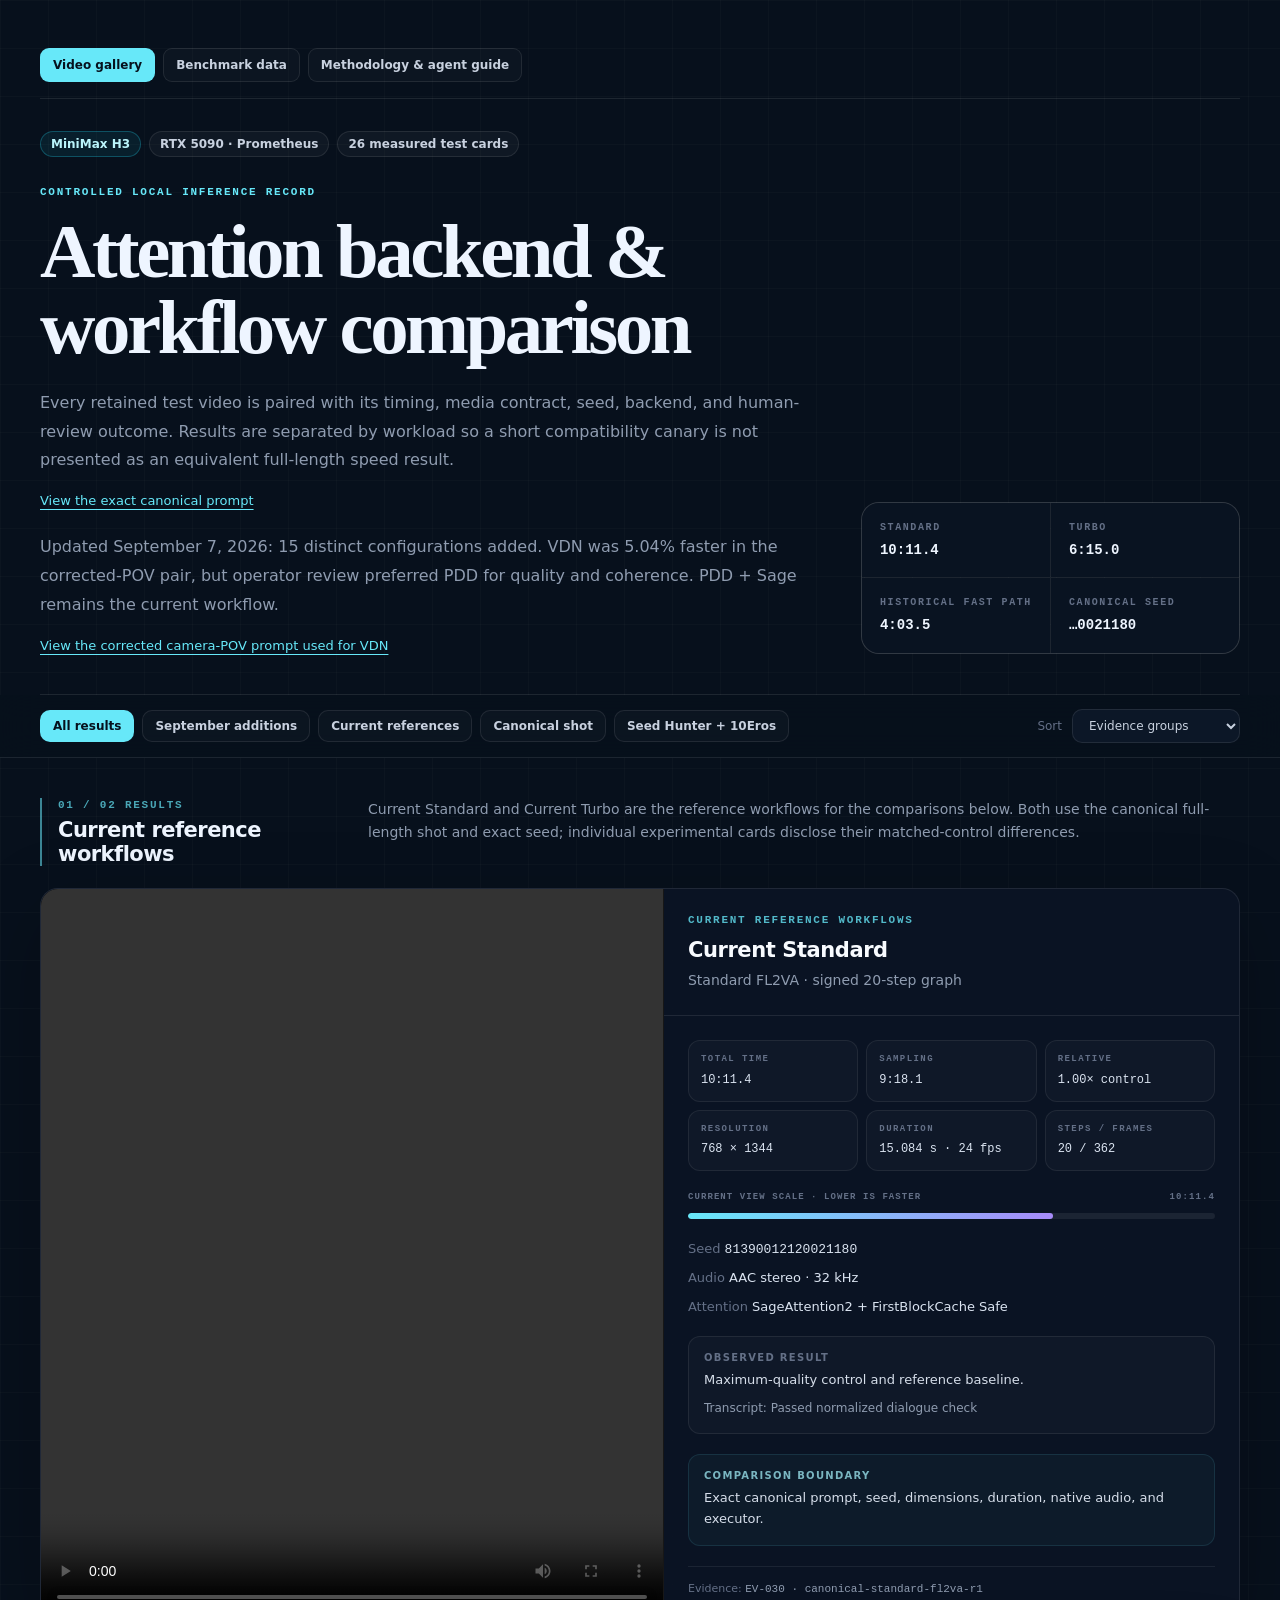
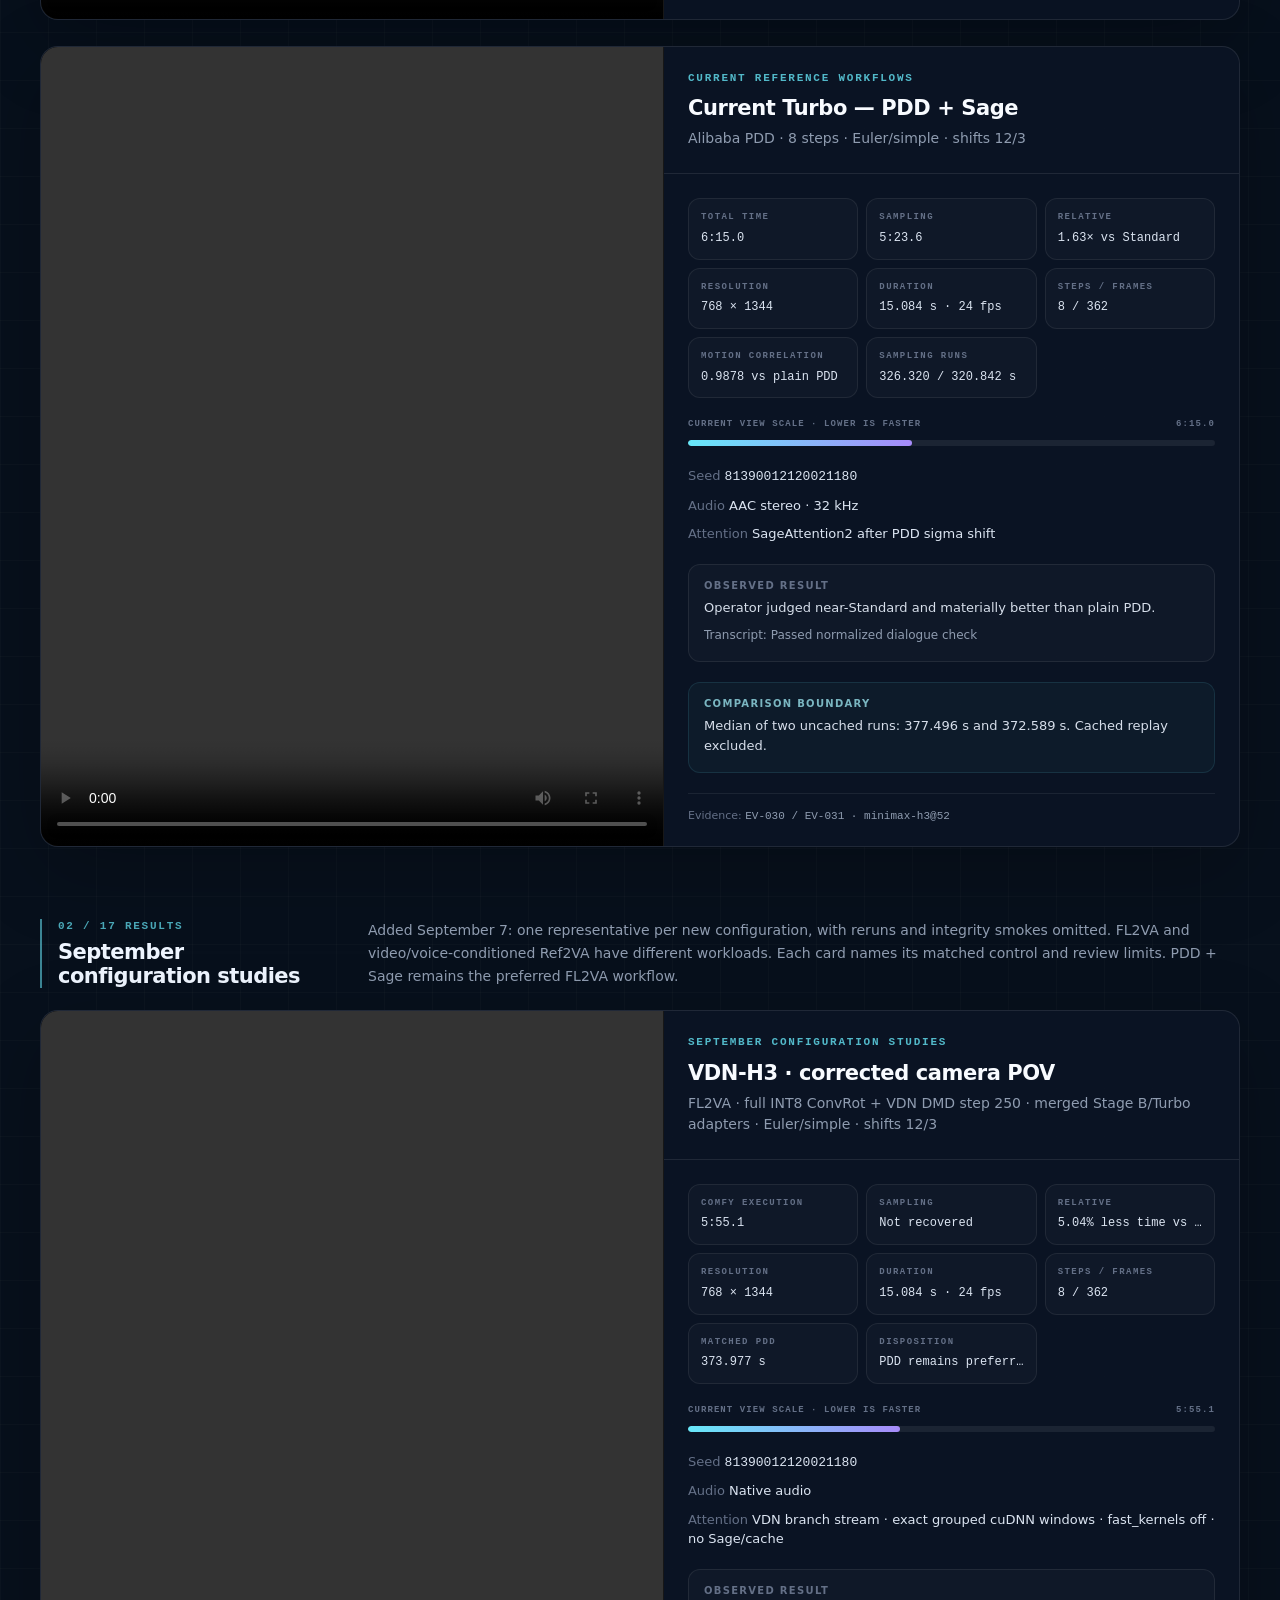
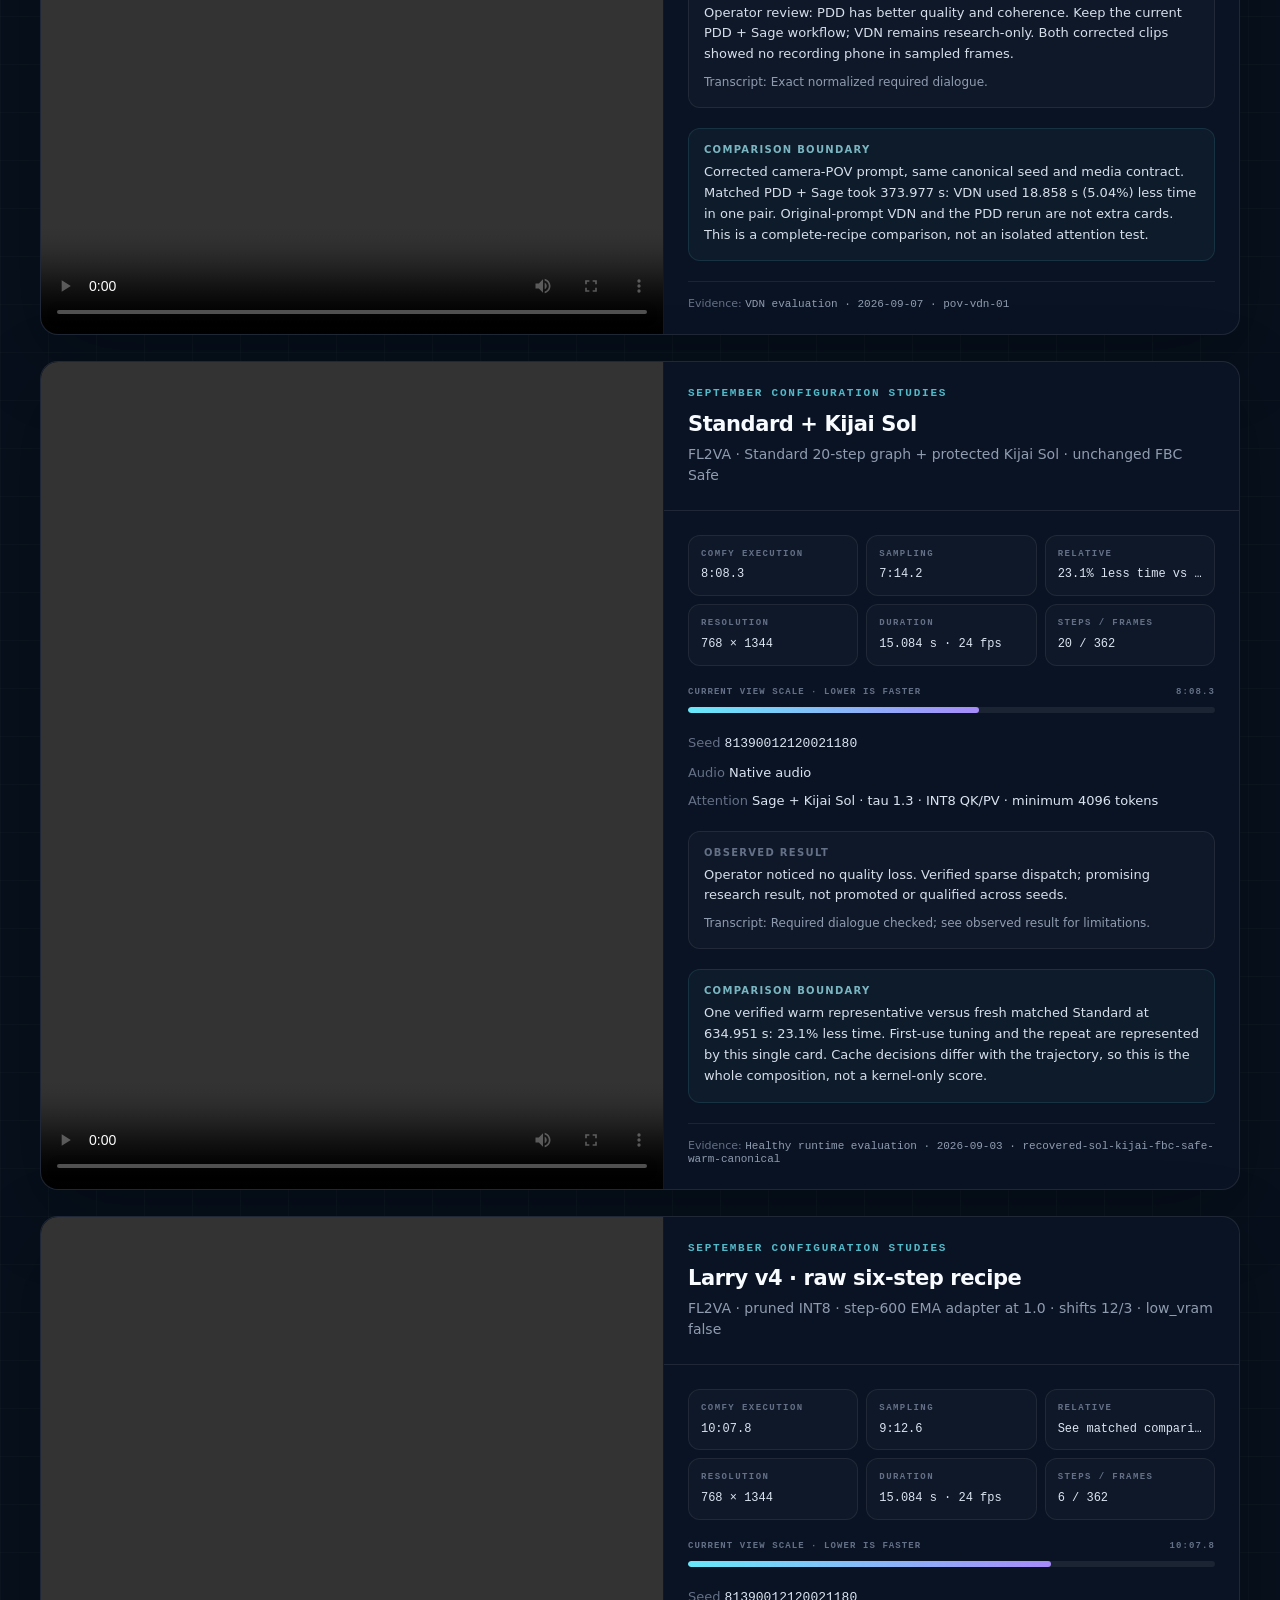
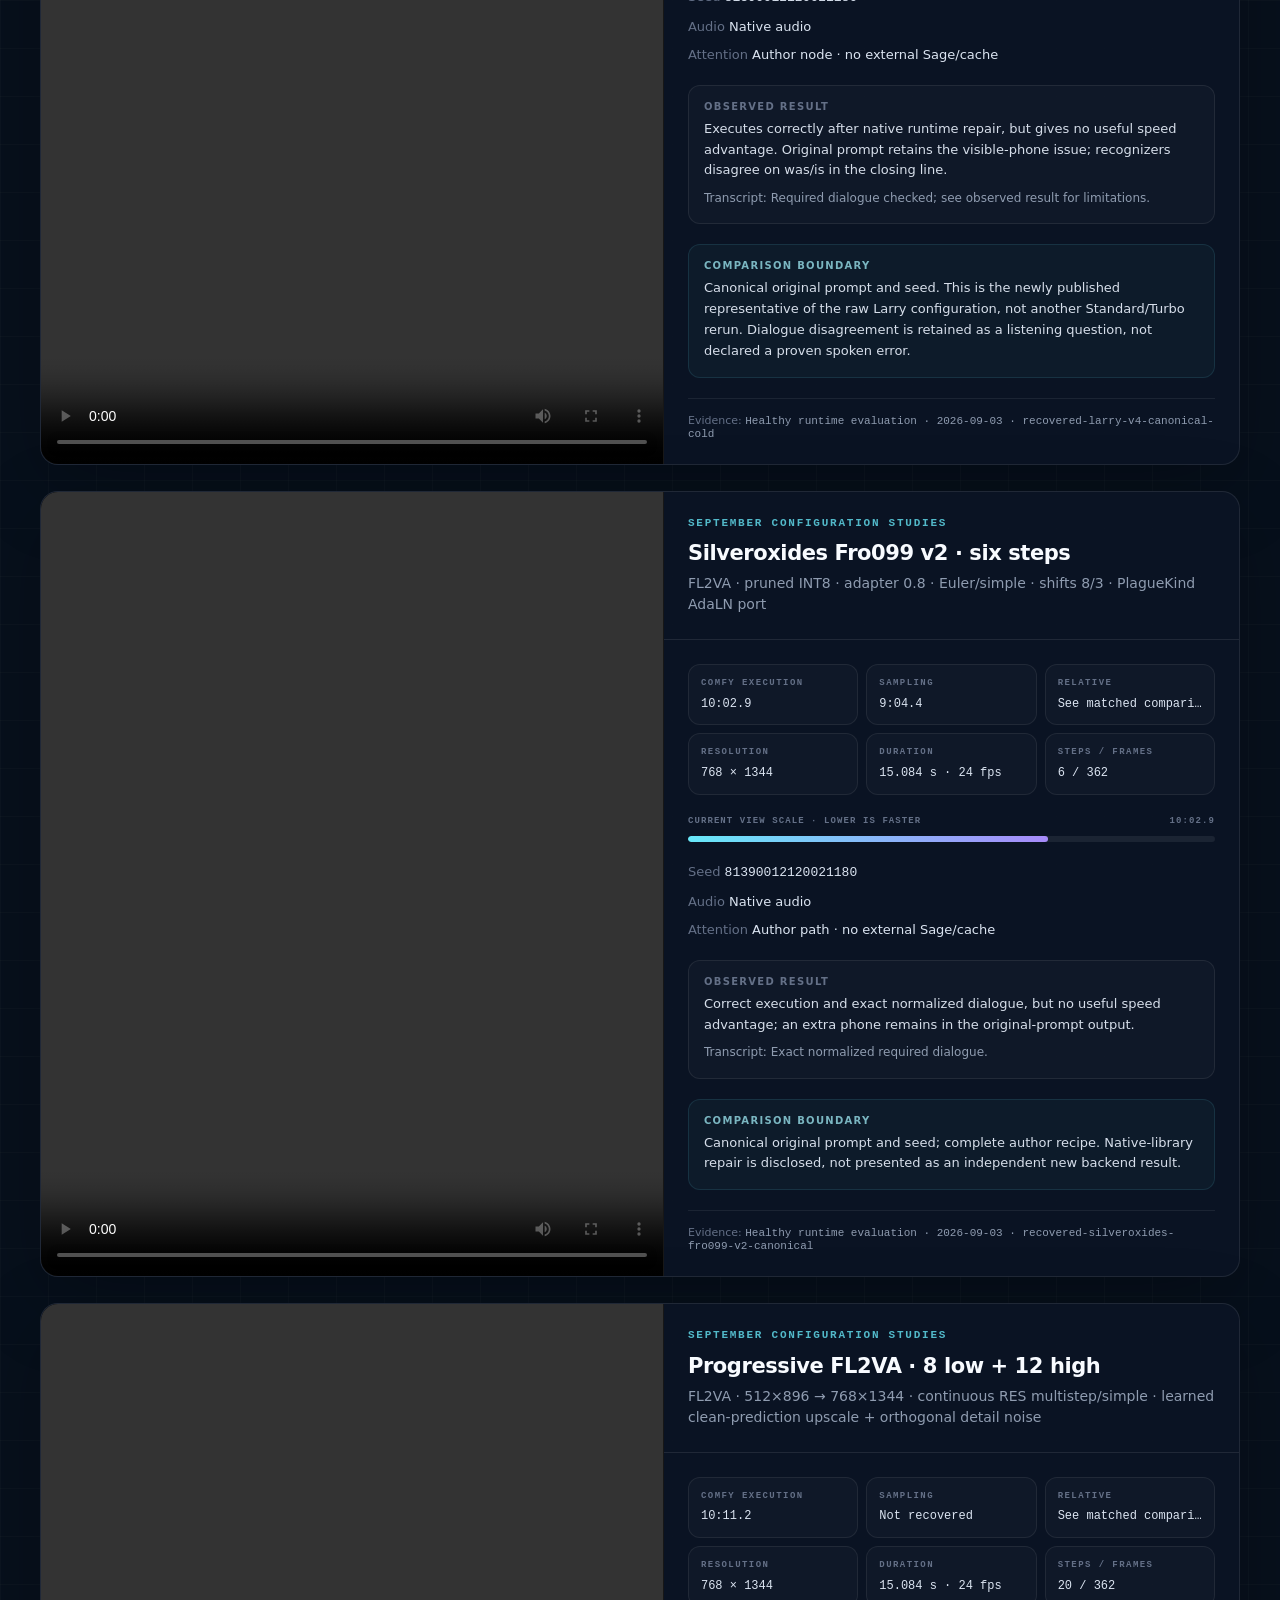
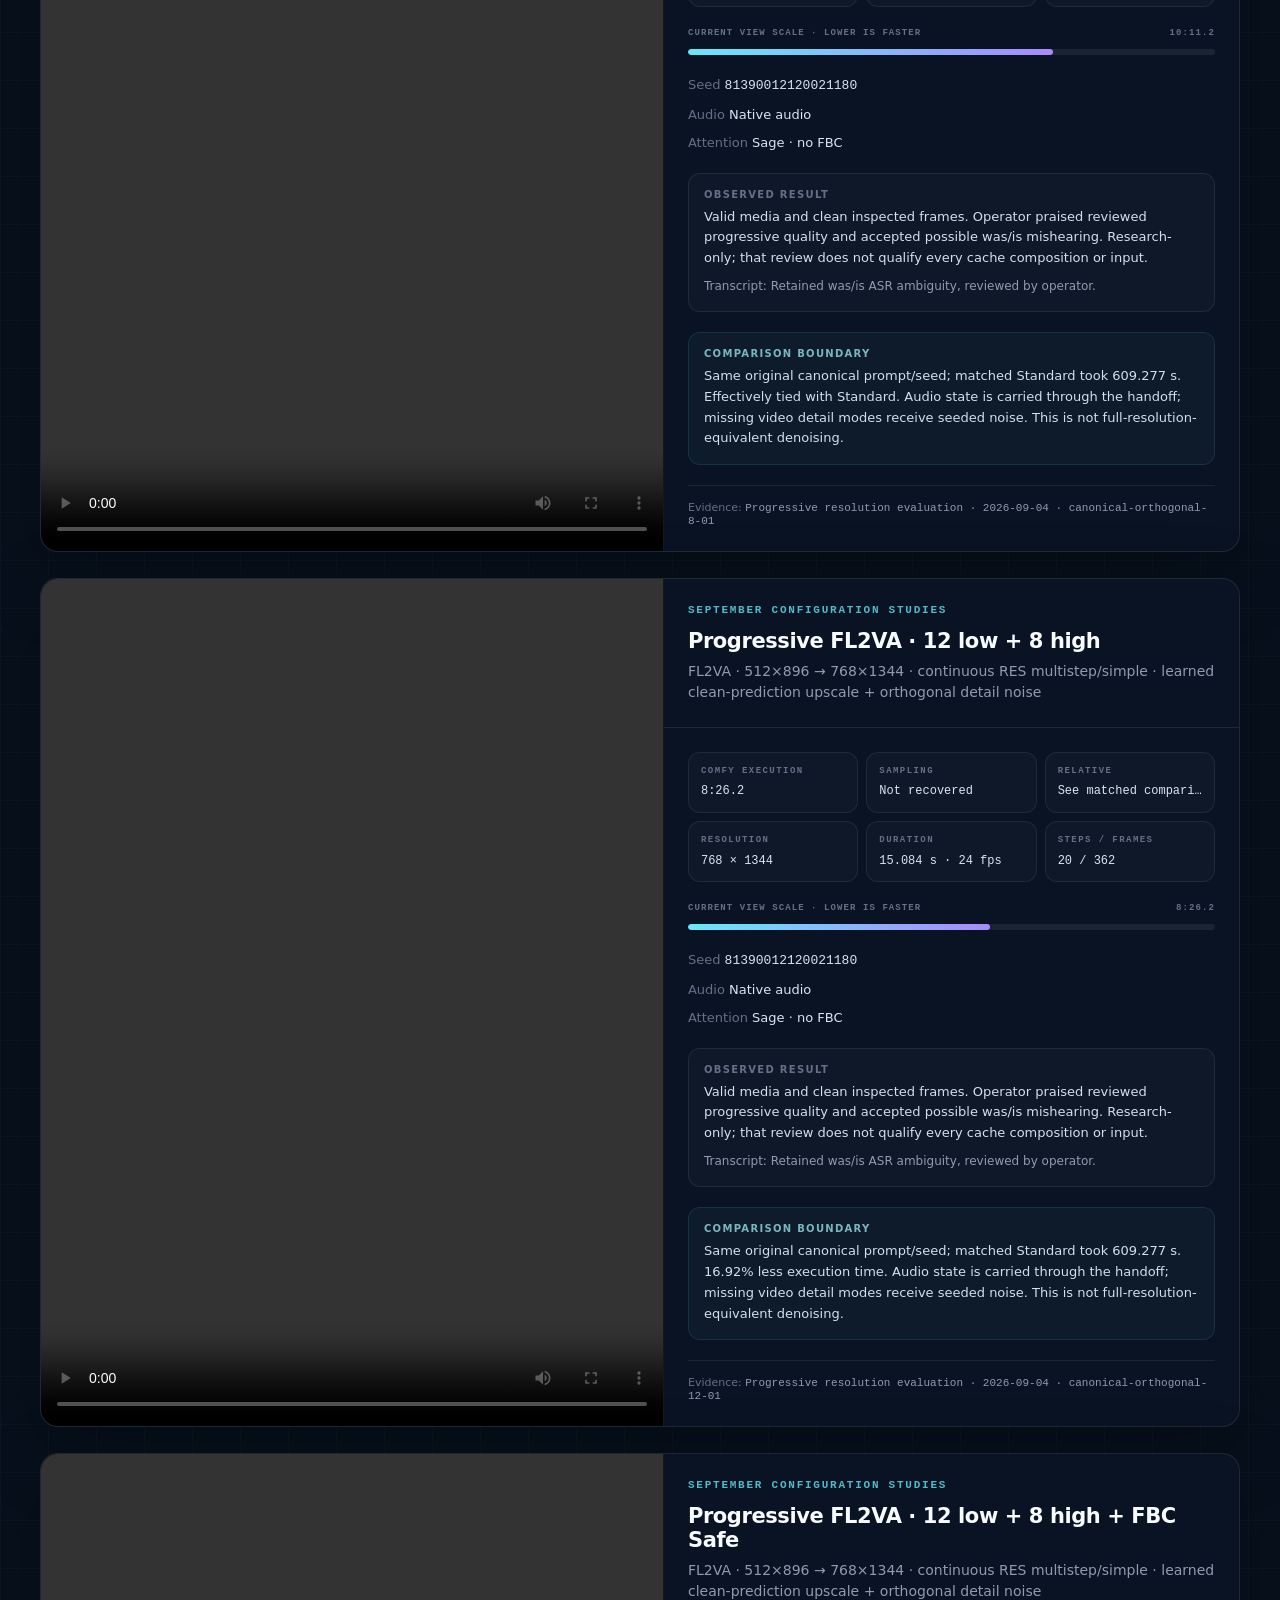
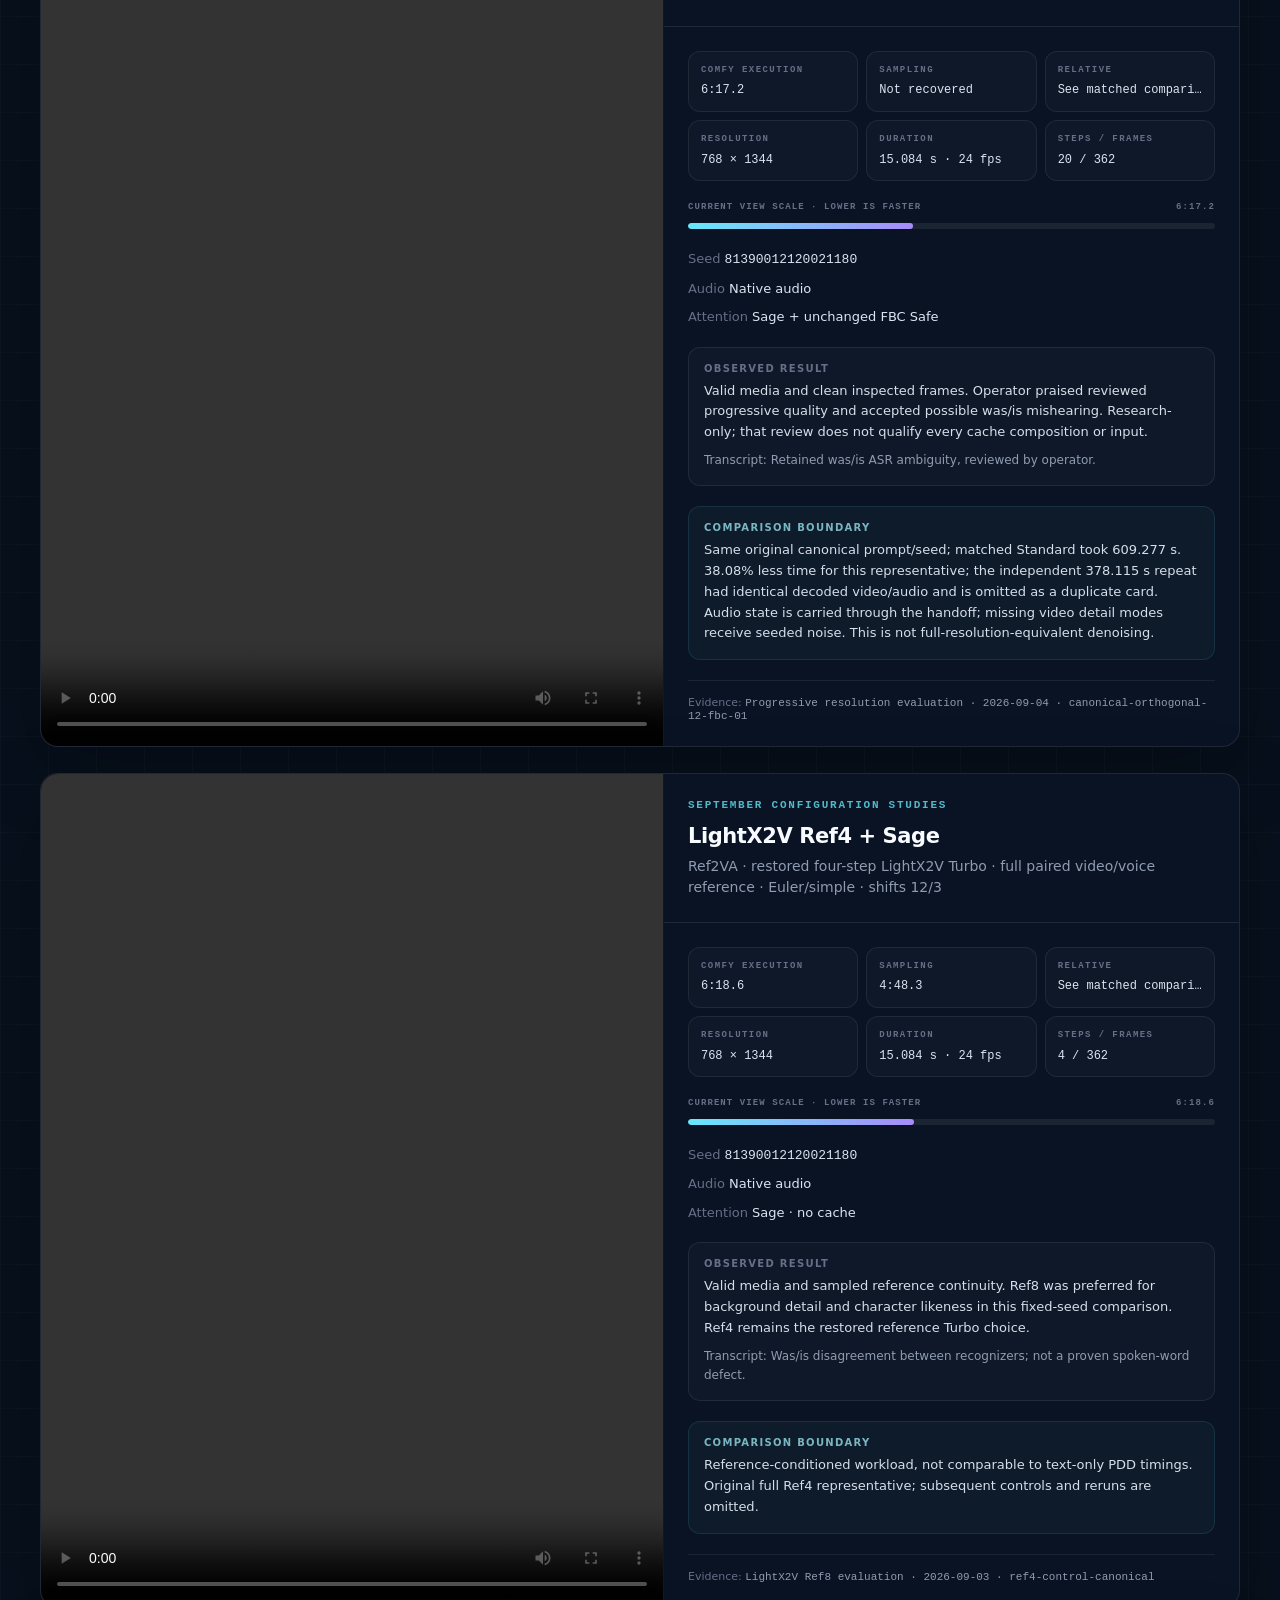
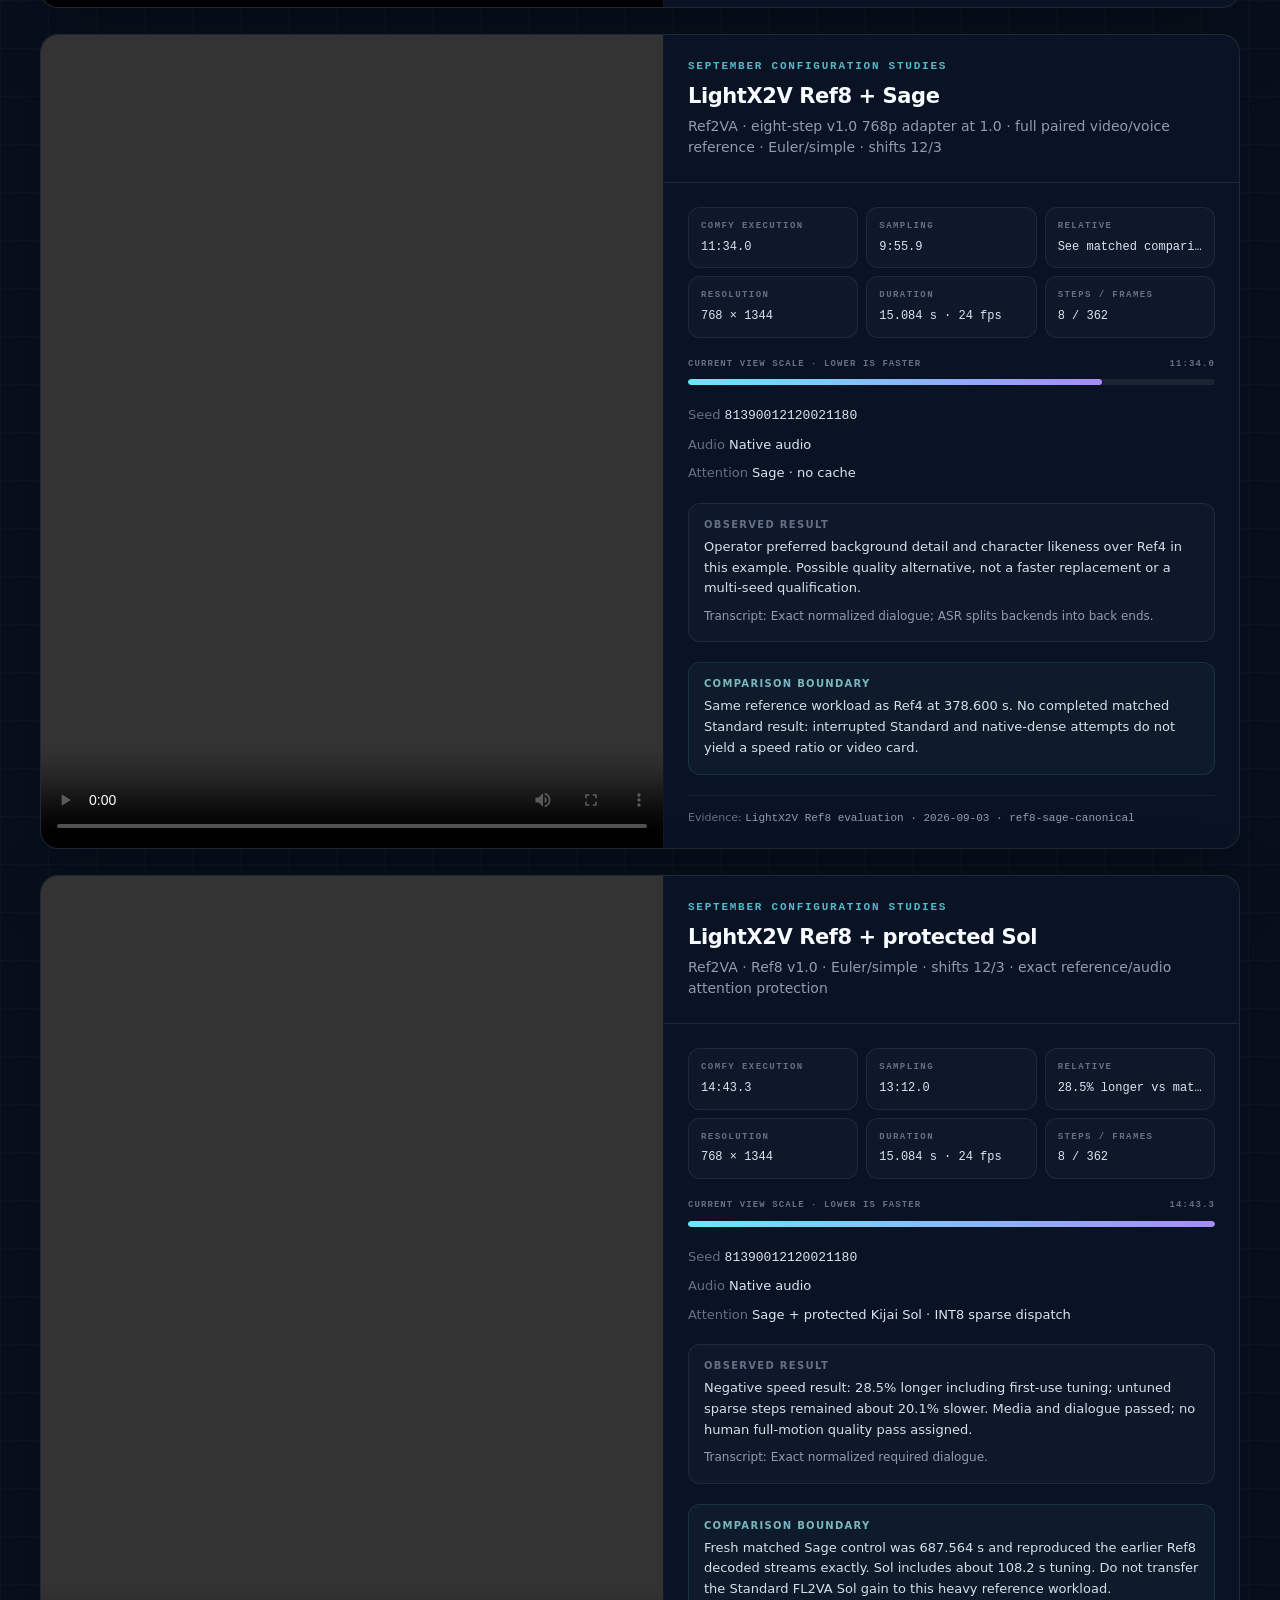
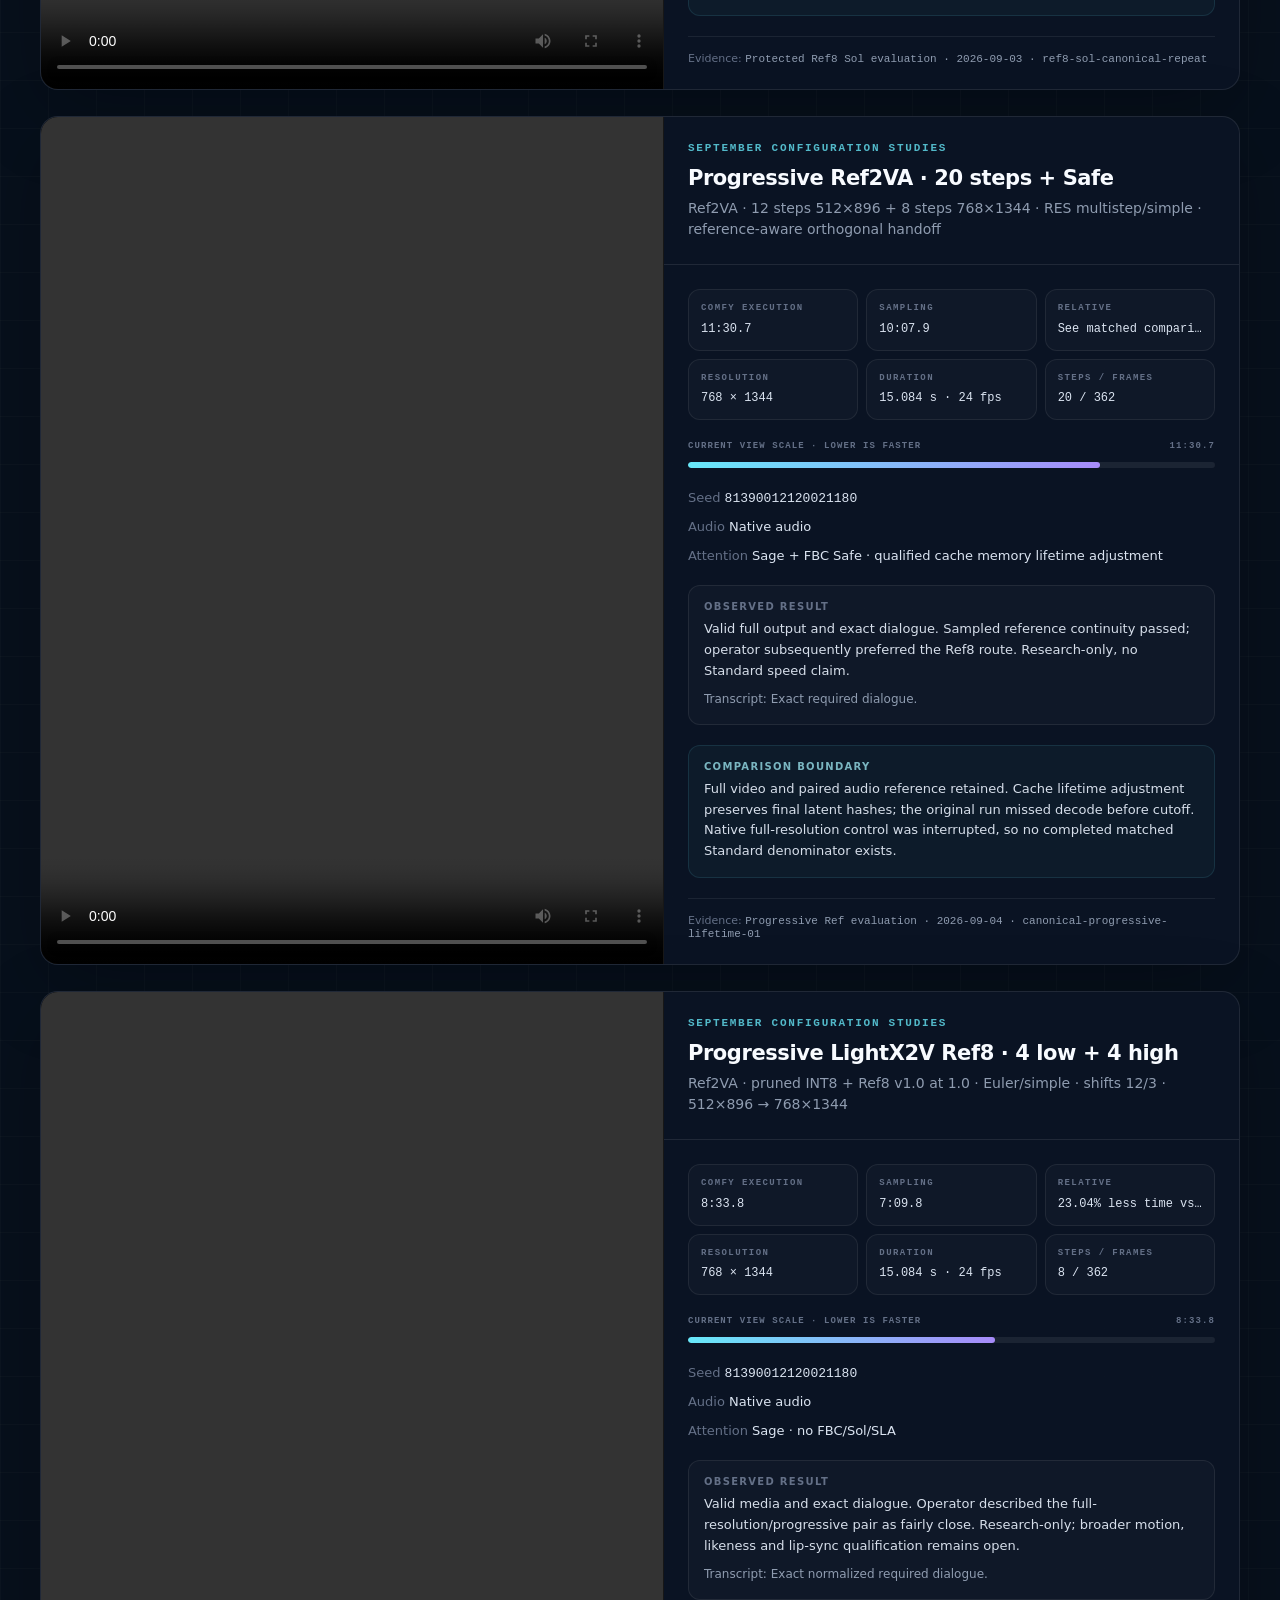
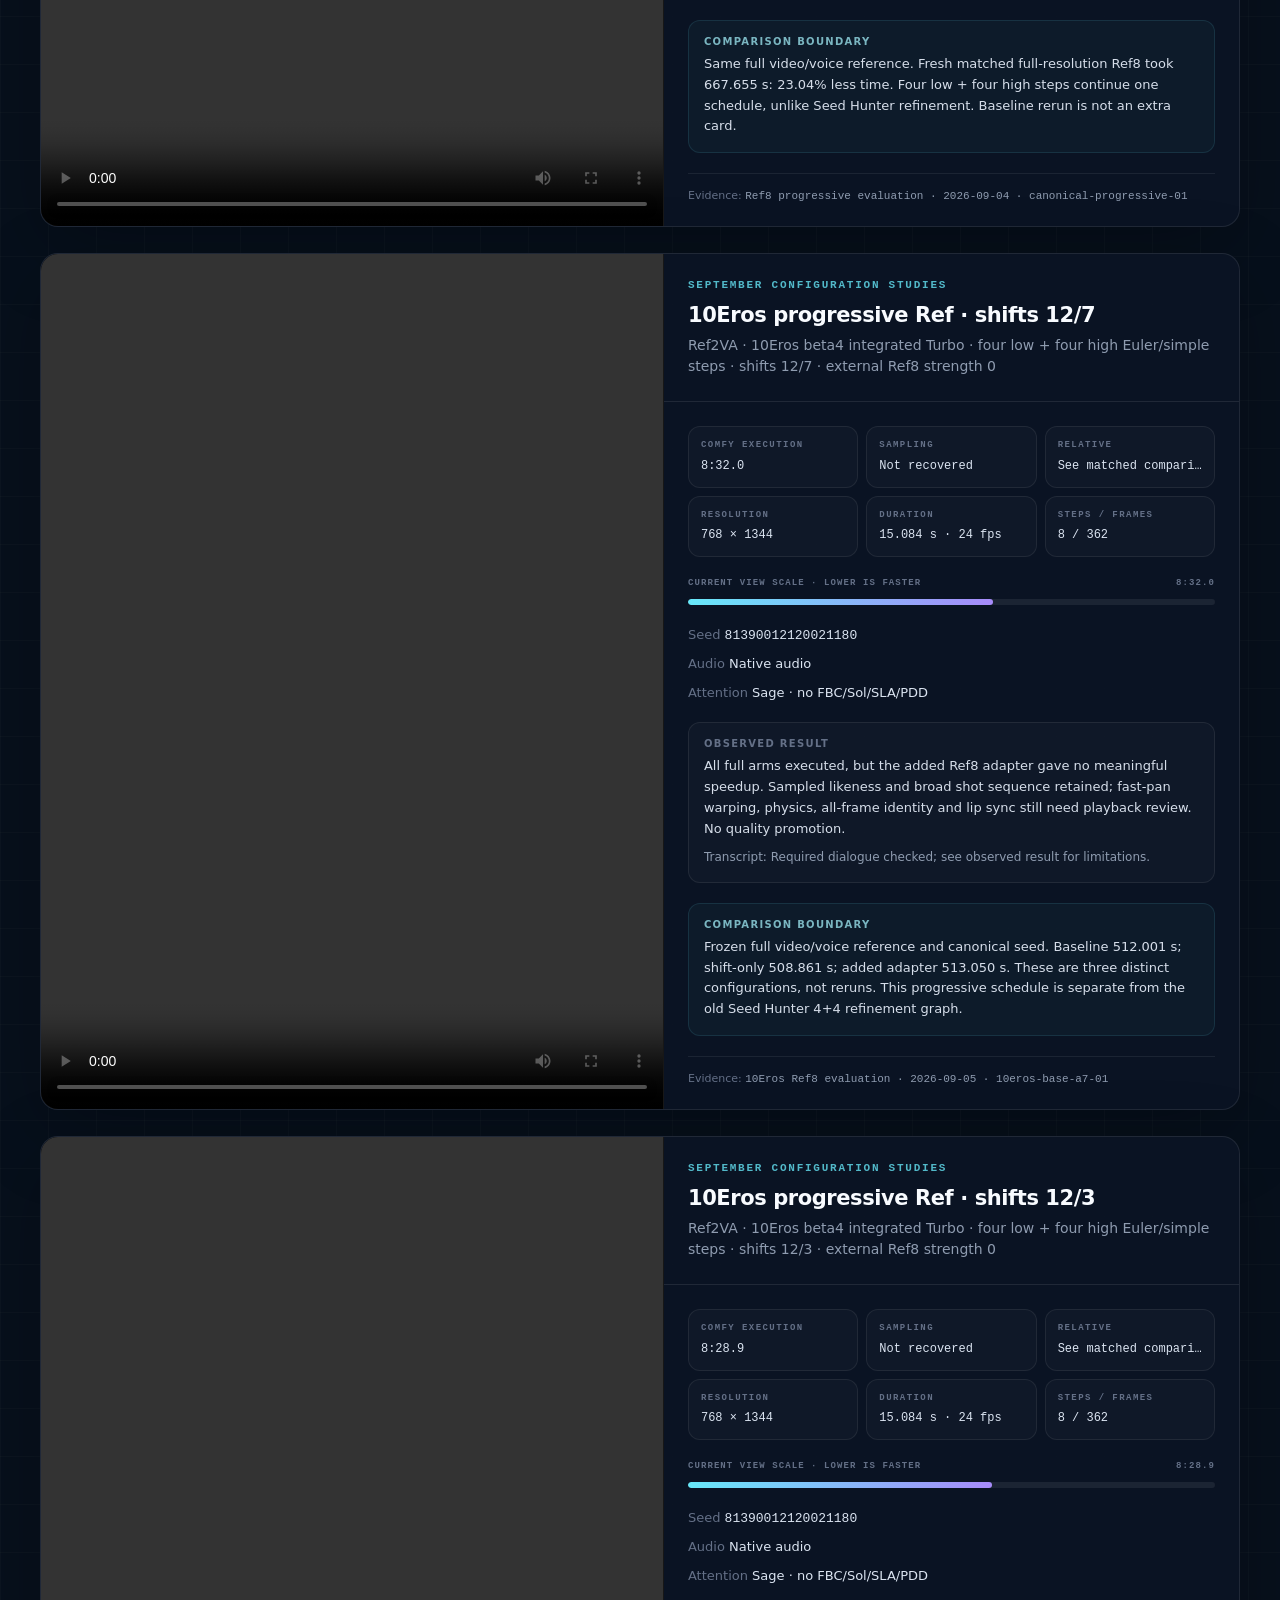
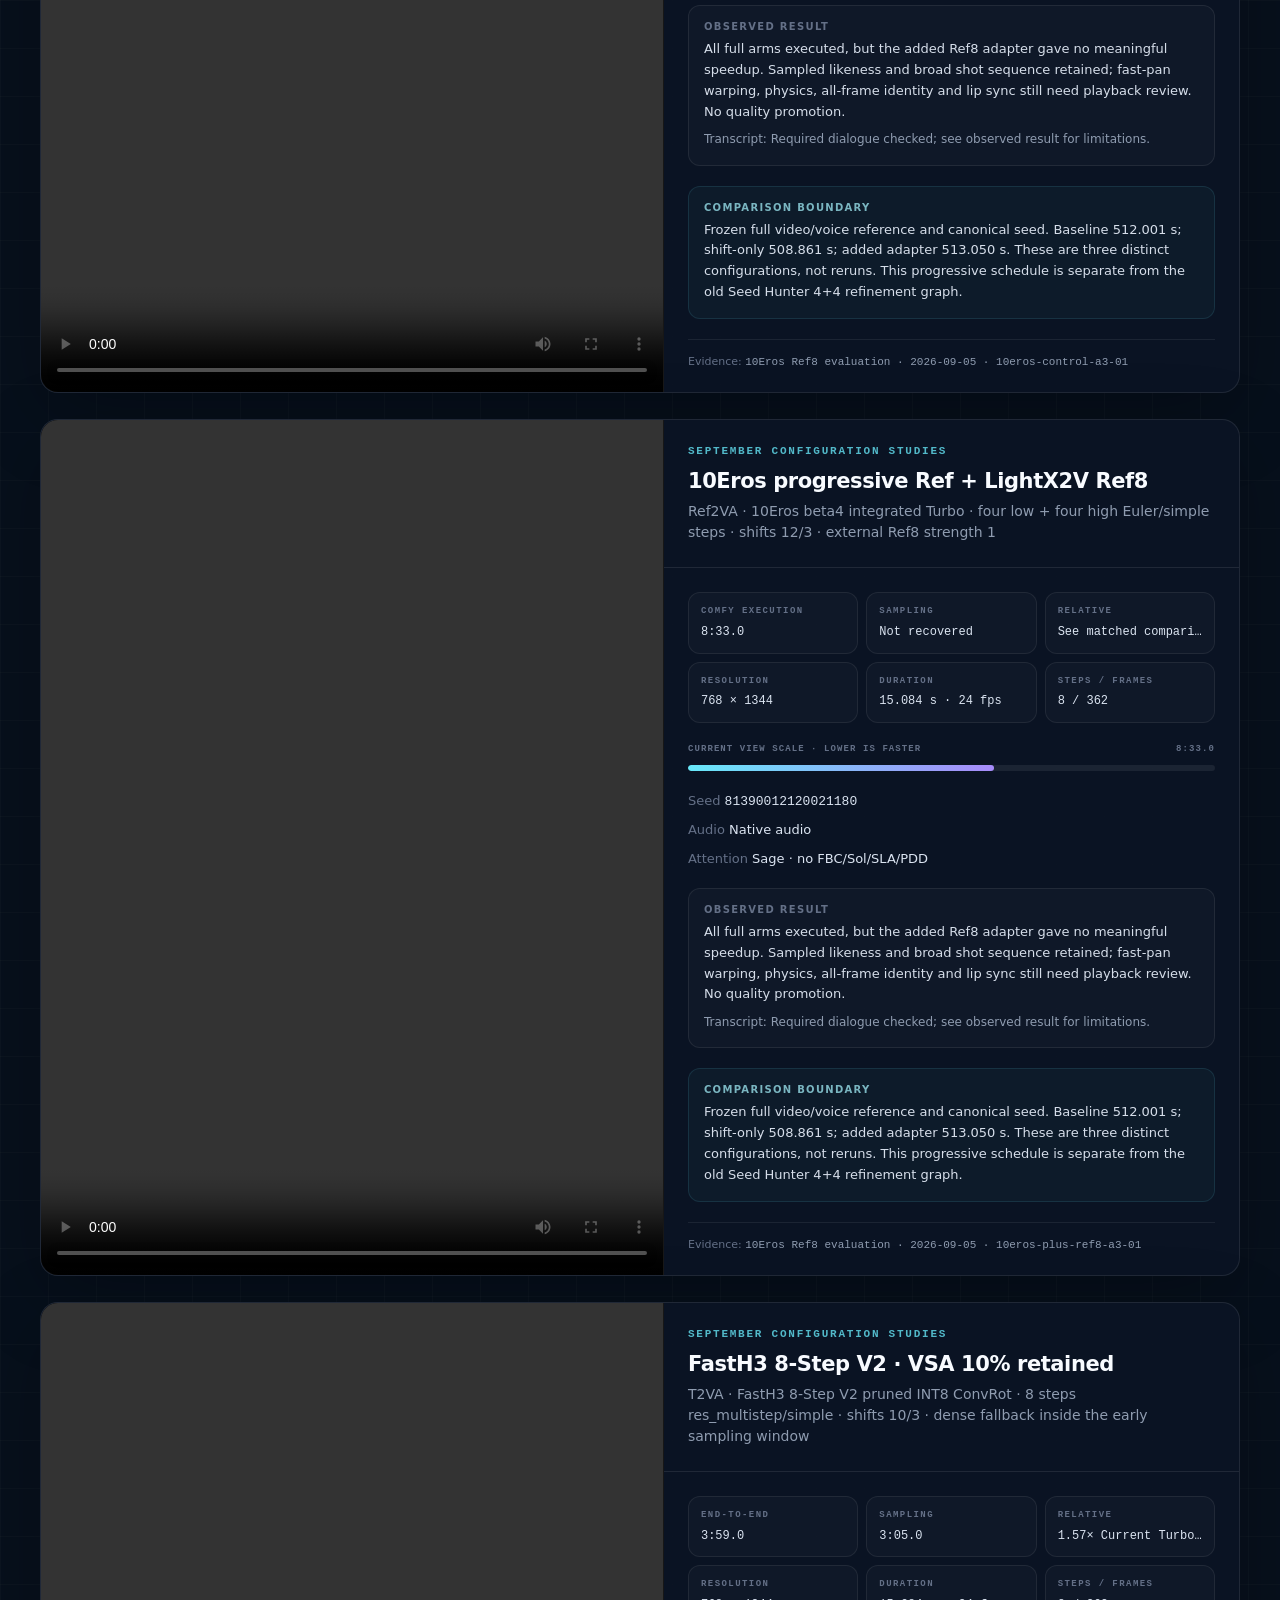
==== commit dc5fcba7: "Add FastH3 8-Step V2 sparse-attention runs Two new cards publish the official ComfyUI template setti" ====
--- a/index.html
+++ b/index.html
@@ -10,7 +10,7 @@
     <meta name="theme-color" content="#07101c" />
     <title>MiniMax H3 Attention &amp; Workflow Comparison</title>
     <link rel="stylesheet" href="./assets/styles.css" />
-    <script src="./assets/app.js?v=20260908-1" defer></script>
+    <script src="./assets/app.js?v=20260917-1" defer></script>
   </head>
   <body>
     <div class="ambient" aria-hidden="true"></div>
@@ -24,7 +24,7 @@
         <div class="eyebrow-row">
           <span class="pill pill-cyan">MiniMax H3</span>
           <span class="pill">RTX 5090 · Prometheus</span>
-          <span class="pill">24 measured test cards</span>
+          <span class="pill">26 measured test cards</span>
         </div>
 
         <div class="hero-grid">
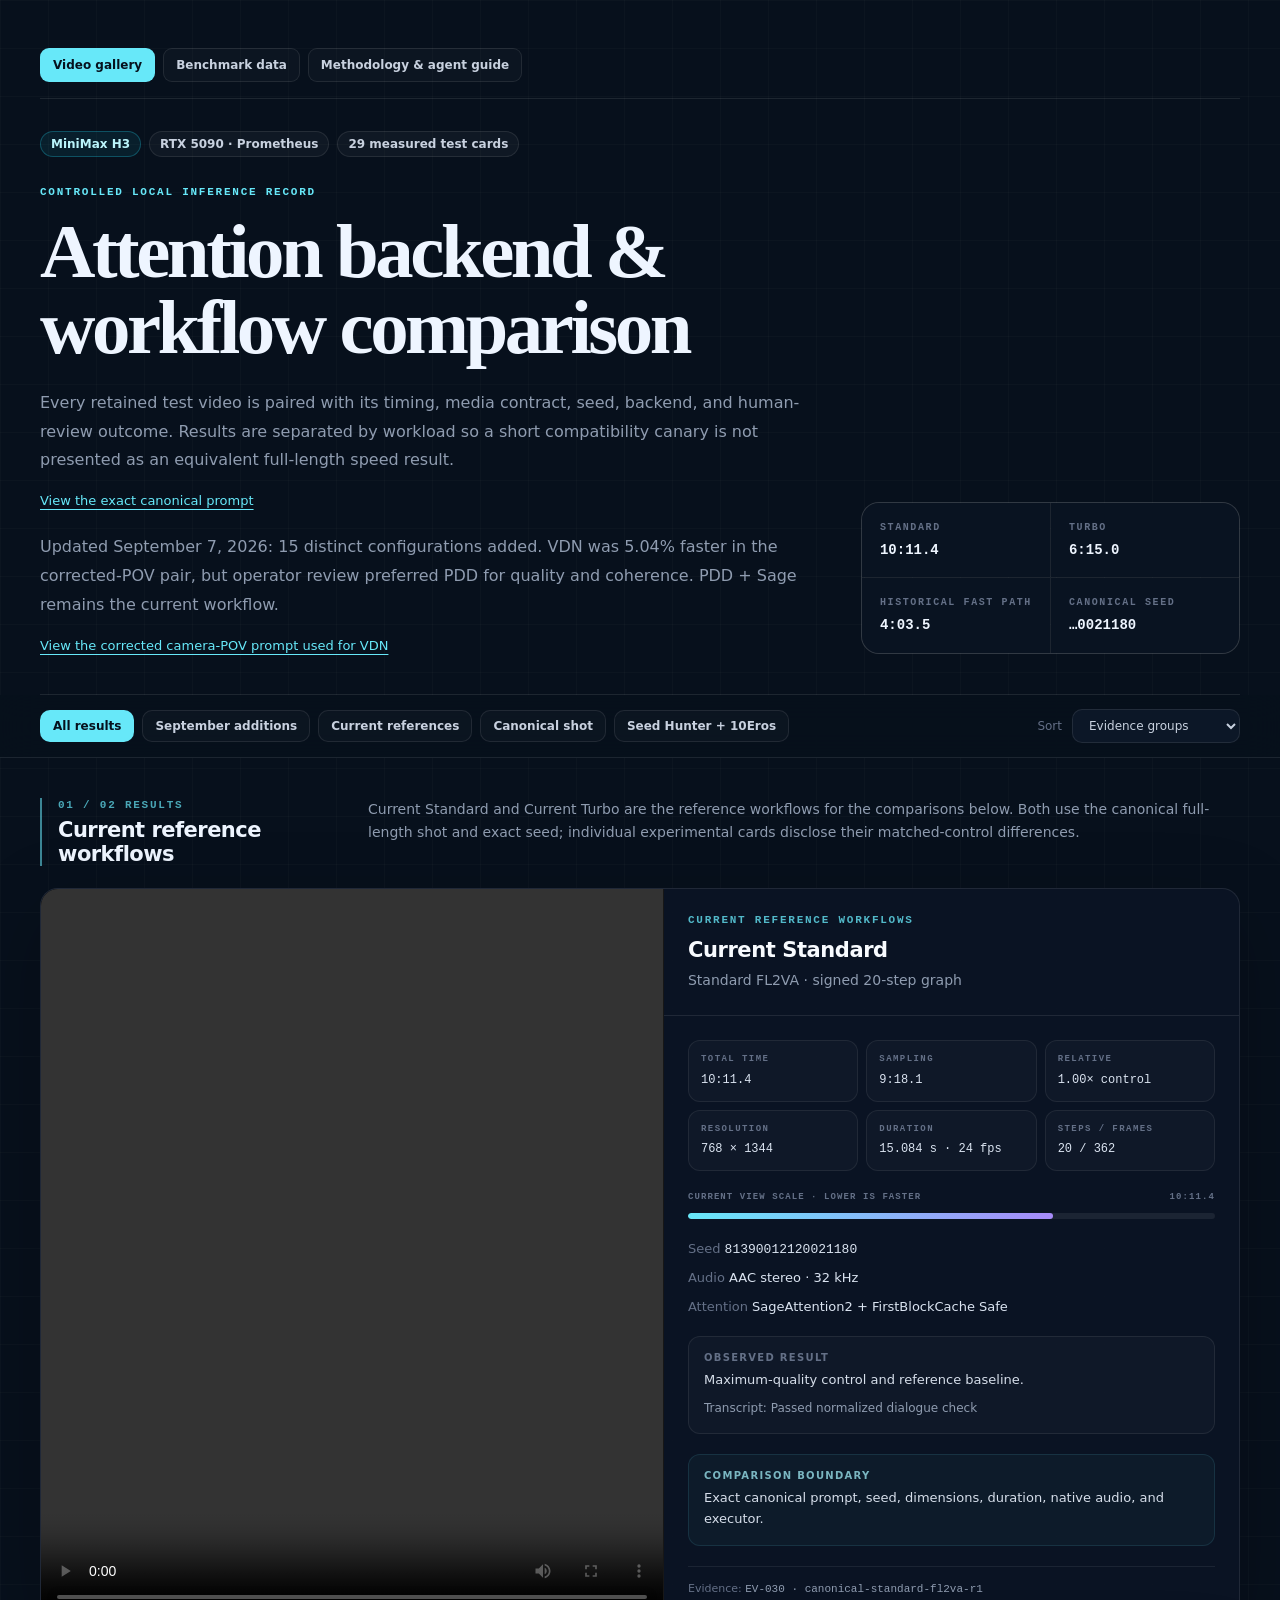
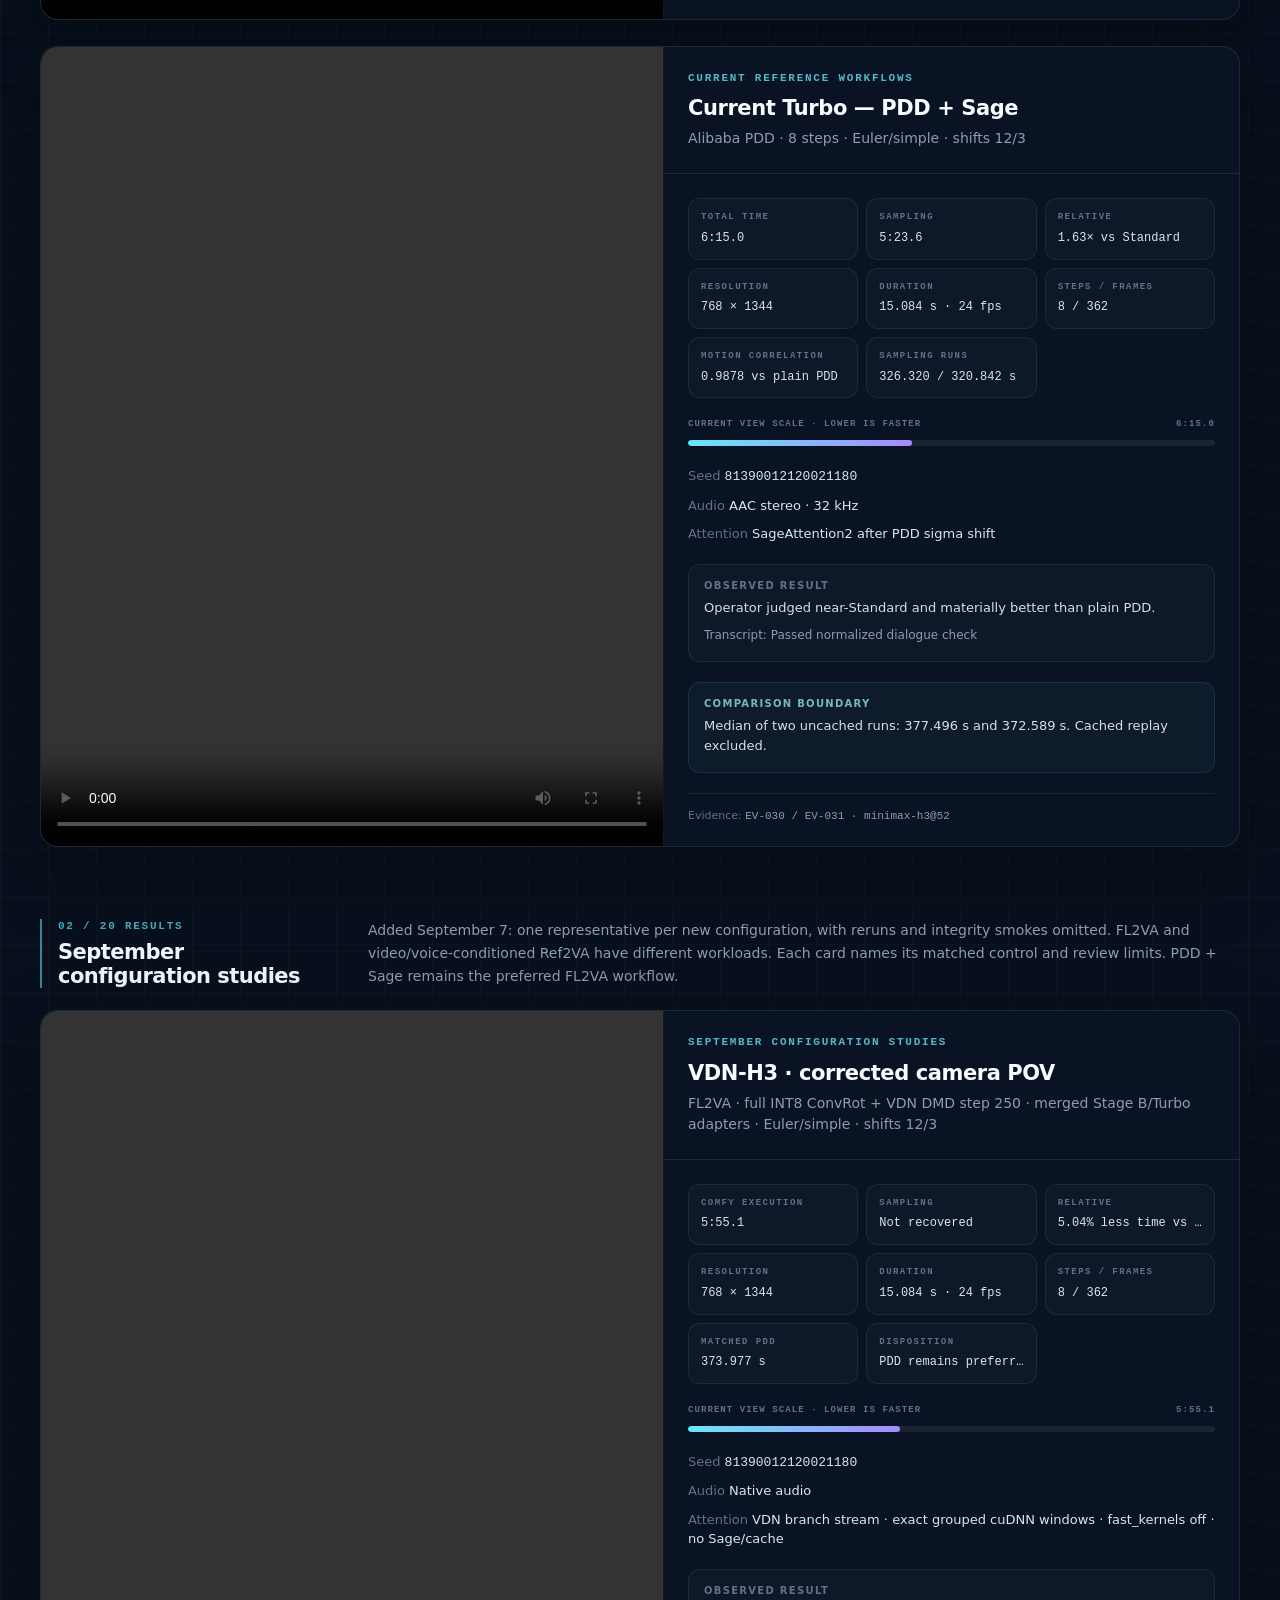
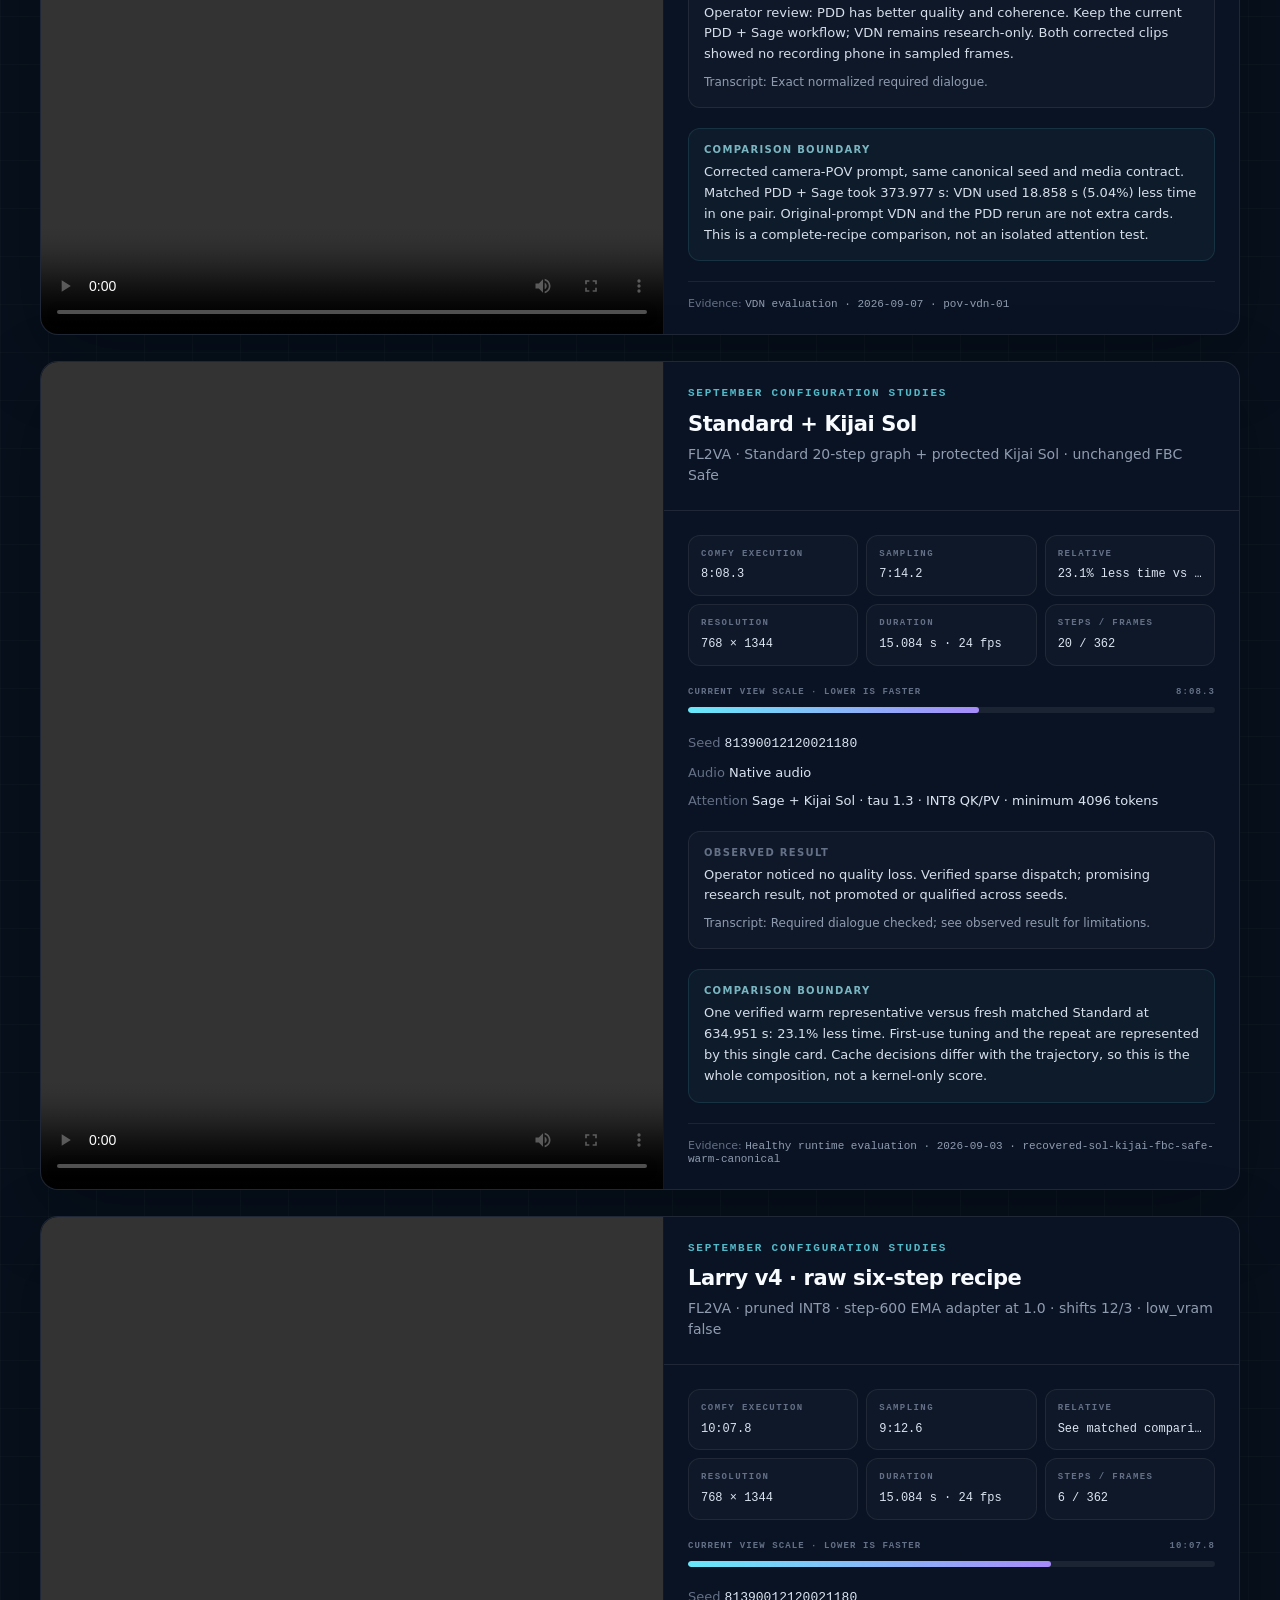
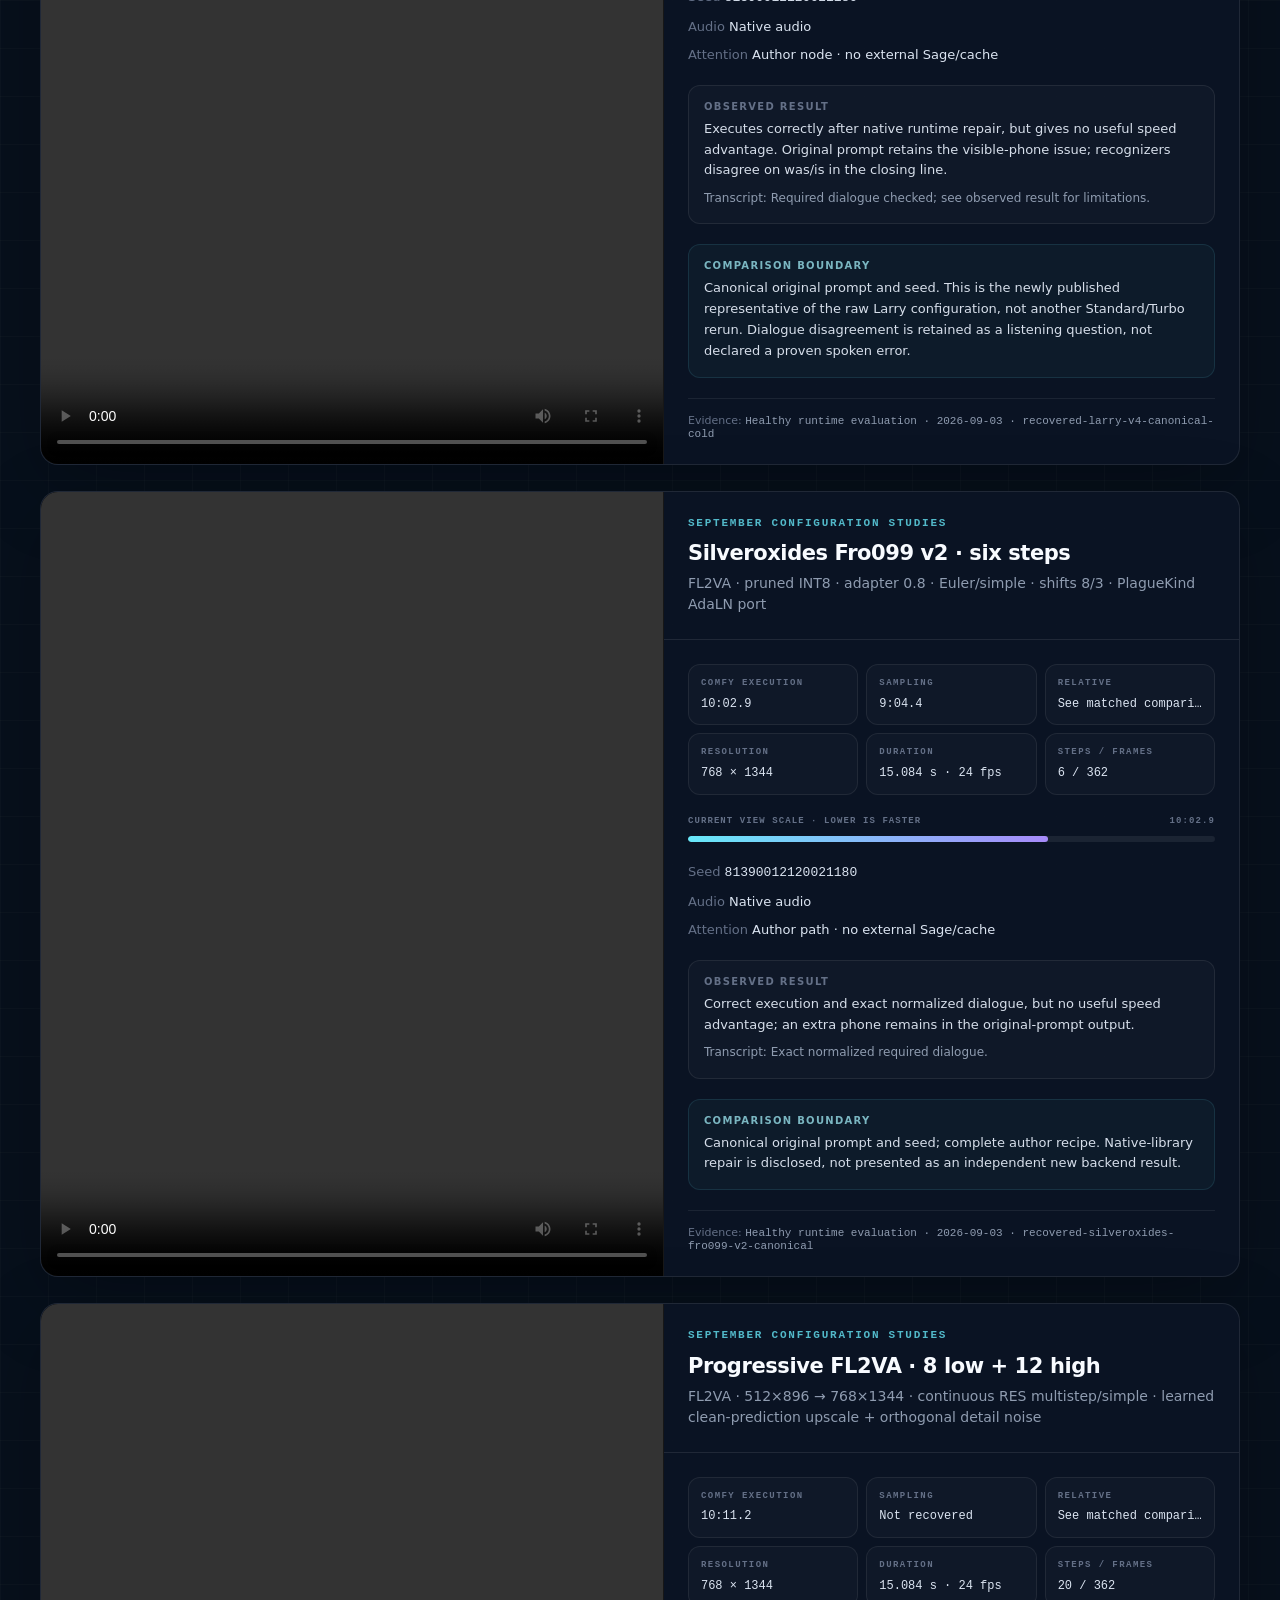
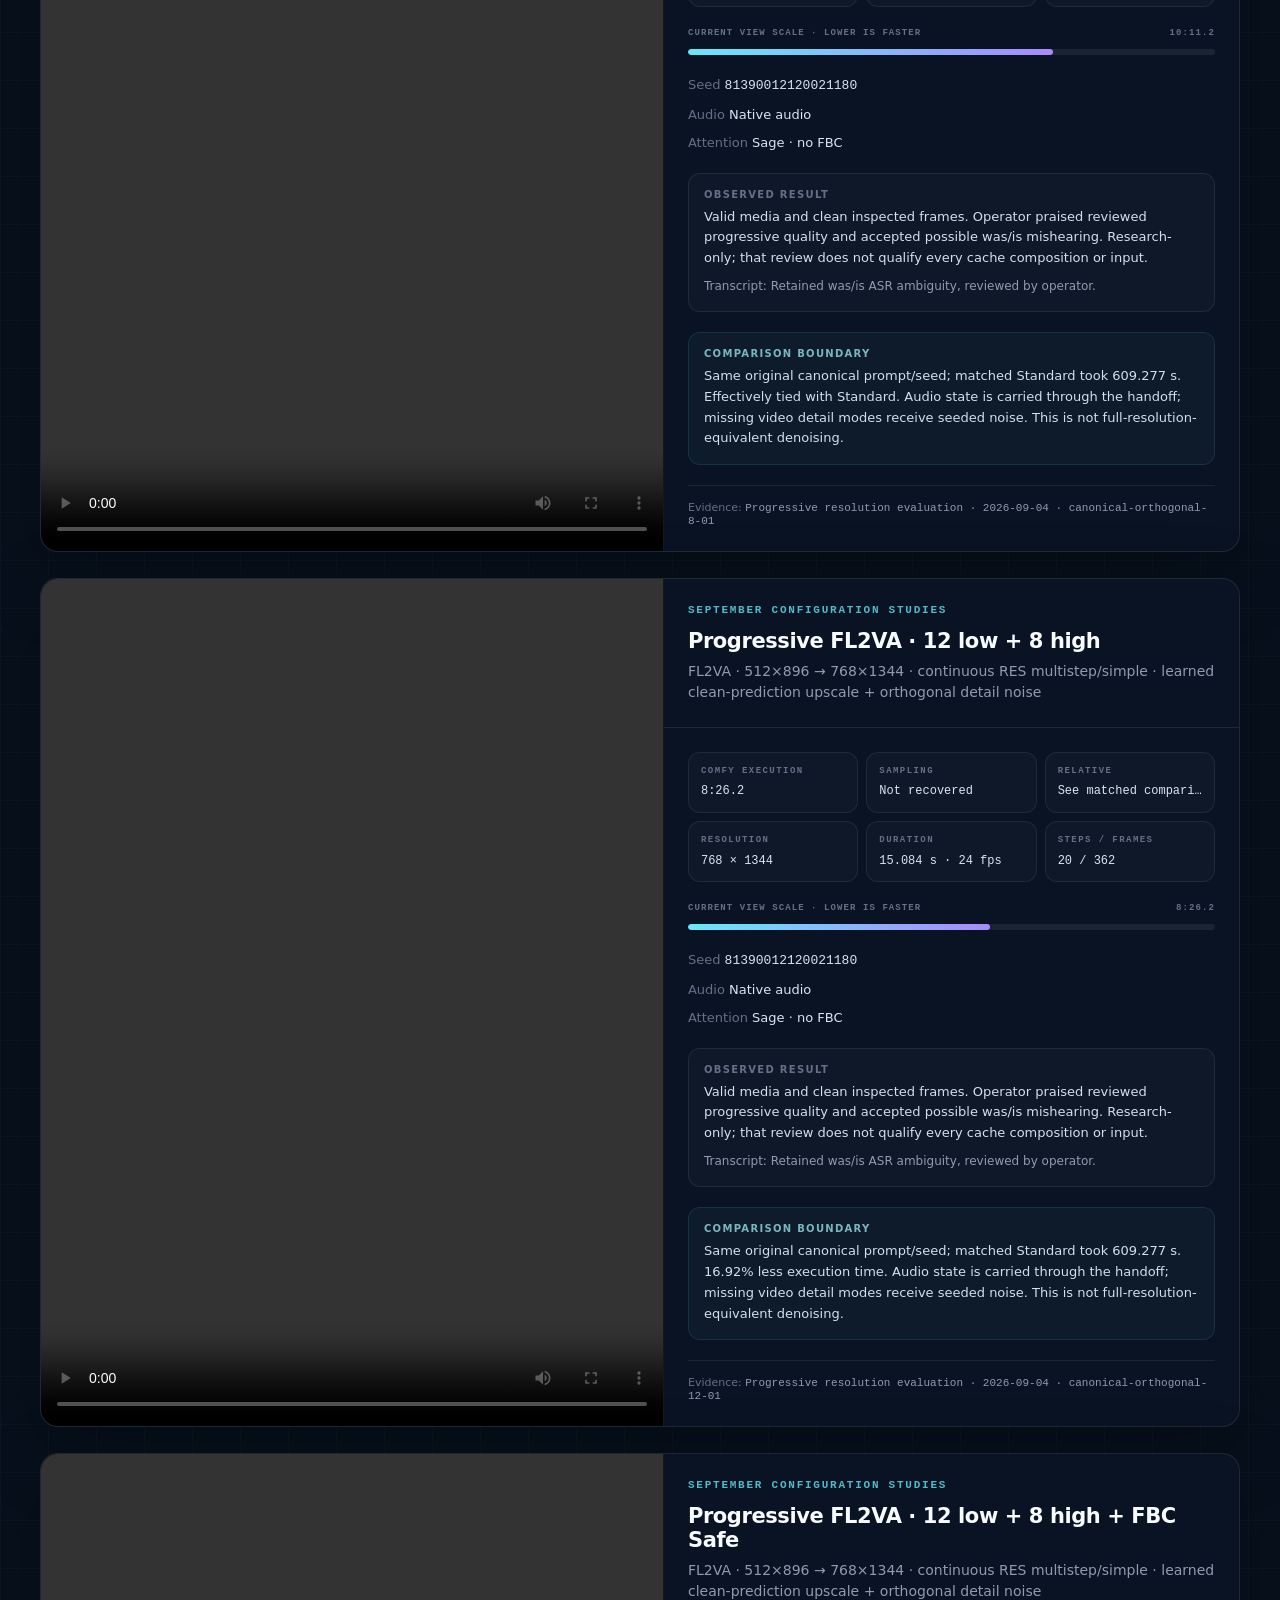
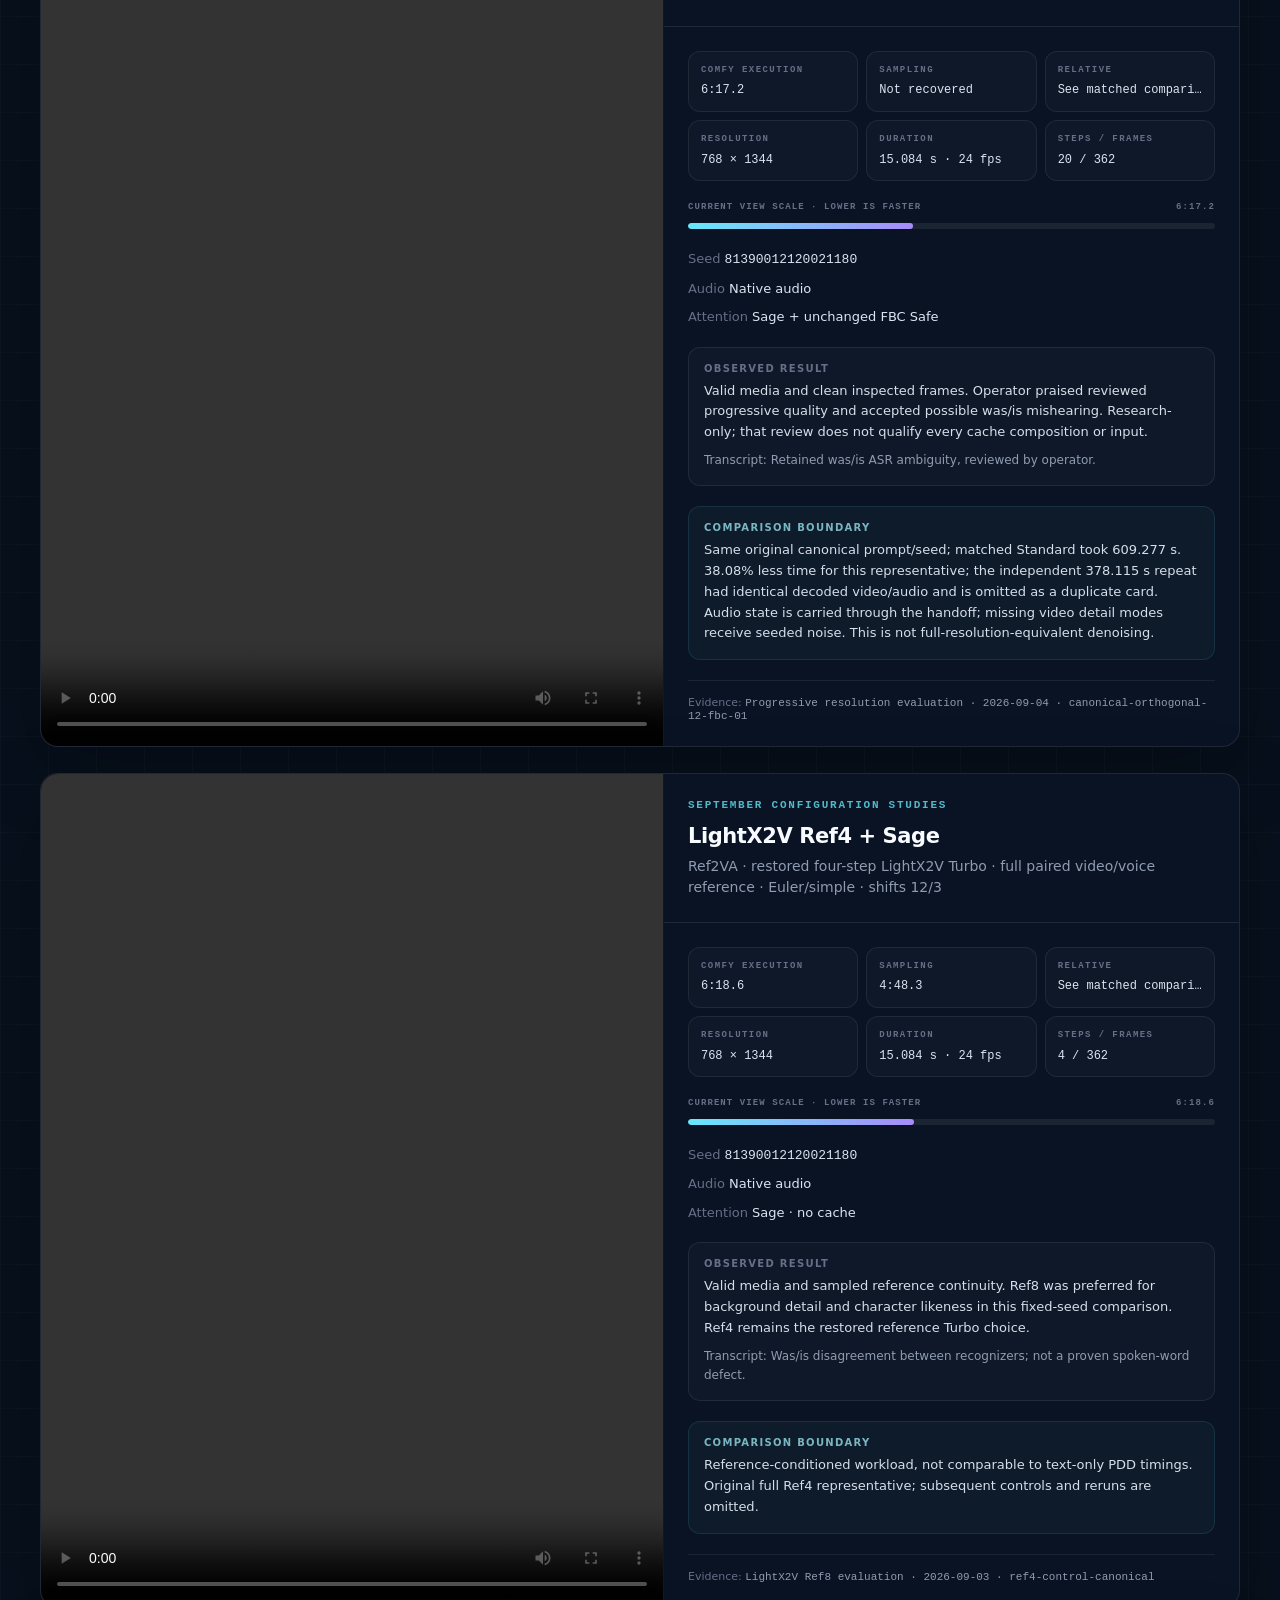
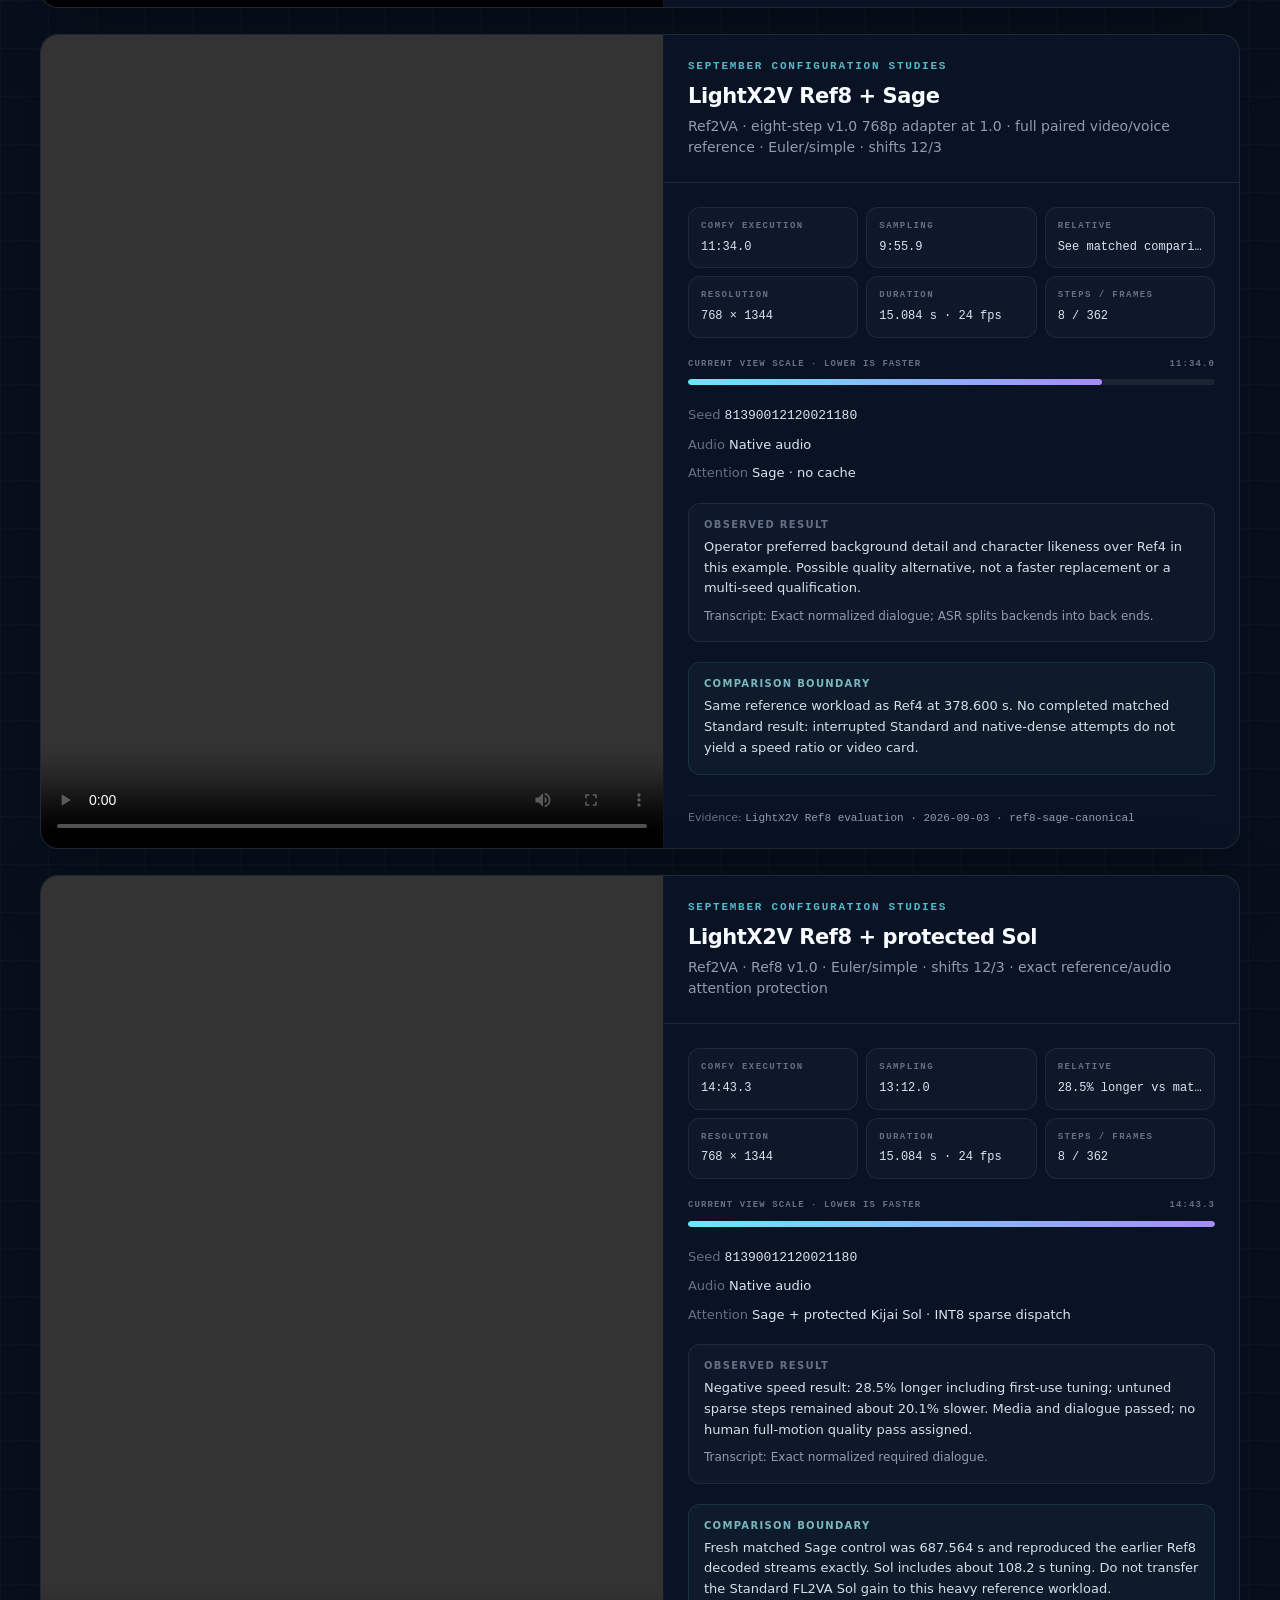
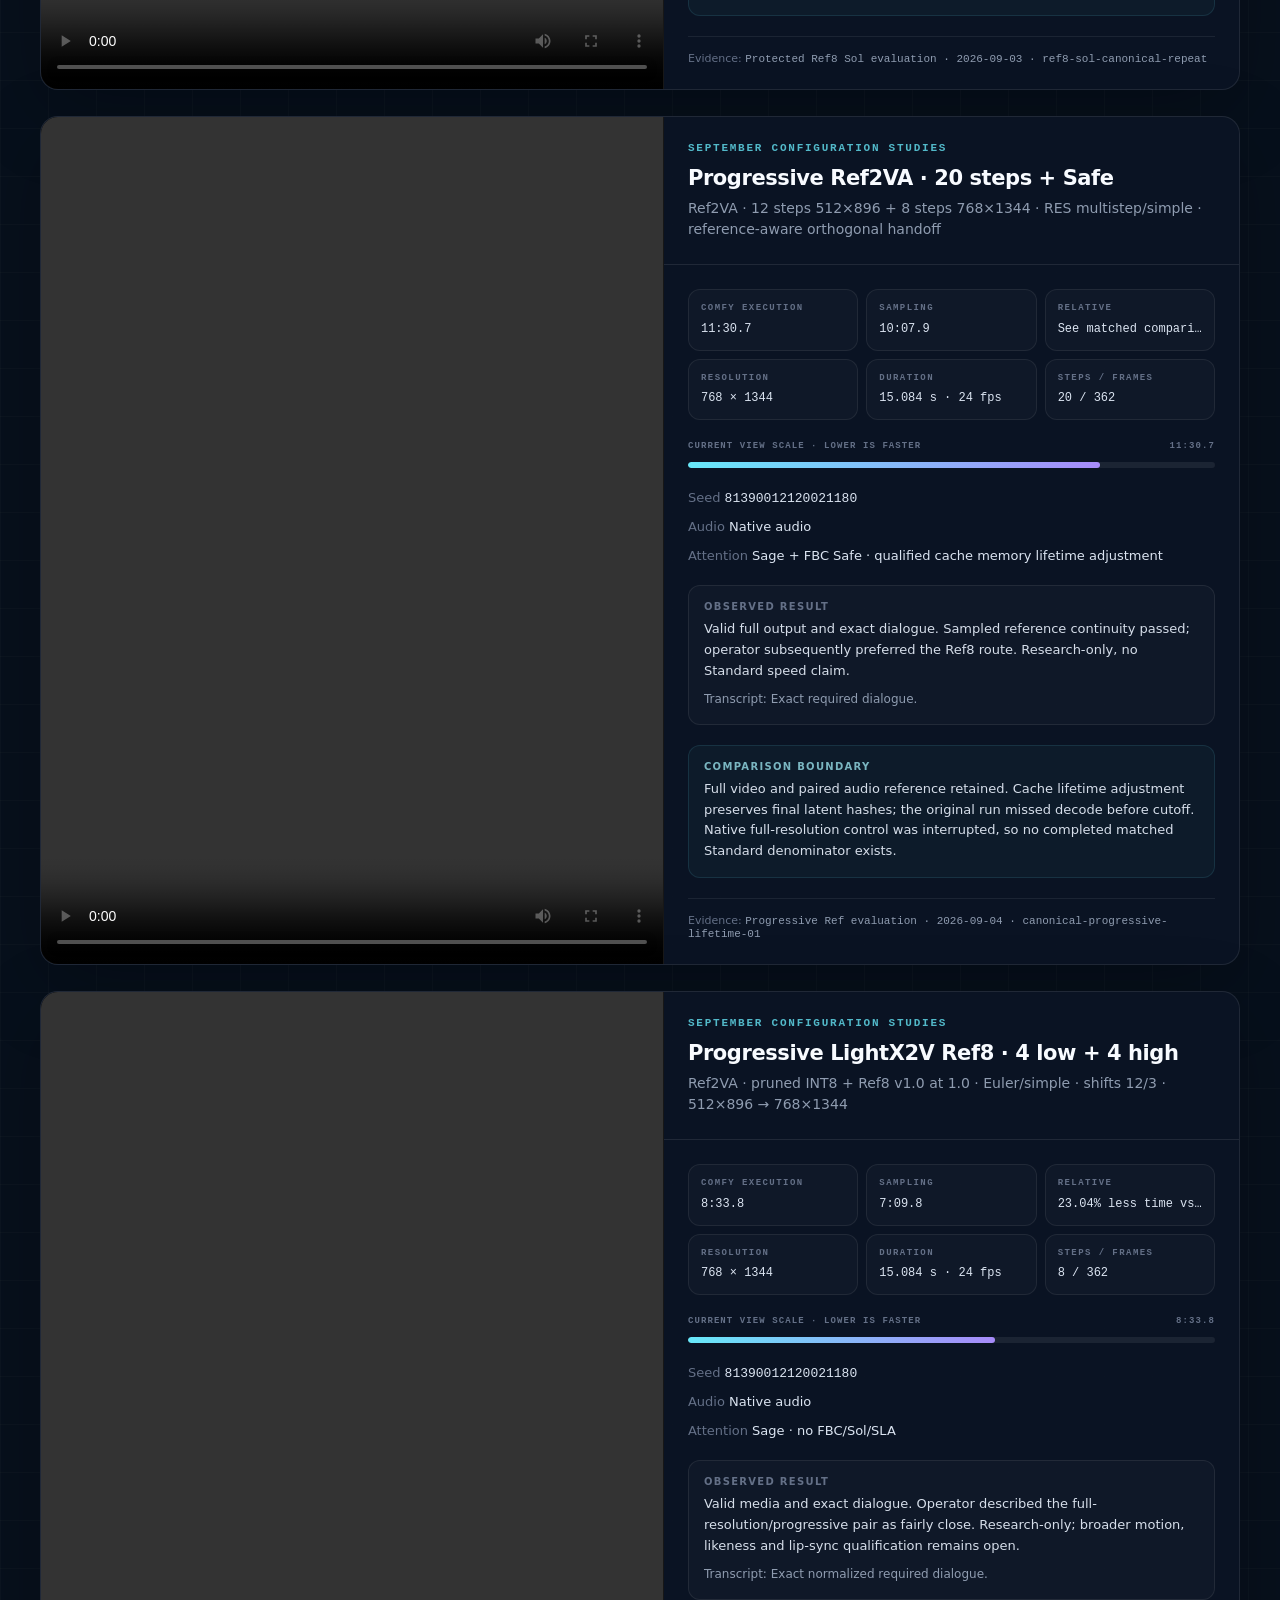
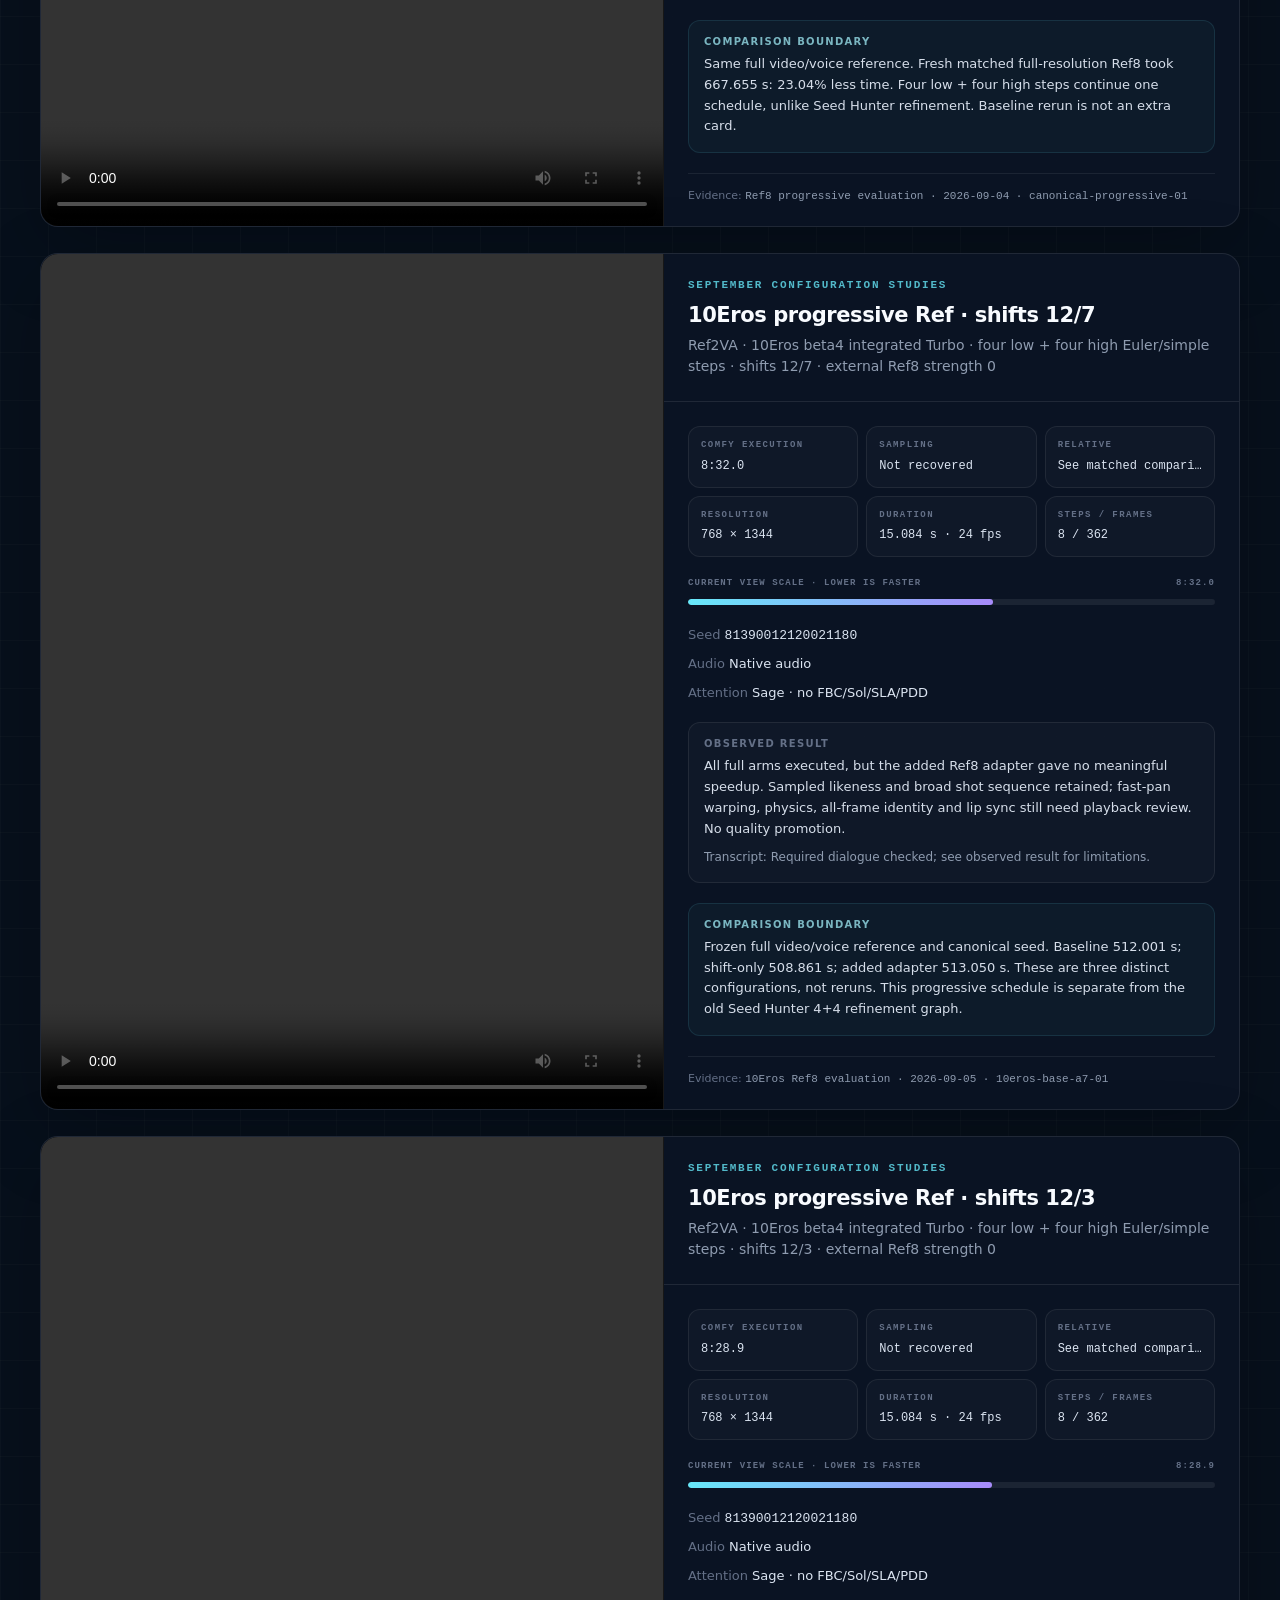
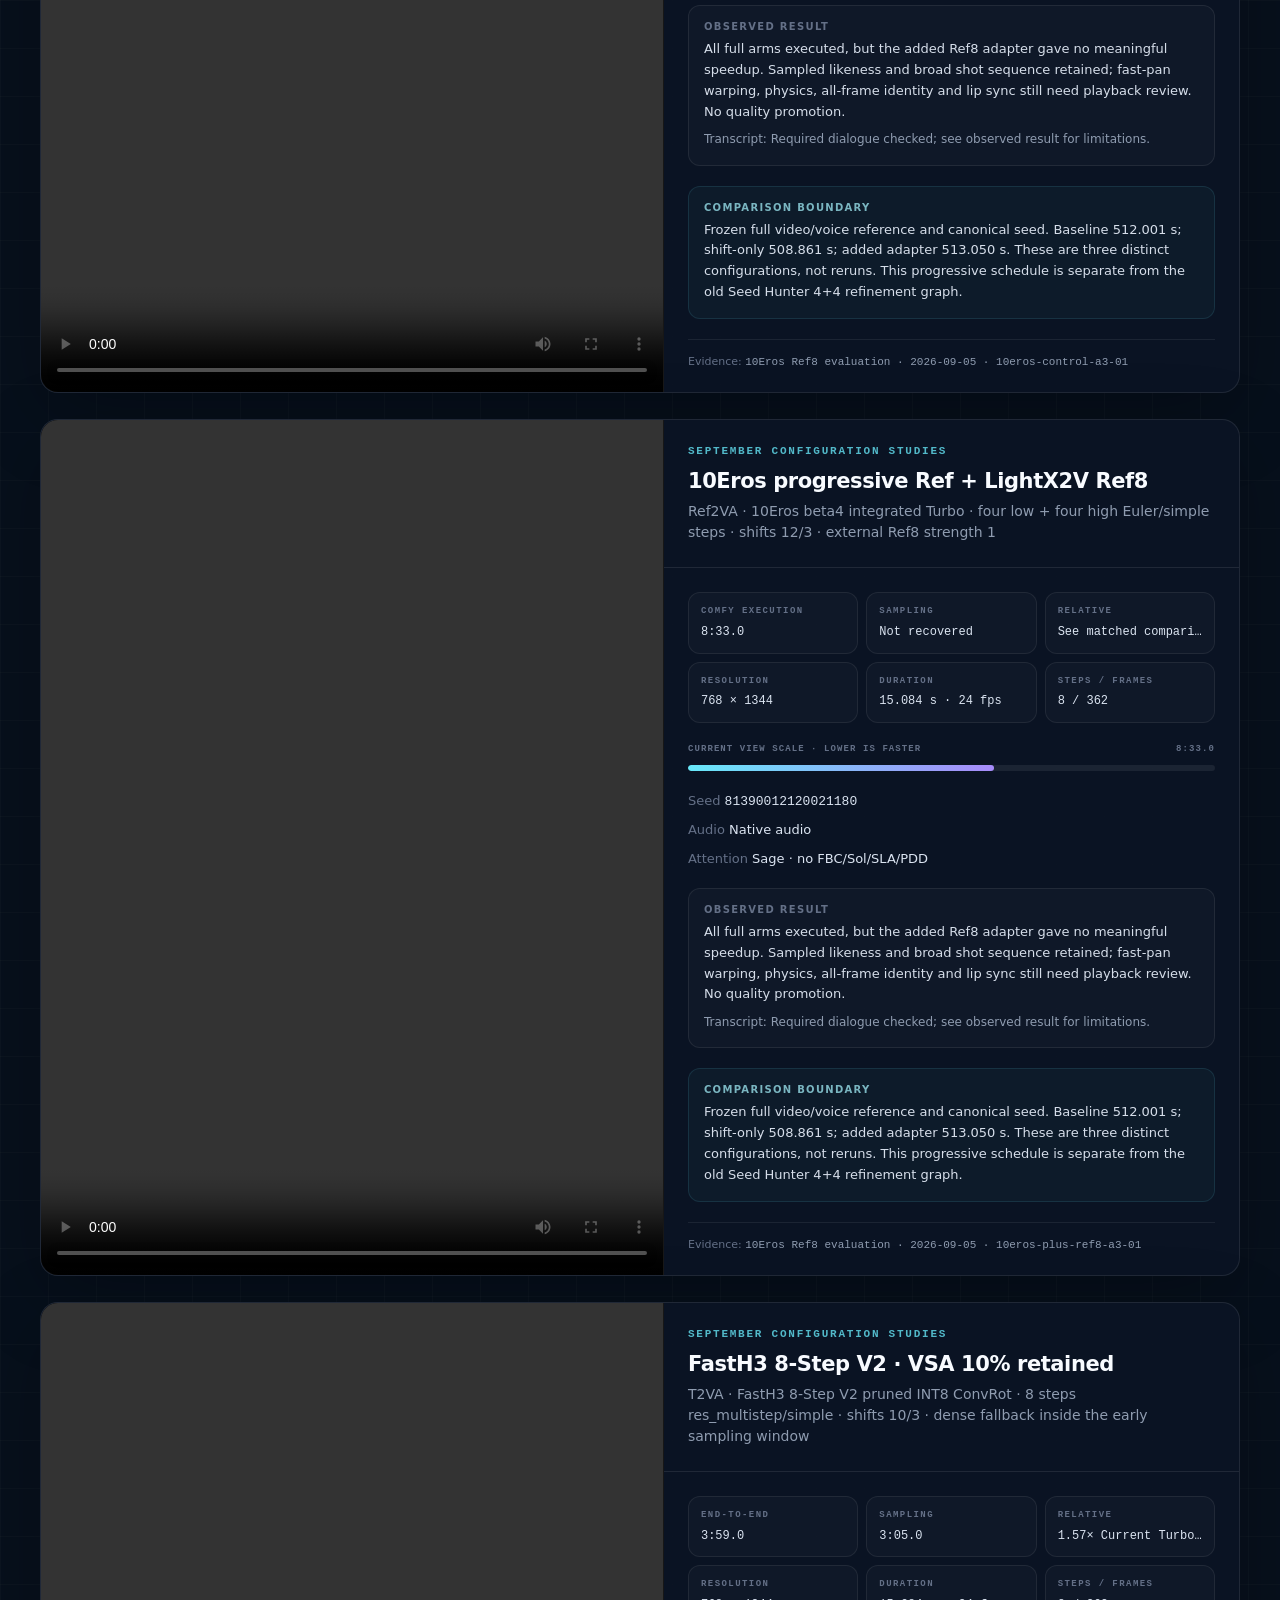
==== commit c43b6224: "Add TaoMate three-step, hybrid Ref2VA and its control Publishes the remaining September 17 sweep res" ====
--- a/index.html
+++ b/index.html
@@ -10,7 +10,7 @@
     <meta name="theme-color" content="#07101c" />
     <title>MiniMax H3 Attention &amp; Workflow Comparison</title>
     <link rel="stylesheet" href="./assets/styles.css" />
-    <script src="./assets/app.js?v=20260917-1" defer></script>
+    <script src="./assets/app.js?v=20260917-2" defer></script>
   </head>
   <body>
     <div class="ambient" aria-hidden="true"></div>
@@ -24,7 +24,7 @@
         <div class="eyebrow-row">
           <span class="pill pill-cyan">MiniMax H3</span>
           <span class="pill">RTX 5090 · Prometheus</span>
-          <span class="pill">26 measured test cards</span>
+          <span class="pill">29 measured test cards</span>
         </div>
 
         <div class="hero-grid">
